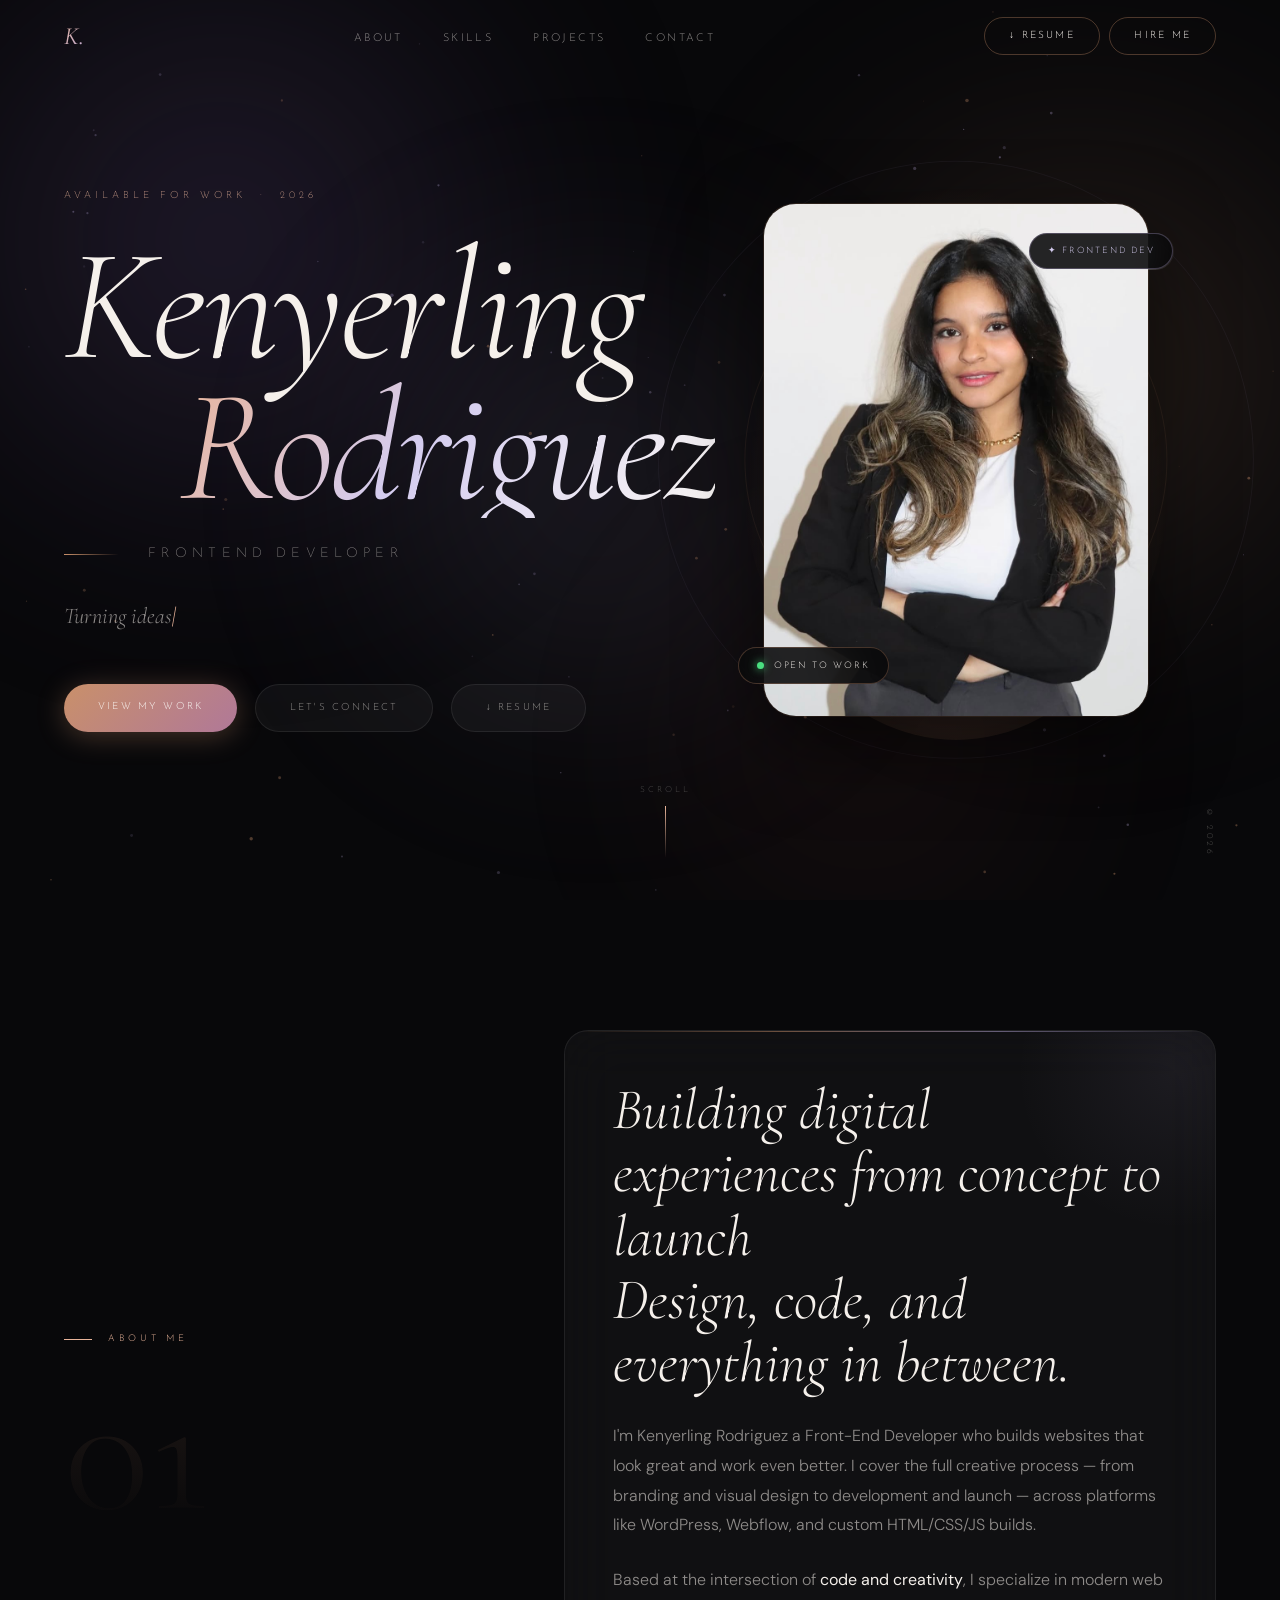
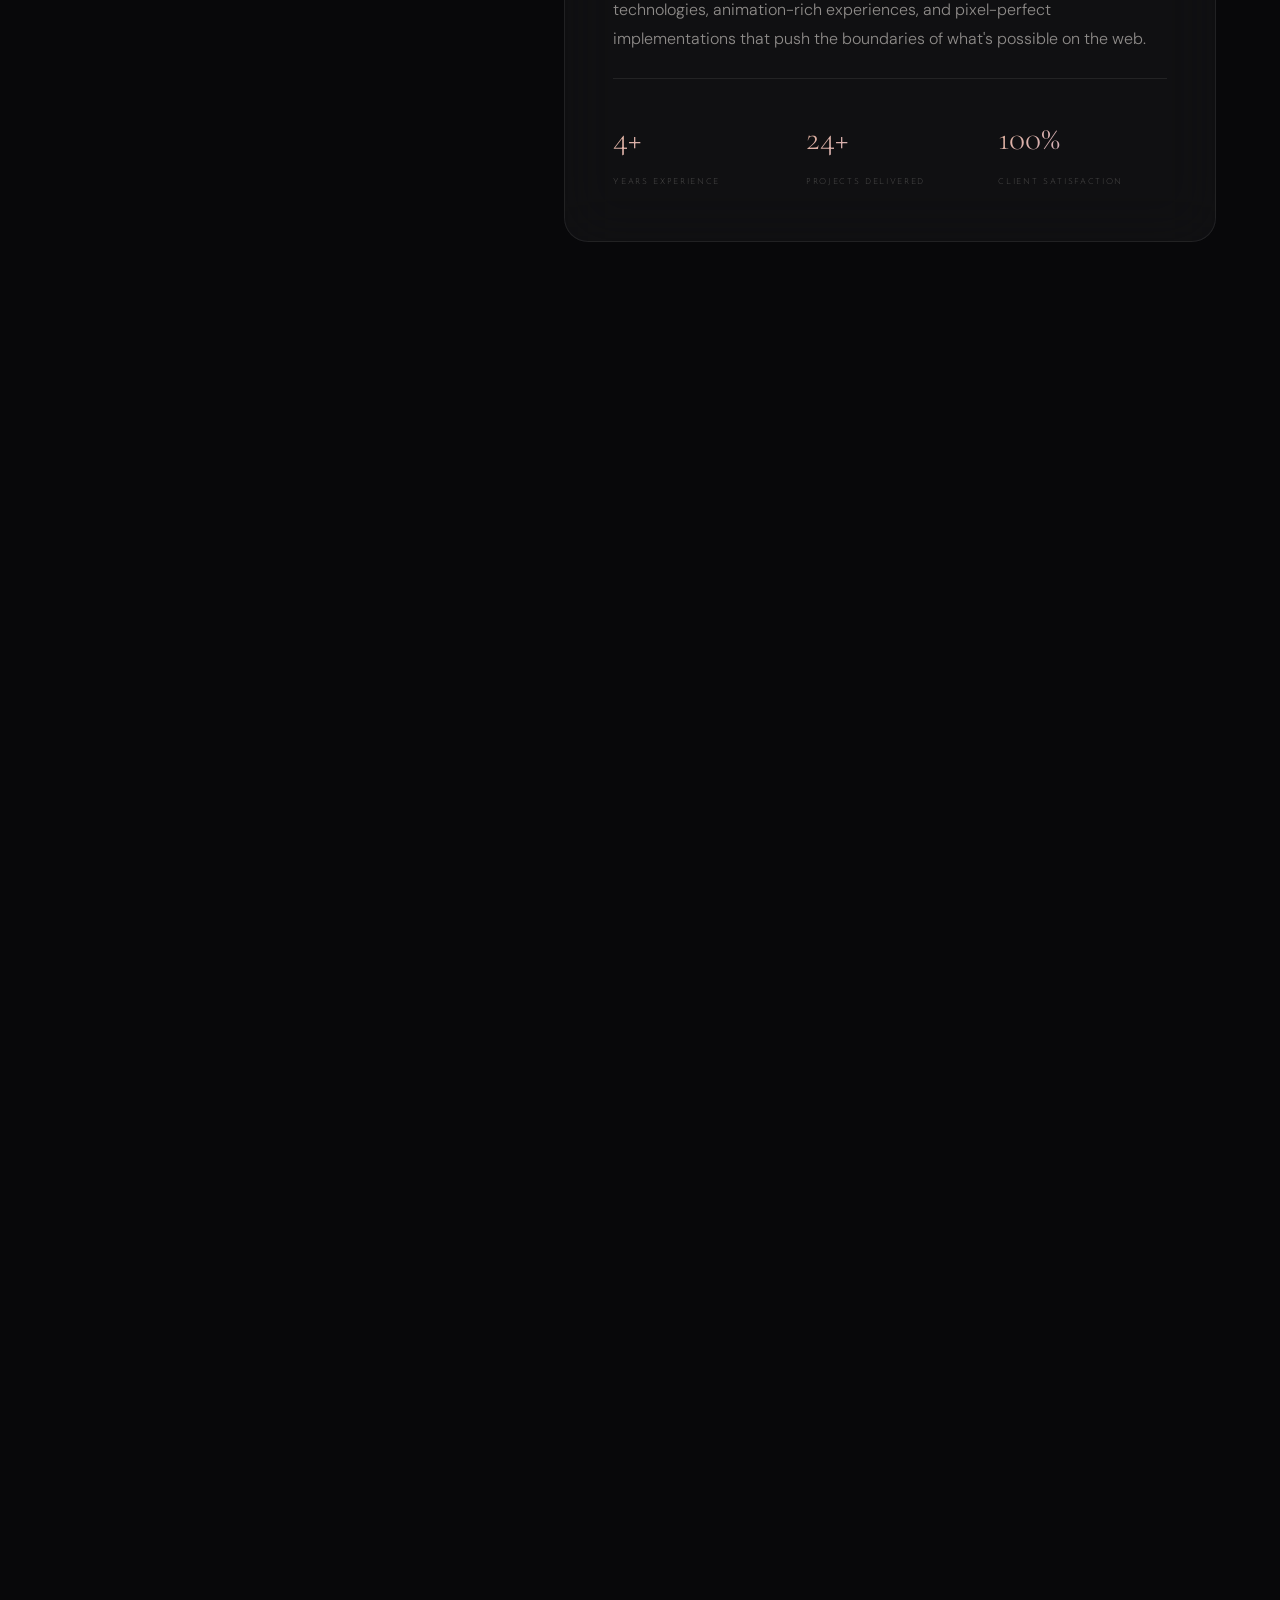
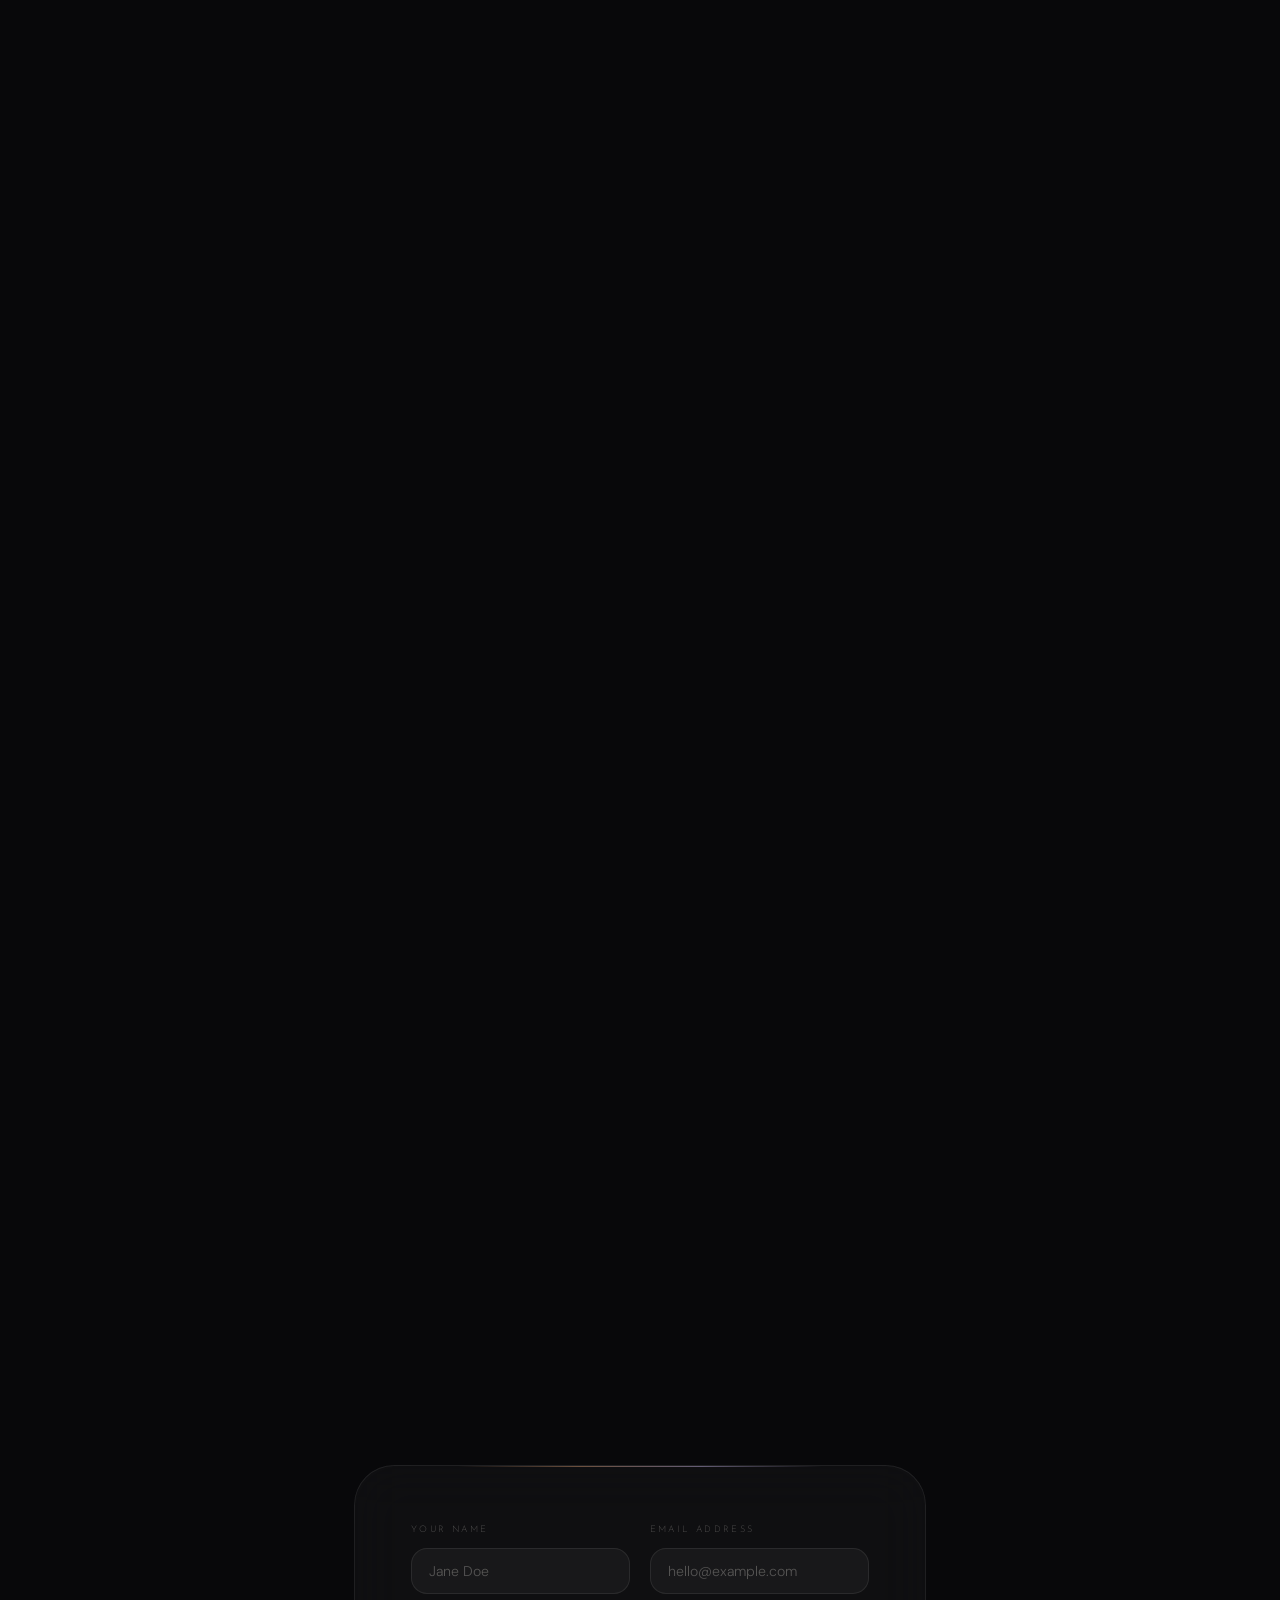
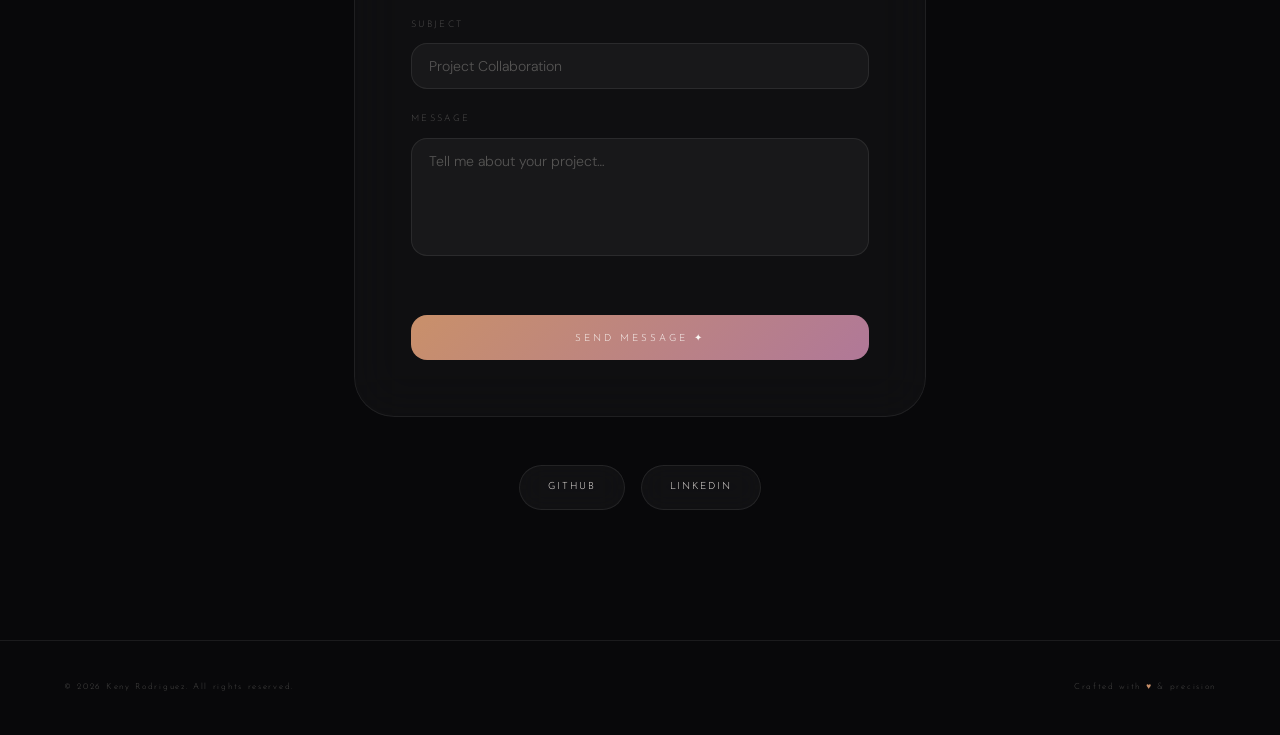
==== index.html @ df0fa55d "Initial commit" ====
<!DOCTYPE html>
<html lang="en">
<head>
  <meta charset="UTF-8" />
  <meta name="viewport" content="width=device-width, initial-scale=1.0" />
  <title>Keny Rodriguez — Frontend Developer</title>
  <link rel="preconnect" href="https://fonts.googleapis.com" />
  <link rel="preconnect" href="https://fonts.gstatic.com" crossorigin />
  <link href="https://fonts.googleapis.com/css2?family=Cormorant:ital,wght@0,300;0,400;0,500;1,300;1,400;1,500;1,600&family=Josefin+Sans:wght@100;200;300;400;600&family=DM+Sans:ital,opsz,wght@0,9..40,300;0,9..40,400;0,9..40,500;1,9..40,300&display=swap" rel="stylesheet" />

  <link rel="stylesheet" href="styles.css" />
</head>
<body>

  <!-- Cursor Trail -->
  <canvas class="cursor-trail" id="cursorTrail"></canvas>

  <!-- Aurora -->
  <div class="aurora">
    <div class="blob blob-1"></div>
    <div class="blob blob-2"></div>
    <div class="blob blob-3"></div>
    <div class="blob blob-4"></div>
  </div>

  <!-- Particles -->
  <canvas id="pcv"></canvas>

  <!-- Mobile Menu -->
  <div class="mob-menu" id="mobMenu">
    <button class="mob-close" id="mobClose">✕</button>
    <a href="#about"    onclick="closeMob()">About</a>
    <a href="#skills"   onclick="closeMob()">Skills</a>
    <a href="#projects" onclick="closeMob()">Projects</a>
    <a href="#contact"  onclick="closeMob()">Contact</a>
  </div>

  <!-- Navigation -->
  <nav id="nav">
    <a href="#hero" class="nav-logo">K.</a>
    <ul class="nav-links">
      <li><a href="#about">About</a></li>
      <li><a href="#skills">Skills</a></li>
      <li><a href="#projects">Projects</a></li>
      <li><a href="#contact">Contact</a></li>
    </ul>
    <div style="display:flex;gap:0.6rem;align-items:center;">
      <a href="resume/resume-kenyerling.pdf" download class="nav-btn">↓ Resume</a>
      <a href="#contact" class="nav-btn">Hire Me</a>
    </div>
    <div class="hamburger" id="ham">
      <span></span><span></span><span></span>
    </div>
  </nav>

  <!-- ══ HERO ══ -->
  <section id="hero">

    <!-- Left: Text -->
    <div class="hero-text">
      <p class="hero-eyebrow">Available for work &nbsp;·&nbsp; 2026</p>

      <h1 class="hero-name">
        <span class="hero-name-line">Kenyerling</span>
        <span class="hero-name-line">Rodriguez</span>
      </h1>

      <div class="hero-role-row">
        <div class="hero-divider"></div>
        <span class="hero-role">Frontend Developer</span>
      </div>

      <p class="hero-tagline">
        <span id="tw"></span><span class="tw-cursor">|</span>
      </p>

      <div class="hero-actions">
        <a href="#projects" class="btn-primary"><span>View My Work</span></a>
        <a href="#contact"  class="btn-ghost">Let's Connect</a>
        <a href="resume/resume-kenyerling.pdf" download class="btn-ghost">↓ Resume</a>
      </div>
    </div>

    <!-- Right: Photo -->
    <div class="hero-photo-wrap">
      <div class="deco-ring ring-1"></div>
      <div class="deco-ring ring-2"></div>
      <div class="hero-img-frame">
        <div class="hero-img-glow"></div>
        <img src="/imgs/ken-photo.jpg" alt="Keny Rodriguez"
             class="hero-img"
             onerror="this.style.display='none'" />
        <!-- Floating badge — bottom left -->
        <div class="hero-img-badge">
          <span class="badge-dot"></span>
          <span class="badge-txt">Open to Work</span>
        </div>
        <!-- Floating chip — top right -->
        <div class="hero-img-chip">✦ Frontend Dev</div>
      </div>
    </div>

    <div class="hero-scroll">
      <span class="hero-scroll-txt">Scroll</span>
      <div class="scroll-bar"></div>
    </div>
    <span class="hero-yr">© 2026</span>
  </section>

  <!-- ══ ABOUT ══ -->
  <section id="about">
    <div class="reveal">
      <div class="sec-label">About me</div>
      <div class="about-num">01</div>
    </div>
    <div class="reveal" style="transition-delay:.18s">
      <div class="glass-card">
        <h2 class="sec-title">Building digital experiences from concept to launch<br><em>Design, code, and everything in between.</em></h2>
        <p class="about-bio"> I'm Kenyerling Rodriguez a
          Front-End Developer who builds websites that look great and work even better. I cover the full creative process — from branding and visual design to development and launch — across platforms like WordPress, Webflow, and custom HTML/CSS/JS builds.</p>
        <p class="about-bio">
          Based at the intersection of <strong>code and creativity</strong>, I specialize in
          modern web technologies, animation-rich experiences, and pixel-perfect implementations
          that push the boundaries of what's possible on the web.
        </p>
        <div class="about-stats">
          <div><span class="stat-n">4+</span><span class="stat-l">Years Experience</span></div>
          <div><span class="stat-n">24+</span><span class="stat-l">Projects Delivered</span></div>
          <div><span class="stat-n">100%</span><span class="stat-l">Client Satisfaction</span></div>
        </div>
      </div>
    </div>
  </section>

  <!-- ══ SKILLS ══ -->
  <section id="skills">
    <div class="reveal">
      <div class="sec-label center">What I work with</div>
      <h2 class="sec-title" style="margin-bottom:.5rem">My Toolkit</h2>
    </div>
    <p class="skills-sub reveal" style="transition-delay:.12s">
      A curated selection of technologies I use to turn ideas into immersive digital realities.
    </p>
    <div class="slider-wrapper reveal" style="transition-delay:.22s">
      <div class="slider-row" id="srow1"></div>
      <div class="slider-row" id="srow2"></div>
      <div class="slider-row" id="srow3"></div>
    </div>
  </section>

  <!-- ══ PROJECTS ══ -->
  <section id="projects">
    <div class="proj-header reveal">
      <div>
        <div class="sec-label">Selected Work</div>
        <h2 class="sec-title">Projects</h2>
      </div>
      <a href="#contact" class="btn-ghost" style="white-space:nowrap">All Projects →</a>
    </div>
    <div class="proj-grid" id="pgrid"></div>
  </section>

  <!-- ══ CONTACT ══ -->
  <section id="contact">
    <div class="reveal">
      <div class="sec-label center">Get in Touch</div>
      <h2 class="sec-title">Let's Create<br><em>Something Beautiful</em></h2>
      <p class="contact-sub">
        Whether you have a project in mind or just want to say hello —<br>
        my inbox is always open. Let's build something amazing together.
      </p>
    </div>
    <div class="cform reveal" style="transition-delay:.18s">
      <form id="cfrm" novalidate>
        <div class="frow">
          <div class="fgrp">
            <label for="fn">Your Name</label>
            <input type="text" id="fn" name="name" placeholder="Jane Doe" autocomplete="off" />
          </div>
          <div class="fgrp">
            <label for="fe">Email Address</label>
            <input type="email" id="fe" name="email" placeholder="hello@example.com" autocomplete="off" />
          </div>
        </div>
        <div class="fgrp">
          <label for="fs">Subject</label>
          <input type="text" id="fs" name="subject" placeholder="Project Collaboration" autocomplete="off" />
        </div>
        <div class="fgrp">
          <label for="fm">Message</label>
          <textarea id="fm" name="message" rows="5" placeholder="Tell me about your project…"></textarea>
        </div>
        <button type="submit" class="fsub"><span id="fsubtxt">Send Message ✦</span></button>
      </form>
    </div>
    <div class="socials reveal" style="transition-delay:.3s">
      <a href="https://github.com/KenPaolaRod?tab=repositories" target="_blank" rel="noopener">GitHub</a>
      <a href="https://www.linkedin.com/in/kenyerling-rodriguez/" target="_blank" rel="noopener">LinkedIn</a>
    </div>
  </section>

  <!-- Footer -->
  <footer>
    <p class="ft">© 2026 Keny Rodriguez. All rights reserved.</p>
    <p class="ft">Crafted with <span class="ft-heart">♥</span> &amp; precision</p>
  </footer>

<script src="script.js"></script>
</body>
</html>
---- styles.css ----
/* ─── DESIGN TOKENS ─── */
:root {
  --bg:              #08080A;
  --bg-2:            #0E0E11;
  --surface:         rgba(255,255,255,0.04);
  --surface-hover:   rgba(255,255,255,0.07);
  --border:          rgba(255,255,255,0.08);
  --border-gold:     rgba(201,144,106,0.35);
  --border-lav:      rgba(184,169,217,0.25);

  --rose:            #C9906A;
  --rose-light:      #E8B49A;
  --rose-dark:       #A0704A;
  --rose-glow:       rgba(201,144,106,0.18);
  --lavender:        #B8A9D9;
  --lavender-light:  #D4CCEF;
  --lavender-glow:   rgba(184,169,217,0.15);
  --coral:           #E8756A;
  --ivory:           #FAF7F4;
  --pearl:           #F0EBE3;

  --text-1:          #F5F0EB;
  --text-2:          rgba(245,240,235,0.55);
  --text-3:          rgba(245,240,235,0.28);

  --f-display:       'Cormorant', serif;
  --f-ui:            'Josefin Sans', sans-serif;
  --f-body:          'DM Sans', sans-serif;

  --ease:            cubic-bezier(0.25, 0.46, 0.45, 0.94);
  --ease-spring:     cubic-bezier(0.34, 1.56, 0.64, 1);
  --ease-out:        cubic-bezier(0.22, 1, 0.36, 1);

  --radius-sm:  8px;
  --radius-md:  16px;
  --radius-lg:  24px;
  --radius-xl:  40px;
}

/* ─── RESET ─── */
*, *::before, *::after { margin: 0; padding: 0; box-sizing: border-box; }

html { scroll-behavior: smooth; scroll-padding-top: 80px; }

body {
  background: var(--bg);
  color: var(--text-1);
  font-family: var(--f-body);
  font-weight: 300;
  line-height: 1.65;
  overflow-x: hidden;
  cursor: none;
}

::selection { background: rgba(201,144,106,0.25); color: var(--ivory); }

/* ─── CUSTOM CURSOR TRAIL ─── */
.cursor-trail {
  position: fixed;
  inset: 0;
  width: 100vw; height: 100vh;
  pointer-events: none;
  z-index: 10000;
}

/* ─── AURORA ─── */
.aurora {
  position: fixed; inset: 0;
  z-index: 0; pointer-events: none; overflow: hidden;
}
.blob {
  position: absolute; border-radius: 50%;
  filter: blur(130px); opacity: 0.3;
  will-change: transform;
}
.blob-1 {
  width: 750px; height: 750px;
  background: radial-gradient(circle, #7B5EA7 0%, transparent 65%);
  top: -15%; left: -12%;
  animation: float1 28s ease-in-out infinite;
}
.blob-2 {
  width: 650px; height: 650px;
  background: radial-gradient(circle, #C9906A 0%, transparent 65%);
  top: 5%; right: -10%;
  animation: float2 34s ease-in-out infinite;
  opacity: 0.25;
}
.blob-3 {
  width: 550px; height: 550px;
  background: radial-gradient(circle, #B8A9D9 0%, transparent 65%);
  bottom: 15%; left: 25%;
  animation: float3 22s ease-in-out infinite;
  opacity: 0.22;
}
.blob-4 {
  width: 450px; height: 450px;
  background: radial-gradient(circle, #E8756A 0%, transparent 65%);
  bottom: -8%; right: 15%;
  animation: float1 40s ease-in-out infinite reverse;
  opacity: 0.15;
}
@keyframes float1 {
  0%,100% { transform: translate(0,0) scale(1); }
  33%      { transform: translate(70px,-90px) scale(1.08); }
  66%      { transform: translate(-50px,60px) scale(0.94); }
}
@keyframes float2 {
  0%,100% { transform: translate(0,0) scale(1); }
  40%      { transform: translate(-80px,50px) scale(1.12); }
  70%      { transform: translate(50px,-70px) scale(0.97); }
}
@keyframes float3 {
  0%,100% { transform: translate(0,0) scale(1); }
  50%      { transform: translate(60px,80px) scale(1.06); }
}

/* ─── PARTICLES ─── */
#pcv {
  position: fixed; inset: 0;
  z-index: 1; pointer-events: none;
}

/* ─── NAVIGATION ─── */
nav {
  position: fixed; top: 0; left: 0; right: 0;
  z-index: 900;
  padding: 0 5%;
  height: 72px;
  display: flex; align-items: center; justify-content: space-between;
  transition: background 0.4s var(--ease), backdrop-filter 0.4s;
}
nav.scrolled {
  background: rgba(8,8,10,0.75);
  backdrop-filter: blur(22px);
  -webkit-backdrop-filter: blur(22px);
  border-bottom: 1px solid var(--border);
}
.nav-logo {
  font-family: var(--f-display);
  font-style: italic; font-weight: 400;
  font-size: 1.55rem; letter-spacing: 0.02em;
  text-decoration: none;
  background: linear-gradient(135deg, var(--rose-light), var(--lavender));
  -webkit-background-clip: text; -webkit-text-fill-color: transparent;
  background-clip: text;
}
.nav-links { display: flex; gap: 2.5rem; list-style: none; }
.nav-links a {
  font-family: var(--f-ui); font-size: 0.68rem;
  font-weight: 300; letter-spacing: 0.22em; text-transform: uppercase;
  color: var(--text-2); text-decoration: none;
  transition: color 0.2s;
  position: relative;
}
.nav-links a::after {
  content: '';
  position: absolute; bottom: -4px; left: 0;
  width: 0; height: 1px;
  background: linear-gradient(90deg, var(--rose-light), var(--lavender));
  transition: width 0.3s var(--ease);
}
.nav-links a:hover { color: var(--text-1); }
.nav-links a:hover::after { width: 100%; }

.nav-btn {
  font-family: var(--f-ui); font-size: 0.63rem;
  font-weight: 300; letter-spacing: 0.22em; text-transform: uppercase;
  color: var(--text-1); text-decoration: none;
  padding: 10px 24px;
  border: 1px solid var(--border-gold);
  border-radius: 40px;
  transition: all 0.25s;
  background: transparent;
}
.nav-btn:hover {
  background: rgba(201,144,106,0.1);
  border-color: var(--rose-light);
  box-shadow: 0 0 24px rgba(201,144,106,0.2);
}
.hamburger {
  display: none; flex-direction: column; gap: 5px;
  cursor: pointer; padding: 4px;
}
.hamburger span {
  display: block; width: 22px; height: 1px;
  background: var(--text-2); transition: 0.3s;
}

/* Mobile overlay menu */
.mob-menu {
  position: fixed; inset: 0;
  background: rgba(8,8,10,0.96);
  backdrop-filter: blur(20px);
  z-index: 800;
  display: flex; flex-direction: column;
  justify-content: center; align-items: center;
  gap: 2.5rem;
  opacity: 0; pointer-events: none;
  transition: opacity 0.35s;
}
.mob-menu.open { opacity: 1; pointer-events: all; }
.mob-menu a {
  font-family: var(--f-display); font-style: italic;
  font-size: 2.8rem; font-weight: 300;
  color: var(--text-2); text-decoration: none;
  transition: color 0.25s;
}
.mob-menu a:hover { color: var(--text-1); }
.mob-close {
  position: absolute; top: 26px; right: 6%;
  background: none; border: none;
  color: var(--text-2); font-size: 1.4rem; cursor: pointer;
}

/* ─── SECTIONS SHARED ─── */
section {
  position: relative; z-index: 2;
  padding: 130px 5%;
}
.sec-label {
  font-family: var(--f-ui); font-size: 0.58rem;
  font-weight: 300; letter-spacing: 0.42em; text-transform: uppercase;
  color: var(--rose-light);
  display: flex; align-items: center; gap: 1rem;
  margin-bottom: 0.9rem;
}
.sec-label::before {
  content: ''; display: inline-block;
  width: 28px; height: 1px; background: var(--rose-light);
  flex-shrink: 0;
}
.sec-label.center { justify-content: center; }
.sec-label.center::before { display: none; }
.sec-title {
  font-family: var(--f-display); font-style: italic;
  font-size: clamp(2.2rem, 4.5vw, 3.8rem);
  font-weight: 300; line-height: 1.1;
}

/* Scroll reveal */
.reveal {
  opacity: 0; transform: translateY(44px);
  transition: opacity 0.85s var(--ease-out), transform 0.85s var(--ease-out);
}
.reveal.in { opacity: 1; transform: translateY(0); }

/* ─── HERO ─── */
#hero {
  min-height: 100vh;
  display: grid;
  grid-template-columns: 1.15fr 0.85fr;
  align-items: center;
  gap: 3rem;
  padding-top: 120px; padding-bottom: 100px;
  overflow: hidden;
}
.hero-text { display: flex; flex-direction: column; }

/* Photo side */
.hero-photo-wrap {
  display: flex; justify-content: center; align-items: center;
  position: relative;
  opacity: 0;
  animation: fu 1.1s 0.9s var(--ease-out) forwards;
}
.hero-img-frame {
  position: relative;
  width: clamp(240px, 30vw, 390px);
  aspect-ratio: 3/4;
}
.hero-img-ph {
  position: absolute; inset: 0;
  border-radius: 32px;
  background: linear-gradient(145deg,
    rgba(201,144,106,0.13) 0%,
    rgba(184,169,217,0.13) 55%,
    rgba(201,144,106,0.07) 100%);
  border: 1px solid rgba(201,144,106,0.18);
  display: flex; align-items: center; justify-content: center;
  overflow: hidden;
}
.hero-img-ph span {
  font-family: var(--f-display); font-style: italic; font-weight: 300;
  font-size: 6rem; color: rgba(201,144,106,0.22); letter-spacing: -0.02em;
  user-select: none;
}
.hero-img {
  width: 100%; height: 100%;
  object-fit: cover; object-position: center top;
  border-radius: 32px; display: block;
  position: relative; z-index: 1;
  box-shadow: 0 30px 80px rgba(0,0,0,0.55), 0 0 0 1px rgba(201,144,106,0.2);
}
.hero-img-glow {
  position: absolute; inset: -24px;
  background: radial-gradient(ellipse at 50% 60%,
    rgba(184,169,217,0.22) 0%,
    rgba(201,144,106,0.14) 45%,
    transparent 70%);
  pointer-events: none; z-index: 0; border-radius: 50%;
}
/* Floating badge — bottom left */
.hero-img-badge {
  position: absolute; bottom: 2rem; left: -1.6rem;
  display: flex; align-items: center; gap: 0.6rem;
  background: rgba(8,8,10,0.88);
  backdrop-filter: blur(20px); -webkit-backdrop-filter: blur(20px);
  border: 1px solid rgba(201,144,106,0.3);
  border-radius: 40px; padding: 10px 18px;
  z-index: 3;
  animation: float-badge 3.5s ease-in-out infinite;
}
.badge-dot {
  width: 7px; height: 7px; border-radius: 50%;
  background: #4ade80; flex-shrink: 0;
  box-shadow: 0 0 8px rgba(74,222,128,0.9);
  animation: pulse-dot 2.2s ease-in-out infinite;
}
.badge-txt {
  font-family: var(--f-ui); font-size: 0.57rem;
  font-weight: 300; letter-spacing: 0.2em; text-transform: uppercase;
  color: var(--text-1); white-space: nowrap;
}
/* Floating chip — top right */
.hero-img-chip {
  position: absolute; top: 1.8rem; right: -1.6rem;
  background: rgba(8,8,10,0.88);
  backdrop-filter: blur(20px); -webkit-backdrop-filter: blur(20px);
  border: 1px solid rgba(184,169,217,0.3);
  border-radius: 40px; padding: 10px 18px;
  z-index: 3;
  font-family: var(--f-ui); font-size: 0.55rem;
  font-weight: 300; letter-spacing: 0.2em; text-transform: uppercase;
  color: var(--lavender-light); white-space: nowrap;
  animation: float-badge 4.2s ease-in-out infinite 1.1s;
}
@keyframes float-badge {
  0%,100% { transform: translateY(0); }
  50%      { transform: translateY(-8px); }
}
@keyframes pulse-dot {
  0%,100% { box-shadow: 0 0 8px rgba(74,222,128,0.8); }
  50%      { box-shadow: 0 0 18px rgba(74,222,128,1); }
}
.hero-eyebrow {
  font-family: var(--f-ui); font-size: 0.62rem;
  font-weight: 200; letter-spacing: 0.4em; text-transform: uppercase;
  color: var(--rose-light);
  margin-bottom: 2rem;
  opacity: 0; transform: translateY(18px);
  animation: fu 0.7s 0.4s var(--ease-out) forwards;
}
.hero-name {
  font-family: var(--f-display); font-style: italic;
  font-size: clamp(4rem, 12.5vw, 11rem);
  font-weight: 300; line-height: 0.88;
  letter-spacing: -0.02em;
  margin-bottom: 1.6rem;
  overflow: hidden;
}
.hero-name-line {
  display: block;
  opacity: 0; transform: translateY(105%);
  animation: su 0.95s var(--ease-out) forwards;
}
.hero-name-line:nth-child(1) { animation-delay: 0.55s; }
.hero-name-line:nth-child(2) {
  animation-delay: 0.7s;
  margin-left: clamp(2rem, 9vw, 9rem);
  background: linear-gradient(125deg, var(--rose-light) 0%, var(--lavender-light) 45%, var(--ivory) 100%);
  -webkit-background-clip: text; -webkit-text-fill-color: transparent;
  background-clip: text;
}
.hero-role-row {
  display: flex; align-items: center; gap: 1.8rem;
  margin-bottom: 2rem;
  opacity: 0; animation: fu 0.7s 1.1s var(--ease-out) forwards;
}
.hero-divider {
  width: 55px; height: 1px;
  background: linear-gradient(90deg, var(--rose), transparent);
}
.hero-role {
  font-family: var(--f-ui); font-size: clamp(0.68rem, 1.4vw, 0.85rem);
  font-weight: 200; letter-spacing: 0.38em; text-transform: uppercase;
  color: var(--text-2);
}
.hero-tagline {
  font-family: var(--f-display); font-style: italic;
  font-size: clamp(1rem, 2.2vw, 1.4rem);
  font-weight: 300; color: var(--text-2);
  max-width: 520px; min-height: 2.4rem;
  margin-bottom: 3rem;
  opacity: 0; animation: fu 0.7s 1.3s var(--ease-out) forwards;
}
.tw-cursor {
  color: var(--rose-light);
  animation: blink 1.1s step-end infinite;
}
@keyframes blink { 0%,50%{opacity:1} 51%,100%{opacity:0} }

.hero-actions {
  display: flex; flex-wrap: wrap; gap: 1.1rem;
  opacity: 0; animation: fu 0.7s 1.55s var(--ease-out) forwards;
}
.btn-primary, .btn-ghost {
  font-family: var(--f-ui); font-size: 0.62rem;
  font-weight: 300; letter-spacing: 0.22em; text-transform: uppercase;
  text-decoration: none; padding: 15px 34px;
  border-radius: 40px; cursor: pointer;
  transition: all 0.3s var(--ease);
  position: relative; overflow: hidden;
}
.btn-primary {
  background: linear-gradient(135deg, var(--rose) 0%, #B07898 100%);
  color: var(--ivory); border: none;
  box-shadow: 0 4px 28px rgba(201,144,106,0.32);
}
.btn-primary::before {
  content: '';
  position: absolute; inset: 0;
  background: linear-gradient(135deg, var(--rose-light), var(--lavender));
  opacity: 0; transition: opacity 0.3s;
}
.btn-primary:hover::before { opacity: 1; }
.btn-primary:hover {
  transform: translateY(-3px);
  box-shadow: 0 10px 44px rgba(201,144,106,0.48);
}
.btn-primary span { position: relative; z-index: 1; }
.btn-ghost {
  background: var(--surface);
  backdrop-filter: blur(14px);
  border: 1px solid var(--border);
  color: var(--text-2);
}
.btn-ghost:hover {
  border-color: var(--border-lav);
  color: var(--text-1);
  background: rgba(184,169,217,0.07);
  box-shadow: 0 4px 28px rgba(184,169,217,0.12);
}

/* Hero scroll indicator */
.hero-scroll {
  position: absolute; bottom: 42px; left: 50%;
  transform: translateX(-50%);
  display: flex; flex-direction: column; align-items: center; gap: 8px;
  opacity: 0; animation: fu 0.7s 2.1s var(--ease-out) forwards;
}
.hero-scroll-txt {
  font-family: var(--f-ui); font-size: 0.52rem;
  letter-spacing: 0.35em; text-transform: uppercase; color: var(--text-3);
}
.scroll-bar {
  width: 1px; height: 52px;
  background: linear-gradient(to bottom, var(--rose-light), transparent);
  animation: scrl 2.2s ease-in-out infinite;
}
@keyframes scrl {
  0%,100% { transform: scaleY(1); opacity: 1; }
  50%      { transform: scaleY(0.4); opacity: 0.4; }
}
.hero-yr {
  position: absolute; bottom: 44px; right: 5%;
  font-family: var(--f-ui); font-size: 0.56rem;
  letter-spacing: 0.28em; color: var(--text-3);
  writing-mode: vertical-rl;
  opacity: 0; animation: fu 0.7s 2.1s var(--ease-out) forwards;
}

/* Decorative rings — inside .hero-photo-wrap */
.hero-photo-wrap { isolation: isolate; }
.deco-ring {
  position: absolute; border-radius: 50%;
  pointer-events: none; z-index: 0;
}
.ring-1 {
  width: 110%; height: 0;
  padding-bottom: 110%;
  top: 50%; left: 50%;
  transform: translate(-50%, -50%);
  border: 1px solid rgba(201,144,106,0.1);
  animation: spin2 30s linear infinite;
}
.ring-2 {
  width: 155%; height: 0;
  padding-bottom: 155%;
  top: 50%; left: 50%;
  transform: translate(-50%, -50%);
  border: 1px solid rgba(184,169,217,0.06);
  animation: spin2 46s linear infinite reverse;
}
@keyframes spin2 {
  from { transform: translate(-50%, -50%) rotate(0deg); }
  to   { transform: translate(-50%, -50%) rotate(360deg); }
}

/* Keyframe helpers */
@keyframes fu { to { opacity:1; transform:translateY(0); } }
@keyframes su { to { opacity:1; transform:translateY(0); } }

/* ─── ABOUT ─── */
#about {
  display: grid;
  grid-template-columns: 1fr 1.55fr;
  gap: 5rem; align-items: center;
}
.about-num {
  font-family: var(--f-display); font-weight: 300;
  font-size: clamp(7rem, 14vw, 13rem);
  line-height: 1;
  background: linear-gradient(180deg, rgba(201,144,106,0.13) 0%, transparent 100%);
  -webkit-background-clip: text; -webkit-text-fill-color: transparent;
  background-clip: text; user-select: none;
}
.glass-card {
  background: rgba(255,255,255,0.035);
  backdrop-filter: blur(28px); -webkit-backdrop-filter: blur(28px);
  border: 1px solid rgba(255,255,255,0.075);
  border-radius: var(--radius-lg);
  padding: 3rem;
  position: relative; overflow: hidden;
  transition: border-color 0.4s, box-shadow 0.4s;
}
.glass-card::before {
  content: '';
  position: absolute; top: 0; left: 0; right: 0;
  height: 1px;
  background: linear-gradient(90deg, transparent, rgba(201,144,106,0.5), rgba(184,169,217,0.5), transparent);
}
.glass-card::after {
  content: '';
  position: absolute; top: -120px; right: -120px;
  width: 320px; height: 320px;
  background: radial-gradient(circle, rgba(184,169,217,0.07) 0%, transparent 70%);
  pointer-events: none;
}
.glass-card:hover {
  border-color: rgba(201,144,106,0.18);
  box-shadow: 0 24px 64px rgba(0,0,0,0.35), 0 0 40px rgba(201,144,106,0.05);
}
.about-bio {
  font-size: 1rem; line-height: 1.85; color: var(--text-2);
  margin-top: 1.6rem; margin-bottom: 1rem;
}
.about-bio strong { color: var(--text-1); font-weight: 400; }
.about-stats {
  display: grid; grid-template-columns: repeat(3,1fr);
  gap: 1.5rem; padding-top: 2rem;
  border-top: 1px solid var(--border); margin-top: 1.5rem;
}
.stat-n {
  font-family: var(--f-display); font-size: 2.1rem; font-weight: 300;
  background: linear-gradient(135deg, var(--rose-light), var(--lavender));
  -webkit-background-clip: text; -webkit-text-fill-color: transparent;
  background-clip: text; display: block;
}
.stat-l {
  font-family: var(--f-ui); font-size: 0.52rem;
  letter-spacing: 0.2em; text-transform: uppercase; color: var(--text-3);
}

/* ─── SKILLS SLIDER ─── */
#skills { text-align: center; overflow: hidden; }
.skills-sub {
  max-width: 480px; margin: 0 auto 4rem;
  font-size: 0.92rem; color: var(--text-2); line-height: 1.85;
}
.slider-wrapper { display: flex; flex-direction: column; gap: 1rem; }
.slider-row {
  overflow: hidden;
  position: relative;
  -webkit-mask-image: linear-gradient(90deg, transparent 0%, #000 9%, #000 91%, transparent 100%);
  mask-image: linear-gradient(90deg, transparent 0%, #000 9%, #000 91%, transparent 100%);
}
.slider-track {
  display: flex; gap: 0.75rem;
  width: max-content;
  will-change: transform;
}
.track-fwd { animation: slide-left  36s linear infinite; }
.track-rev { animation: slide-right 28s linear infinite; }
@keyframes slide-left  { from { transform: translateX(0); }    to { transform: translateX(-50%); } }
@keyframes slide-right { from { transform: translateX(-50%); } to { transform: translateX(0); } }

.stag {
  display: inline-flex; align-items: center; gap: 0.55rem;
  font-family: var(--f-ui); font-size: 0.62rem;
  font-weight: 300; letter-spacing: 0.16em; text-transform: uppercase;
  padding: 11px 22px; border-radius: 40px;
  white-space: nowrap; flex-shrink: 0; cursor: default;
  border: 1px solid var(--border);
  background: var(--surface); color: var(--text-2);
  transition: border-color 0.25s, color 0.25s, background 0.25s, box-shadow 0.25s;
  user-select: none;
}
.stag:hover {
  color: var(--text-1);
  border-color: rgba(201,144,106,0.45);
  background: rgba(201,144,106,0.06);
  box-shadow: 0 0 22px rgba(201,144,106,0.12);
}
.stag.feat {
  border-color: rgba(201,144,106,0.28);
  background: rgba(201,144,106,0.05);
  color: var(--text-1);
}
.stag .ico { font-size: 0.7rem; opacity: 0.65; }
.ssep {
  color: var(--rose); opacity: 0.35;
  font-size: 0.45rem; flex-shrink: 0;
  display: flex; align-items: center; padding: 0 2px;
  pointer-events: none;
}

/* ─── PROJECTS ─── */
#projects { max-width: 1400px; margin: 0 auto; }
.proj-header {
  display: flex; justify-content: space-between;
  align-items: flex-end; margin-bottom: 4rem; gap: 1.5rem;
}
.proj-grid {
  display: grid;
  grid-template-columns: repeat(3, 1fr);
  gap: 1.25rem;
}
.pcard {
  background: rgba(255,255,255,0.03);
  backdrop-filter: blur(20px); -webkit-backdrop-filter: blur(20px);
  border: 1px solid rgba(255,255,255,0.07);
  border-radius: var(--radius-lg);
  padding: 2.5rem;
  cursor: pointer;
  transition: border-color 0.4s, box-shadow 0.4s;
  transform-style: preserve-3d;
  position: relative; overflow: hidden;
  will-change: transform;
}
.pcard::before {
  content: '';
  position: absolute; top: 0; left: 0; right: 0; height: 1px;
  background: linear-gradient(90deg, transparent, rgba(201,144,106,0.35), transparent);
  opacity: 0; transition: opacity 0.4s;
}
.pcard:hover::before { opacity: 1; }
.pcard:hover {
  border-color: rgba(201,144,106,0.22);
  box-shadow: 0 24px 60px rgba(0,0,0,0.4), 0 0 40px rgba(201,144,106,0.06);
}
.pcard.wide { grid-column: span 2; background: rgba(201,144,106,0.035); }
.ptag {
  font-family: var(--f-ui); font-size: 0.52rem;
  font-weight: 300; letter-spacing: 0.3em; text-transform: uppercase;
  color: var(--rose-light); display: block; margin-bottom: 1.4rem;
}
.ptitle {
  font-family: var(--f-display); font-style: italic;
  font-size: 1.65rem; font-weight: 300; line-height: 1.2;
  margin-bottom: 0.9rem; color: var(--text-1);
}
.pdesc {
  font-size: 0.84rem; line-height: 1.8; color: var(--text-2);
  margin-bottom: 1.8rem;
}
.ptech {
  display: flex; flex-wrap: wrap; gap: 0.45rem; margin-bottom: 1.8rem;
}
.ptech span {
  font-family: var(--f-ui); font-size: 0.52rem; letter-spacing: 0.14em;
  text-transform: uppercase; padding: 5px 12px;
  border: 1px solid var(--border);
  border-radius: 20px; color: var(--text-3);
  background: rgba(255,255,255,0.03);
}
.plink {
  font-family: var(--f-ui); font-size: 0.58rem;
  letter-spacing: 0.22em; text-transform: uppercase;
  color: var(--text-2); text-decoration: none;
  display: inline-flex; align-items: center; gap: 0.7rem;
  transition: color 0.25s;
}
.plink::after { content: '→'; transition: transform 0.25s; }
.plink:hover { color: var(--rose-light); }
.plink:hover::after { transform: translateX(5px); }

/* ─── CONTACT ─── */
#contact {
  text-align: center;
  max-width: 700px;
  margin: 0 auto;
}
.contact-sub {
  font-size: 0.9rem; color: var(--text-2);
  margin: 1.5rem 0 3.5rem; line-height: 1.85;
}
.cform {
  background: rgba(255,255,255,0.03);
  backdrop-filter: blur(26px); -webkit-backdrop-filter: blur(26px);
  border: 1px solid rgba(255,255,255,0.07);
  border-radius: var(--radius-xl);
  padding: 3.5rem;
  position: relative; overflow: hidden;
}
.cform::before {
  content: '';
  position: absolute; top: 0; left: 18%; right: 18%; height: 1px;
  background: linear-gradient(90deg, transparent, rgba(201,144,106,0.5), rgba(184,169,217,0.5), transparent);
}
.frow { display: grid; grid-template-columns: 1fr 1fr; gap: 1.2rem; }
.fgrp { margin-bottom: 1.4rem; text-align: left; }
.fgrp label {
  font-family: var(--f-ui); font-size: 0.57rem;
  font-weight: 300; letter-spacing: 0.26em; text-transform: uppercase;
  color: var(--text-3); display: block; margin-bottom: 0.7rem;
}
.fgrp input, .fgrp textarea {
  width: 100%;
  background: rgba(255,255,255,0.04);
  border: 1px solid var(--border);
  border-radius: var(--radius-md);
  padding: 13px 17px;
  color: var(--text-1);
  font-family: var(--f-body); font-size: 0.88rem; font-weight: 300;
  outline: none;
  transition: border-color 0.25s, background 0.25s, box-shadow 0.25s;
  resize: none;
}
.fgrp input::placeholder, .fgrp textarea::placeholder { color: var(--text-3); }
.fgrp input:focus, .fgrp textarea:focus {
  border-color: rgba(201,144,106,0.4);
  background: rgba(201,144,106,0.03);
  box-shadow: 0 0 0 3px rgba(201,144,106,0.07);
}
.fsub {
  width: 100%; padding: 17px; margin-top: 1.8rem;
  background: linear-gradient(135deg, var(--rose) 0%, #B07898 100%);
  border: none; border-radius: var(--radius-md);
  color: var(--ivory); font-family: var(--f-ui);
  font-size: 0.62rem; font-weight: 300; letter-spacing: 0.3em;
  text-transform: uppercase; cursor: pointer;
  transition: all 0.3s var(--ease);
  position: relative; overflow: hidden;
}
.fsub::before {
  content: '';
  position: absolute; inset: 0;
  background: linear-gradient(135deg, var(--rose-light), var(--lavender));
  opacity: 0; transition: opacity 0.3s;
}
.fsub:hover::before { opacity: 1; }
.fsub:hover { transform: translateY(-2px); box-shadow: 0 10px 42px rgba(201,144,106,0.42); }
.fsub span { position: relative; z-index: 1; }
.socials {
  display: flex; justify-content: center; gap: 1rem; margin-top: 3rem;
}
.socials a {
  font-family: var(--f-ui); font-size: 0.62rem;
  font-weight: 300; letter-spacing: 0.2em; text-transform: uppercase;
  color: var(--text-1); text-decoration: none;
  padding: 13px 28px;
  border: 1px solid var(--border);
  border-radius: 40px;
  background: var(--surface);
  backdrop-filter: blur(14px);
  -webkit-backdrop-filter: blur(14px);
  transition: all 0.25s;
}
.socials a:hover {
  color: var(--rose-light);
  border-color: rgba(201,144,106,0.4);
  background: rgba(201,144,106,0.06);
  box-shadow: 0 0 24px rgba(201,144,106,0.14);
  transform: translateY(-2px);
}

/* ─── FOOTER ─── */
footer {
  position: relative; z-index: 2;
  border-top: 1px solid var(--border);
  padding: 2.5rem 5%;
  display: flex; align-items: center; justify-content: space-between;
}
.ft {
  font-family: var(--f-ui); font-size: 0.53rem;
  letter-spacing: 0.2em; color: var(--text-3);
}
.ft-heart { color: var(--rose); }

/* ─── RESPONSIVE ─── */
@media (max-width: 1024px) {
  .proj-grid { grid-template-columns: 1fr 1fr; }
  .pcard.wide { grid-column: span 2; }
}
@media (max-width: 768px) {
  body { cursor: auto; }
  .cursor-trail { display: none; }
  .nav-links, .nav-btn { display: none; }
  .hamburger { display: flex; }
  #hero {
    grid-template-columns: 1fr;
    padding-top: 110px; padding-bottom: 90px;
    gap: 3rem;
  }
  .hero-photo-wrap { order: -1; }
  .hero-img-frame { width: clamp(190px, 60vw, 280px); }
  .hero-img-badge { left: -0.4rem; }
  .hero-img-chip  { right: -0.4rem; }
  .ring-1, .ring-2 { display: none; }
  #about { grid-template-columns: 1fr; gap: 2.5rem; }
  .about-num { font-size: 7rem; }
  .about-stats { grid-template-columns: repeat(3, 1fr); }
  .proj-grid { grid-template-columns: 1fr; }
  .pcard.wide { grid-column: span 1; }
  .proj-header { flex-direction: column; align-items: flex-start; }
  .cform { padding: 2.5rem 1.8rem; }
  .frow { grid-template-columns: 1fr; }
  section { padding: 90px 6%; }
  .sec-title { font-size: clamp(2rem, 6vw, 3rem); }
}
@media (max-width: 480px) {
  .hero-actions { flex-direction: column; }
  .btn-primary, .btn-ghost { text-align: center; width: 100%; }
  .about-stats { grid-template-columns: 1fr; gap: 1rem; }
  footer { flex-direction: column; gap: 0.8rem; text-align: center; }
}
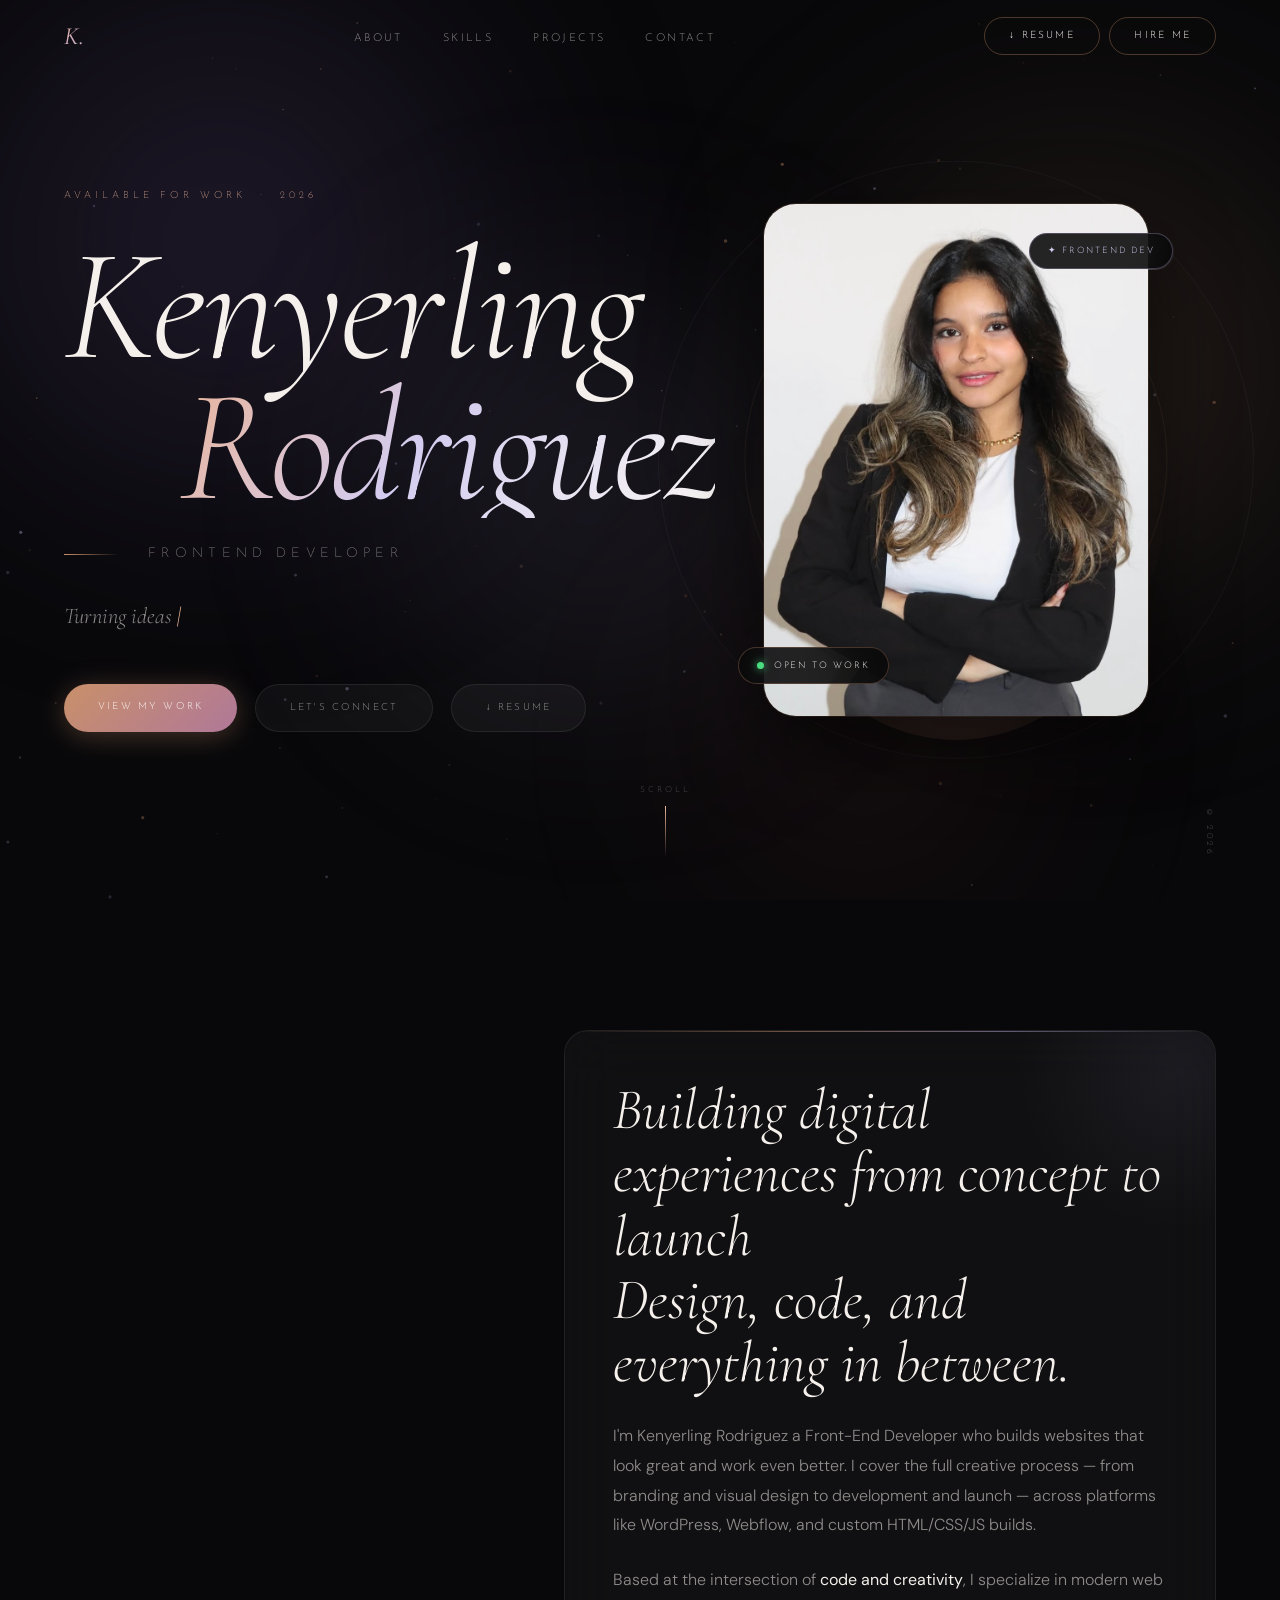
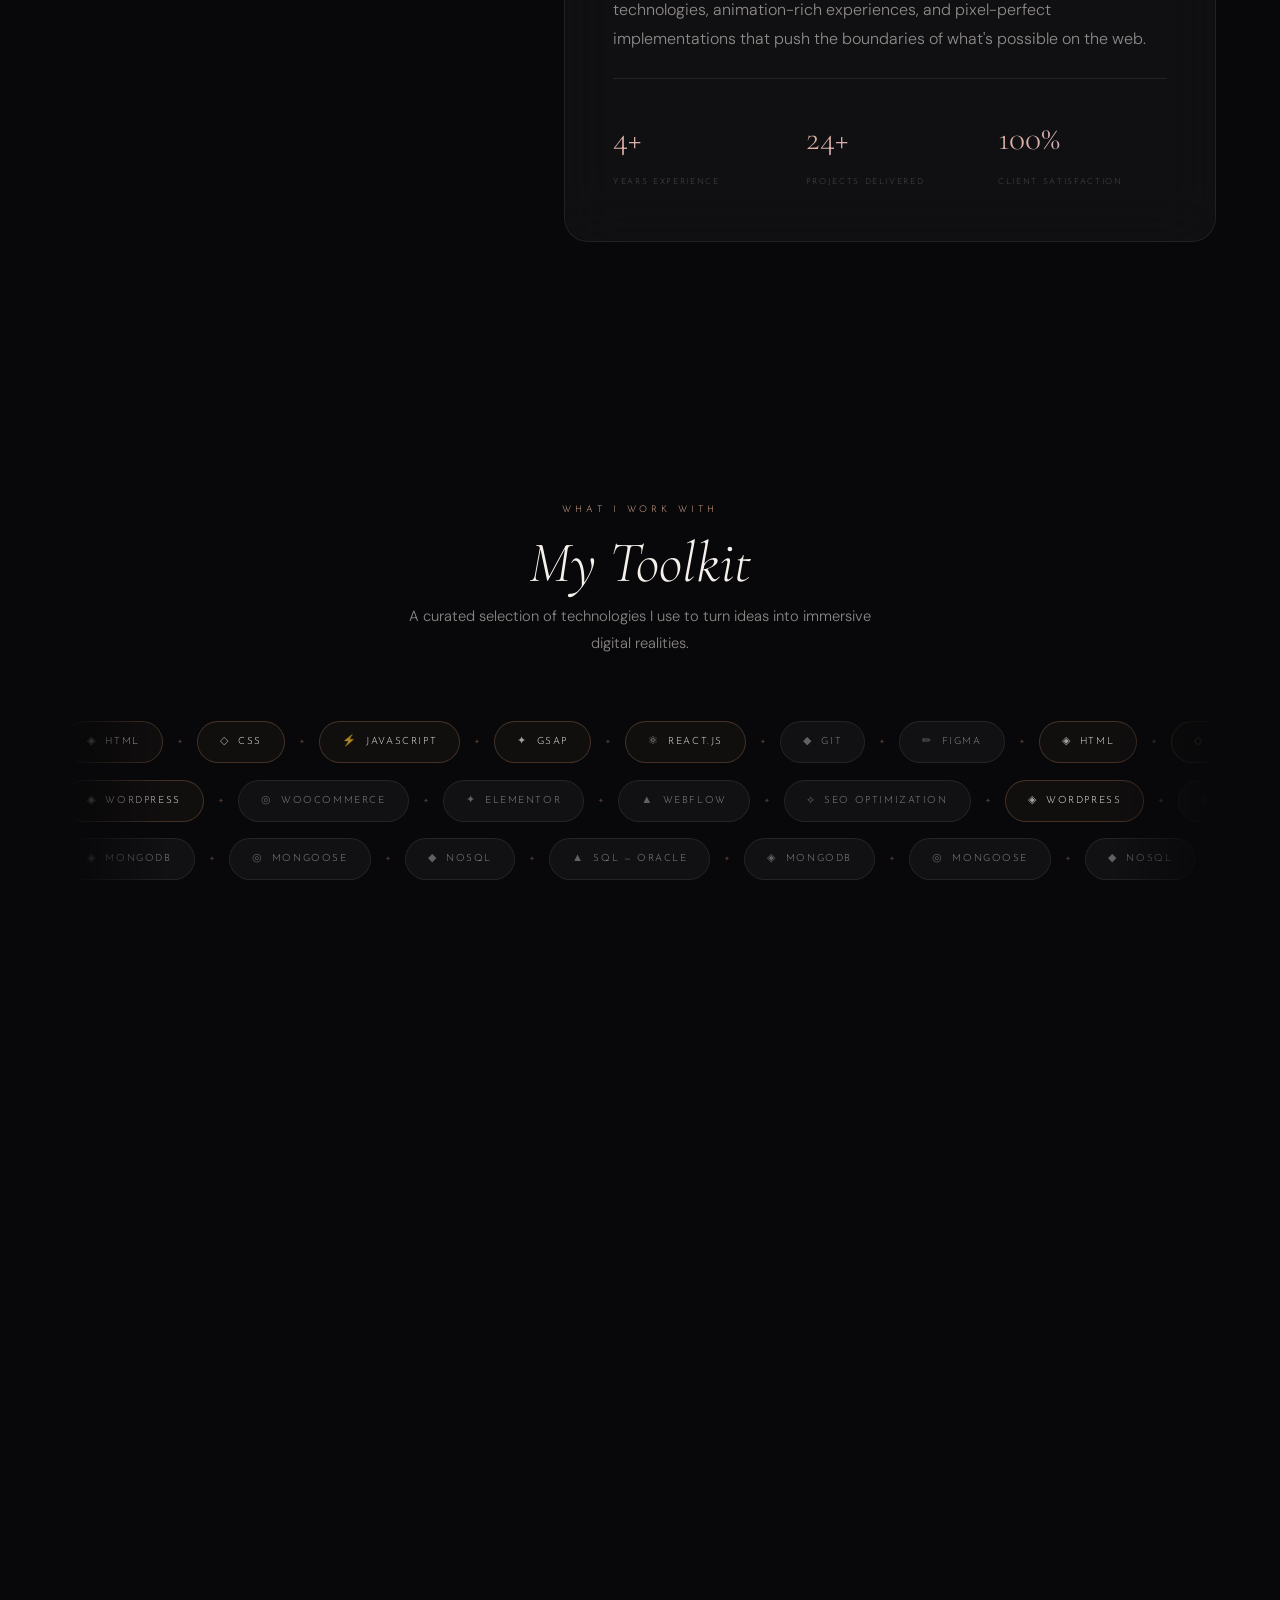
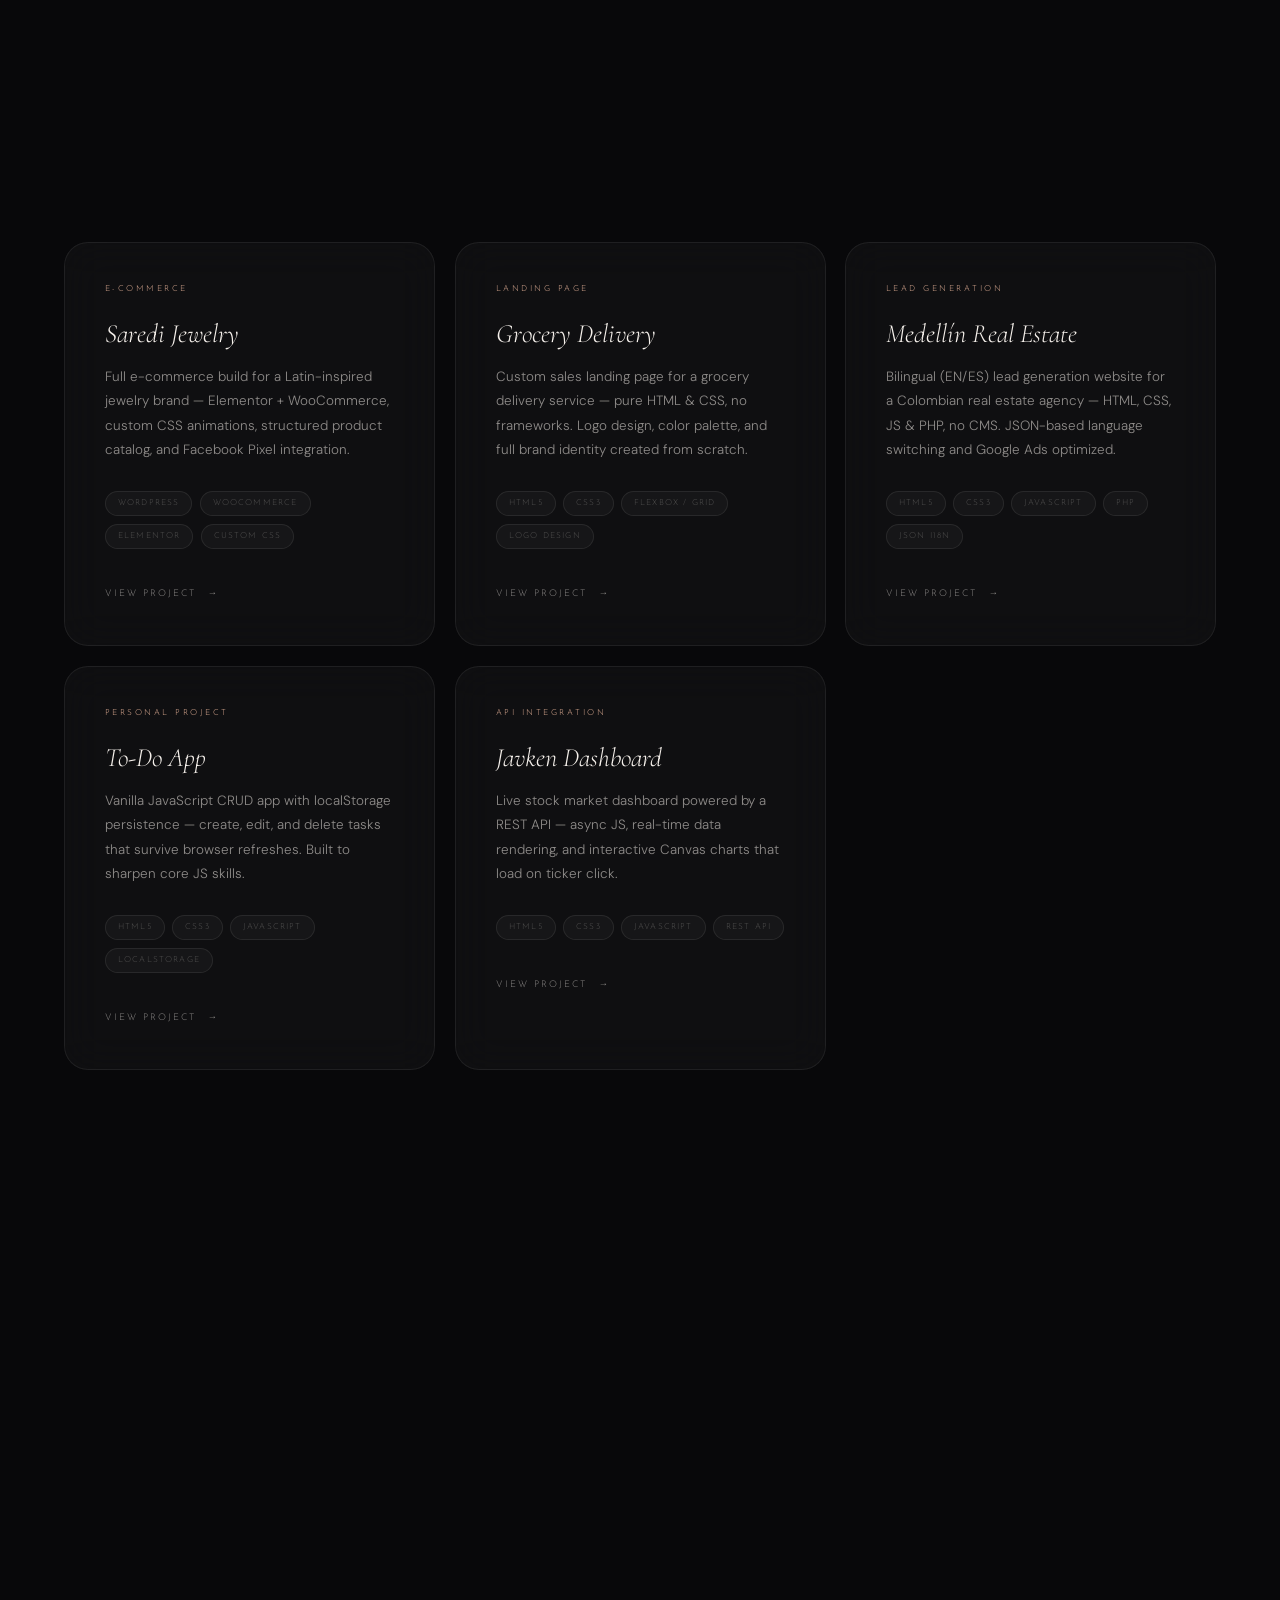
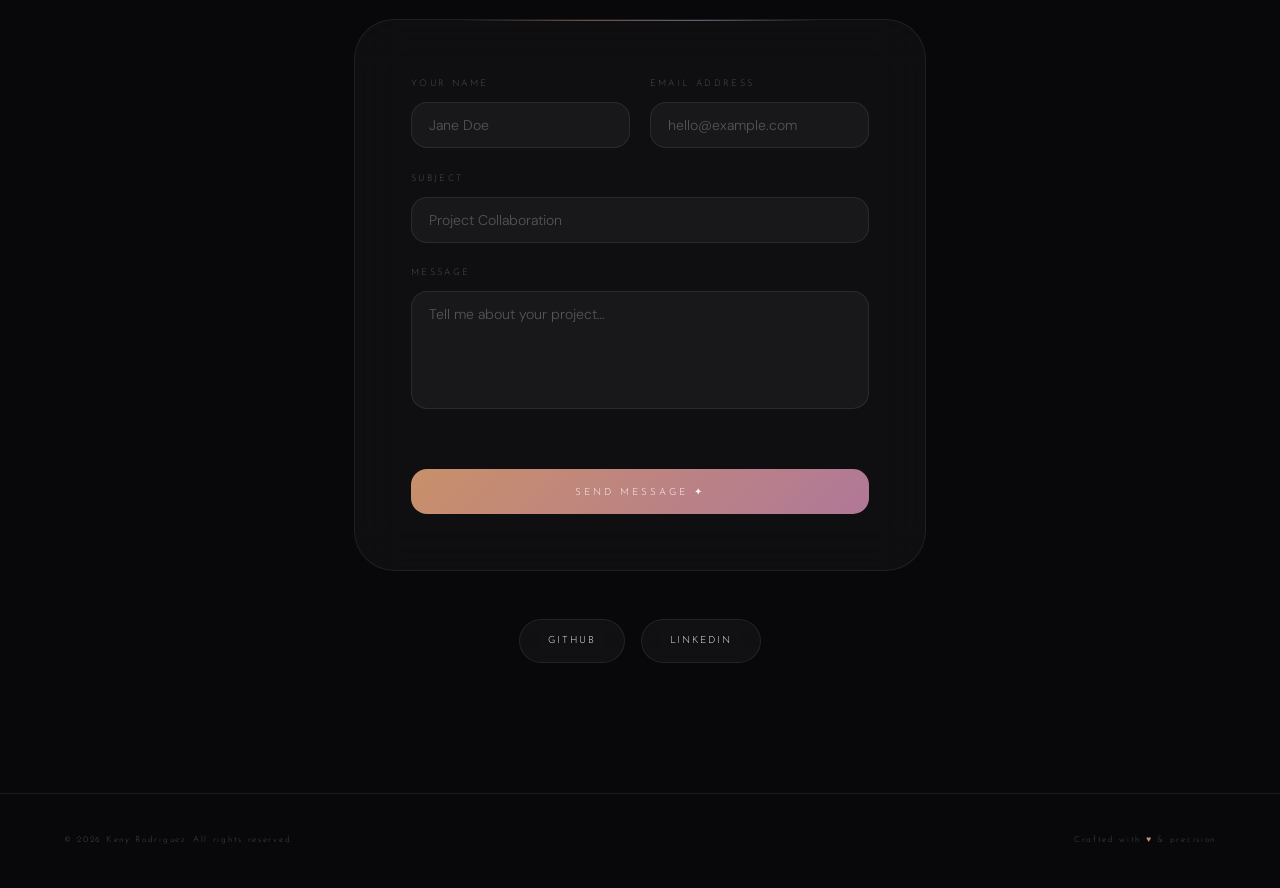
==== commit c931ef36: "Add PostHog analytics, refine cursor trail, and add Nova AI Vodka project - Install PostHog tracking" ====
--- a/index.html
+++ b/index.html
@@ -9,6 +9,16 @@
   <link href="https://fonts.googleapis.com/css2?family=Cormorant:ital,wght@0,300;0,400;0,500;1,300;1,400;1,500;1,600&family=Josefin+Sans:wght@100;200;300;400;600&family=DM+Sans:ital,opsz,wght@0,9..40,300;0,9..40,400;0,9..40,500;1,9..40,300&display=swap" rel="stylesheet" />
 
   <link rel="stylesheet" href="styles.css" />
+
+  <!-- PostHog -->
+  <script>
+    !function(t,e){var o,n,p,r;e.__SV||(window.posthog=e,e._i=[],e.init=function(i,s,a){function g(t,e){var o=e.split(".");2==o.length&&(t=t[o[0]],e=o[1]),t[e]=function(){t.push([e].concat(Array.prototype.slice.call(arguments,0)))}}(p=t.createElement("script")).type="text/javascript",p.crossOrigin="anonymous",p.async=!0,p.src=s.api_host.replace(".i.posthog.com","-assets.i.posthog.com")+"/static/array.js",(r=t.getElementsByTagName("script")[0]).parentNode.insertBefore(p,r);var u=e;for(void 0!==a?u=e[a]=[]:a="posthog",u.people=u.people||[],u.toString=function(t){var e="posthog";return"posthog"!==a&&(e+="."+a),t||(e+=" (stub)"),e},u.people.toString=function(){return u.toString(1)+".people (stub)"},o="init capture register register_once register_for_session unregister unregister_for_session getFeatureFlag getFeatureFlagPayload isFeatureEnabled reloadFeatureFlags updateEarlyAccessFeatureEnrollment getEarlyAccessFeatures on onFeatureFlags onSessionId getSurveys getActiveMatchingSurveys renderSurvey canRenderSurvey getNextSurveyStep identify setPersonProperties group resetGroups setPersonPropertiesForFlags resetPersonPropertiesForFlags setGroupPropertiesForFlags resetGroupPropertiesForFlags reset get_distinct_id getGroups get_session_id get_session_replay_url alias set_config startSessionRecording stopSessionRecording sessionRecordingStarted captureException loadToolbar get_property getSessionProperty createPersonProfile opt_in_capturing opt_out_capturing has_opted_in_capturing has_opted_out_capturing clear_opt_in_out_capturing debug getPageViewId captureTraceFeedback captureTraceMetric".split(" "),n=0;n<o.length;n++)g(u,o[n]);e._i.push([i,s,a])},e.__SV=1)}(document,window.posthog||[]);
+    posthog.init('phc_CPDDToW3DamzoTSgzHN8mPrjyf3EPYLUZ7SWWuRMQAAp', {
+      api_host: 'https://us.i.posthog.com',
+      person_profiles: 'identified_only',
+      defaults: '2025-05-24'
+    });
+  </script>
 </head>
 <body>
 
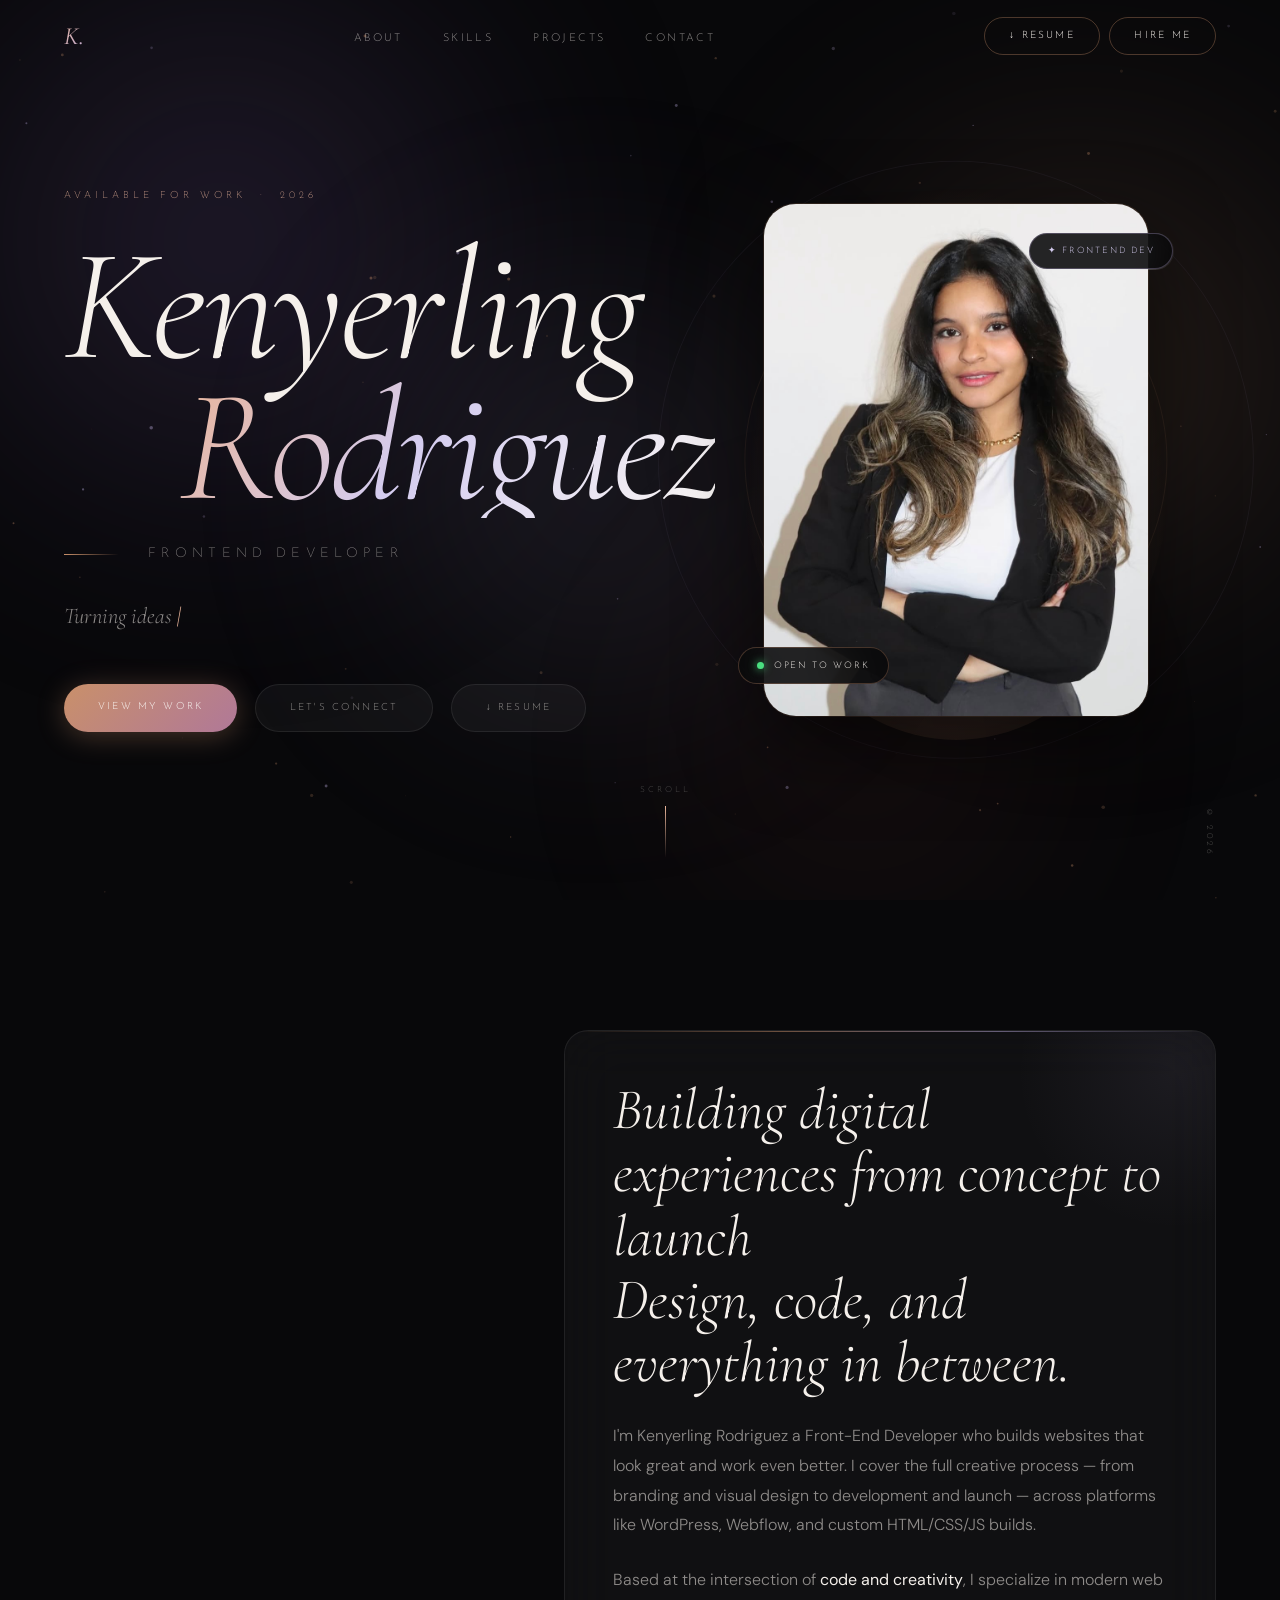
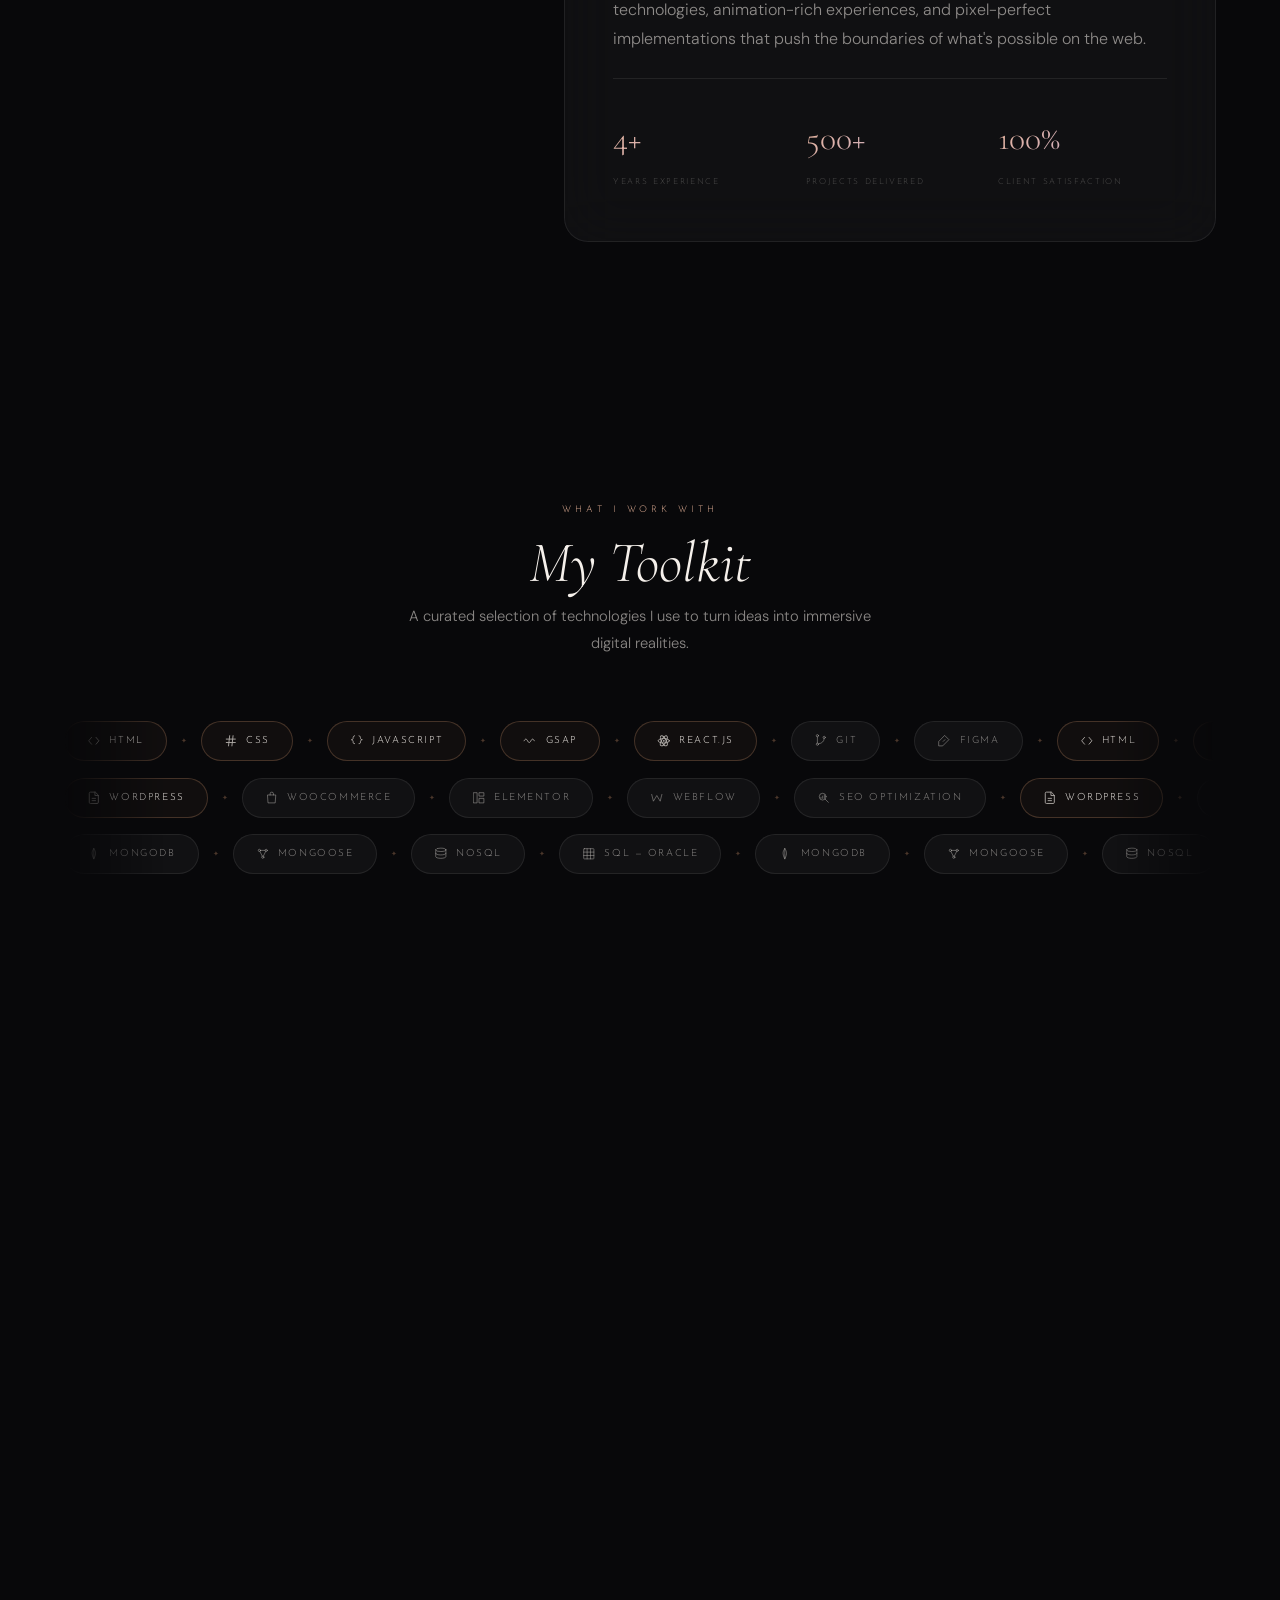
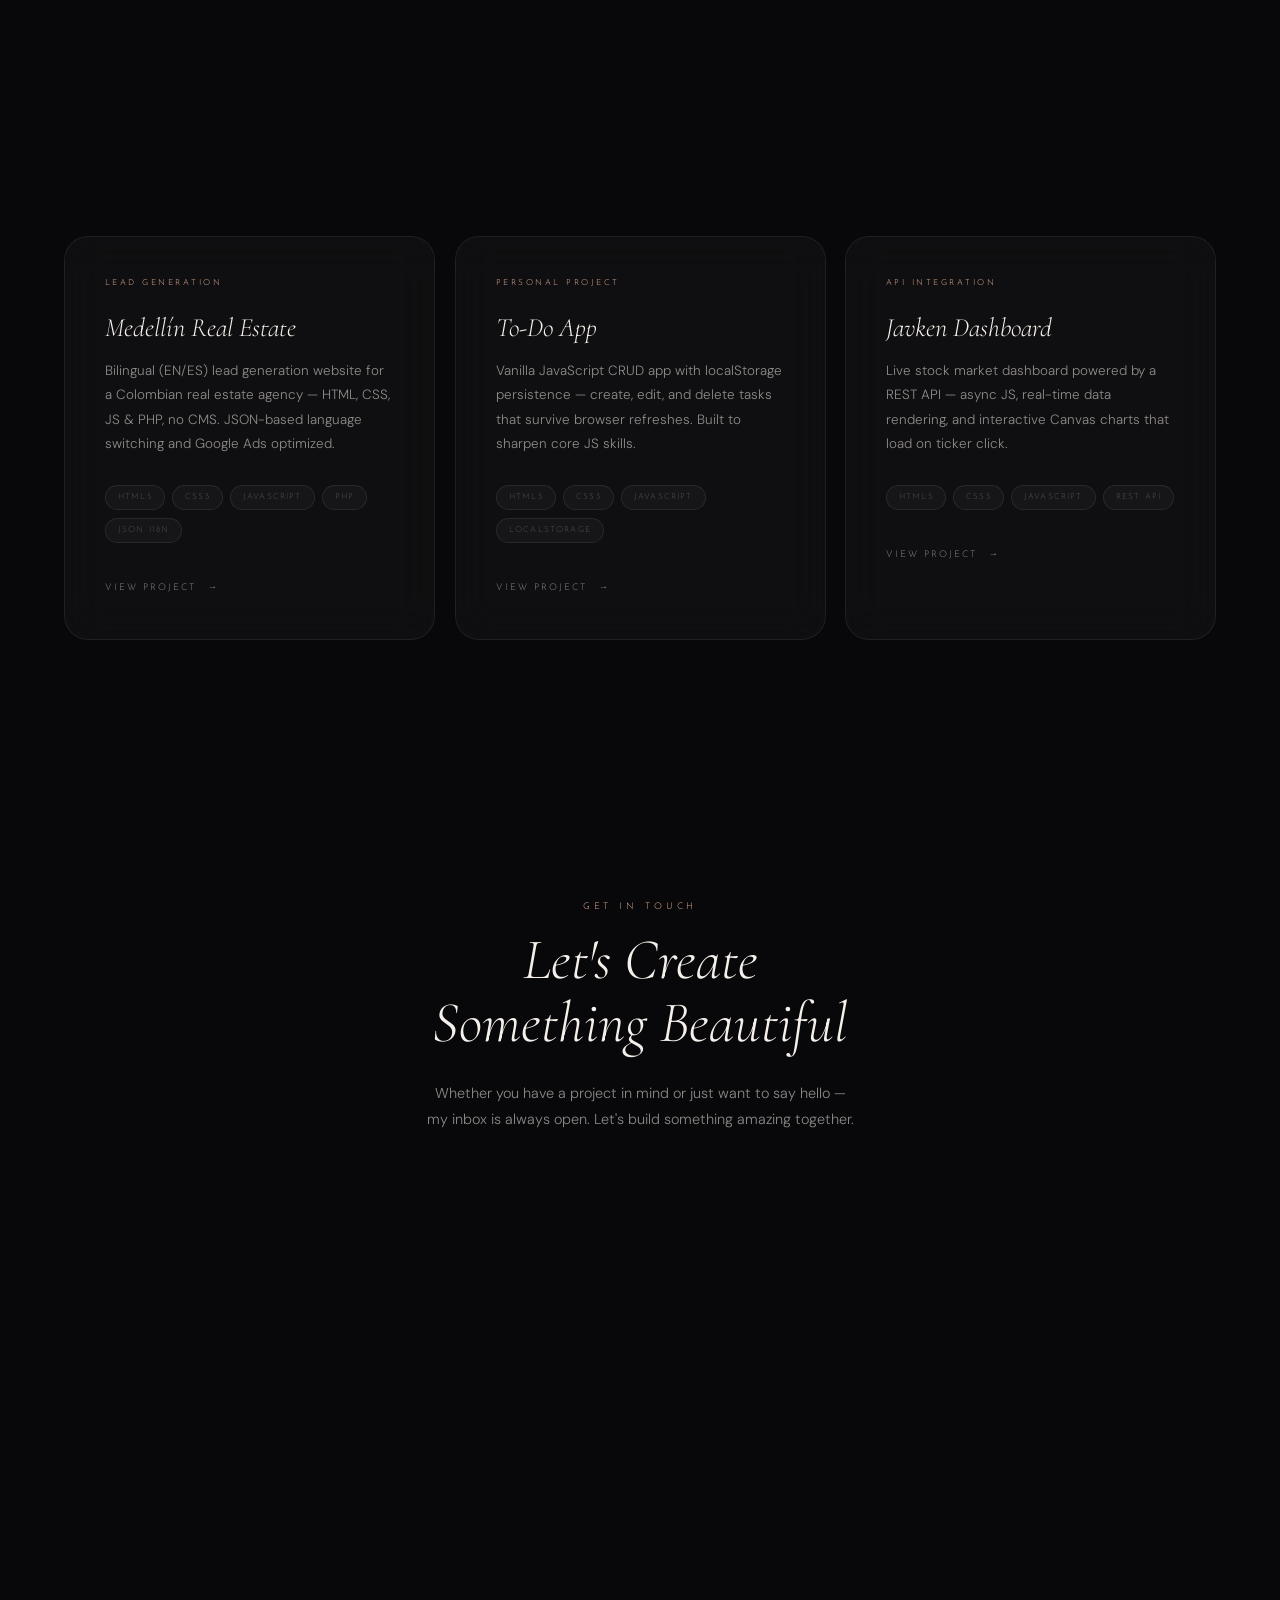
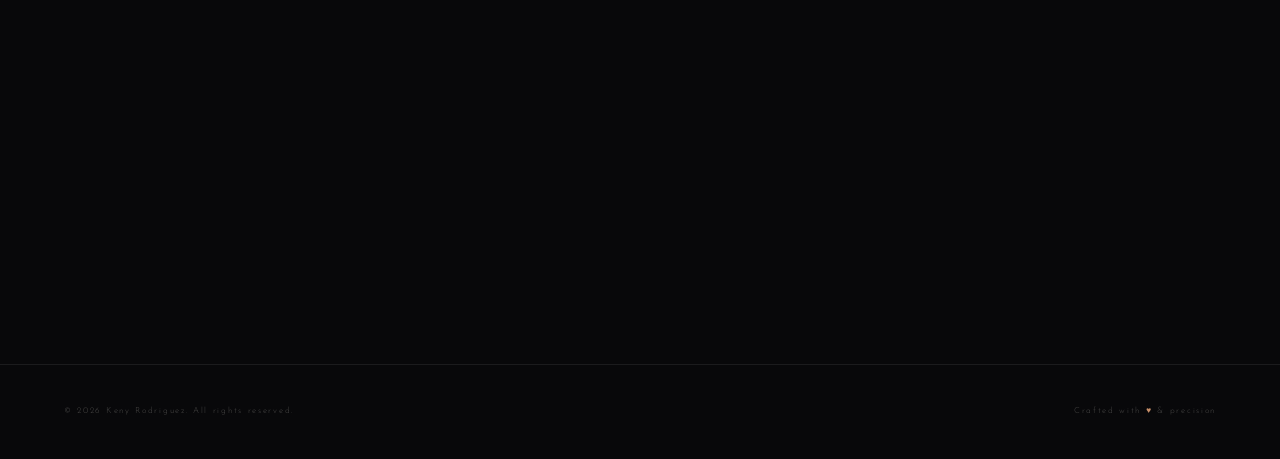
==== commit 1cd54512: "Update Projects Delivered stat to 500+ and refresh resume Bumped the about-section stat from 24+ to " ====
--- a/index.html
+++ b/index.html
@@ -135,7 +135,7 @@
         </p>
         <div class="about-stats">
           <div><span class="stat-n">4+</span><span class="stat-l">Years Experience</span></div>
-          <div><span class="stat-n">24+</span><span class="stat-l">Projects Delivered</span></div>
+          <div><span class="stat-n">500+</span><span class="stat-l">Projects Delivered</span></div>
           <div><span class="stat-n">100%</span><span class="stat-l">Client Satisfaction</span></div>
         </div>
       </div>
--- a/styles.css
+++ b/styles.css
@@ -607,7 +607,8 @@
   background: rgba(201,144,106,0.05);
   color: var(--text-1);
 }
-.stag .ico { font-size: 0.7rem; opacity: 0.65; }
+.stag .ico { font-size: 0.7rem; opacity: 0.7; line-height: 0; display: inline-flex; align-items: center; }
+.stag .ico svg { width: 0.85rem; height: 0.85rem; stroke: currentColor; fill: none; stroke-width: 1.6; stroke-linecap: round; stroke-linejoin: round; }
 .ssep {
   color: var(--rose); opacity: 0.35;
   font-size: 0.45rem; flex-shrink: 0;
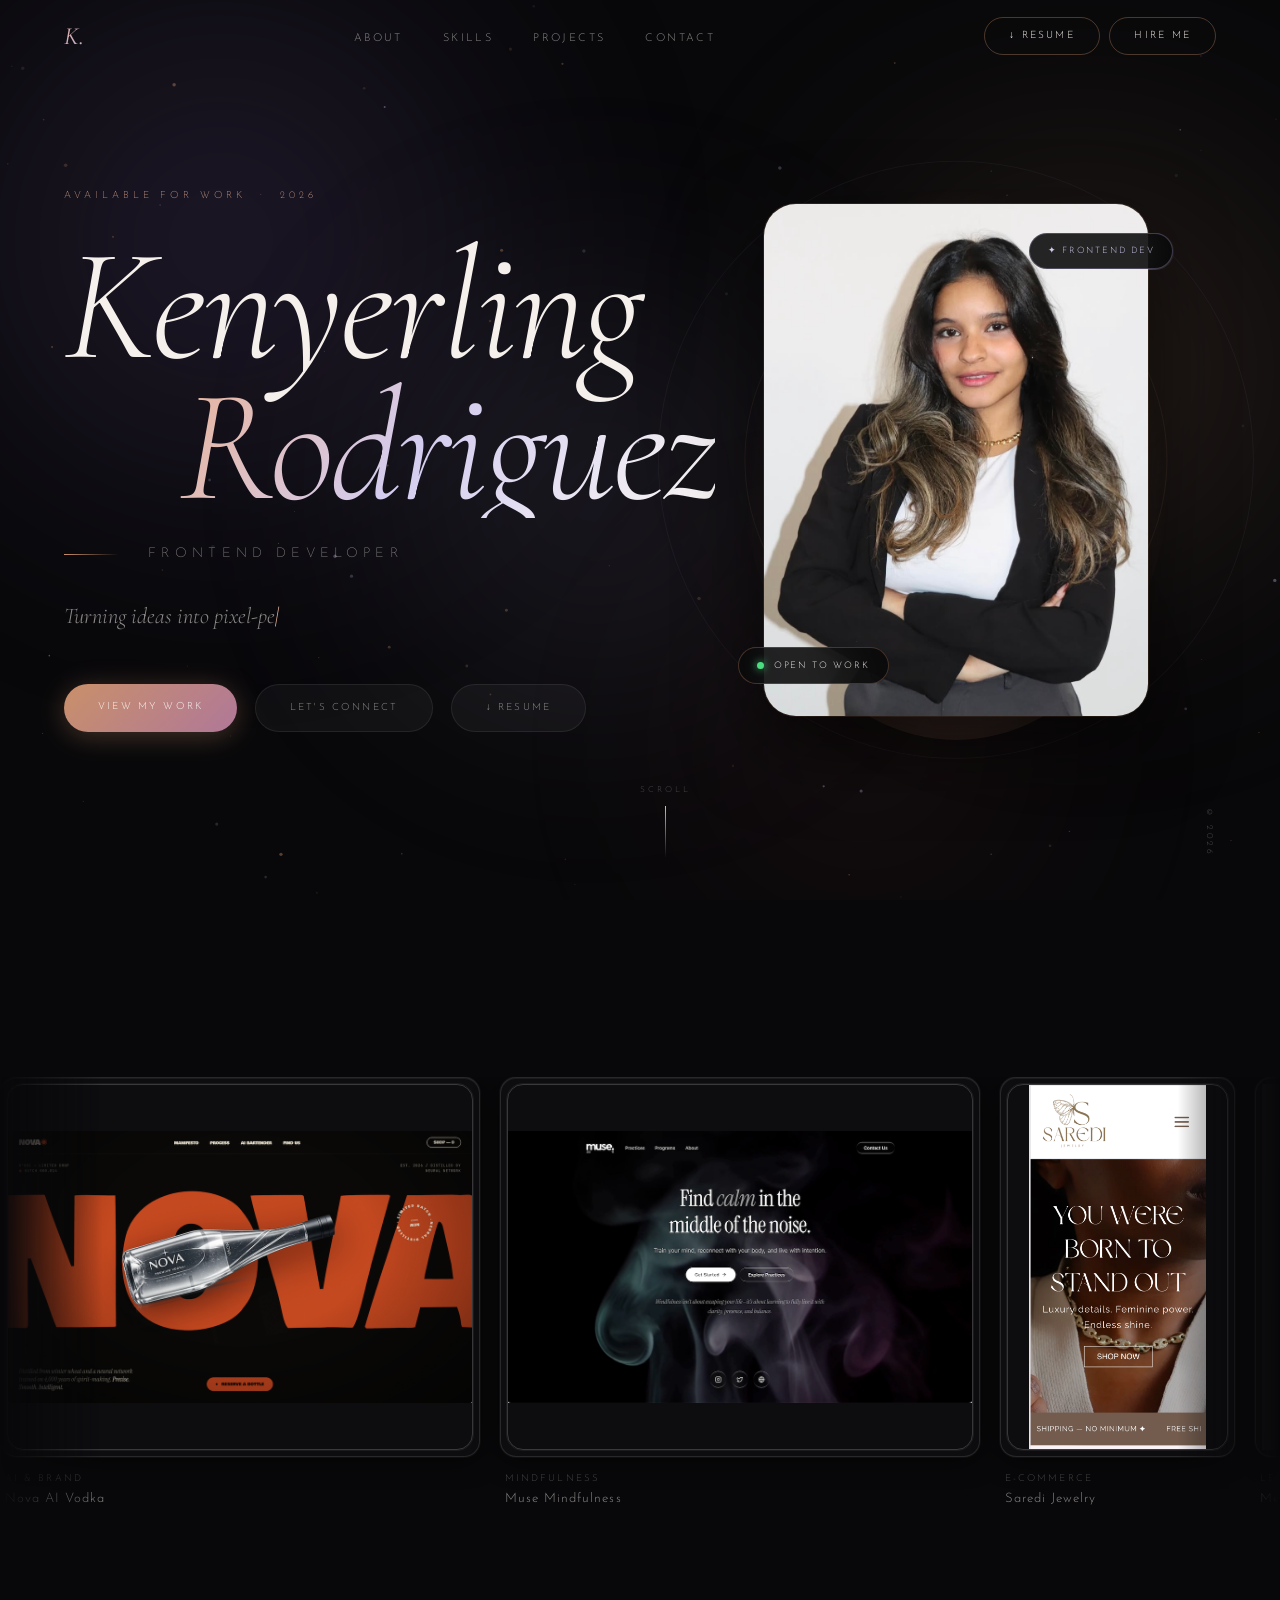
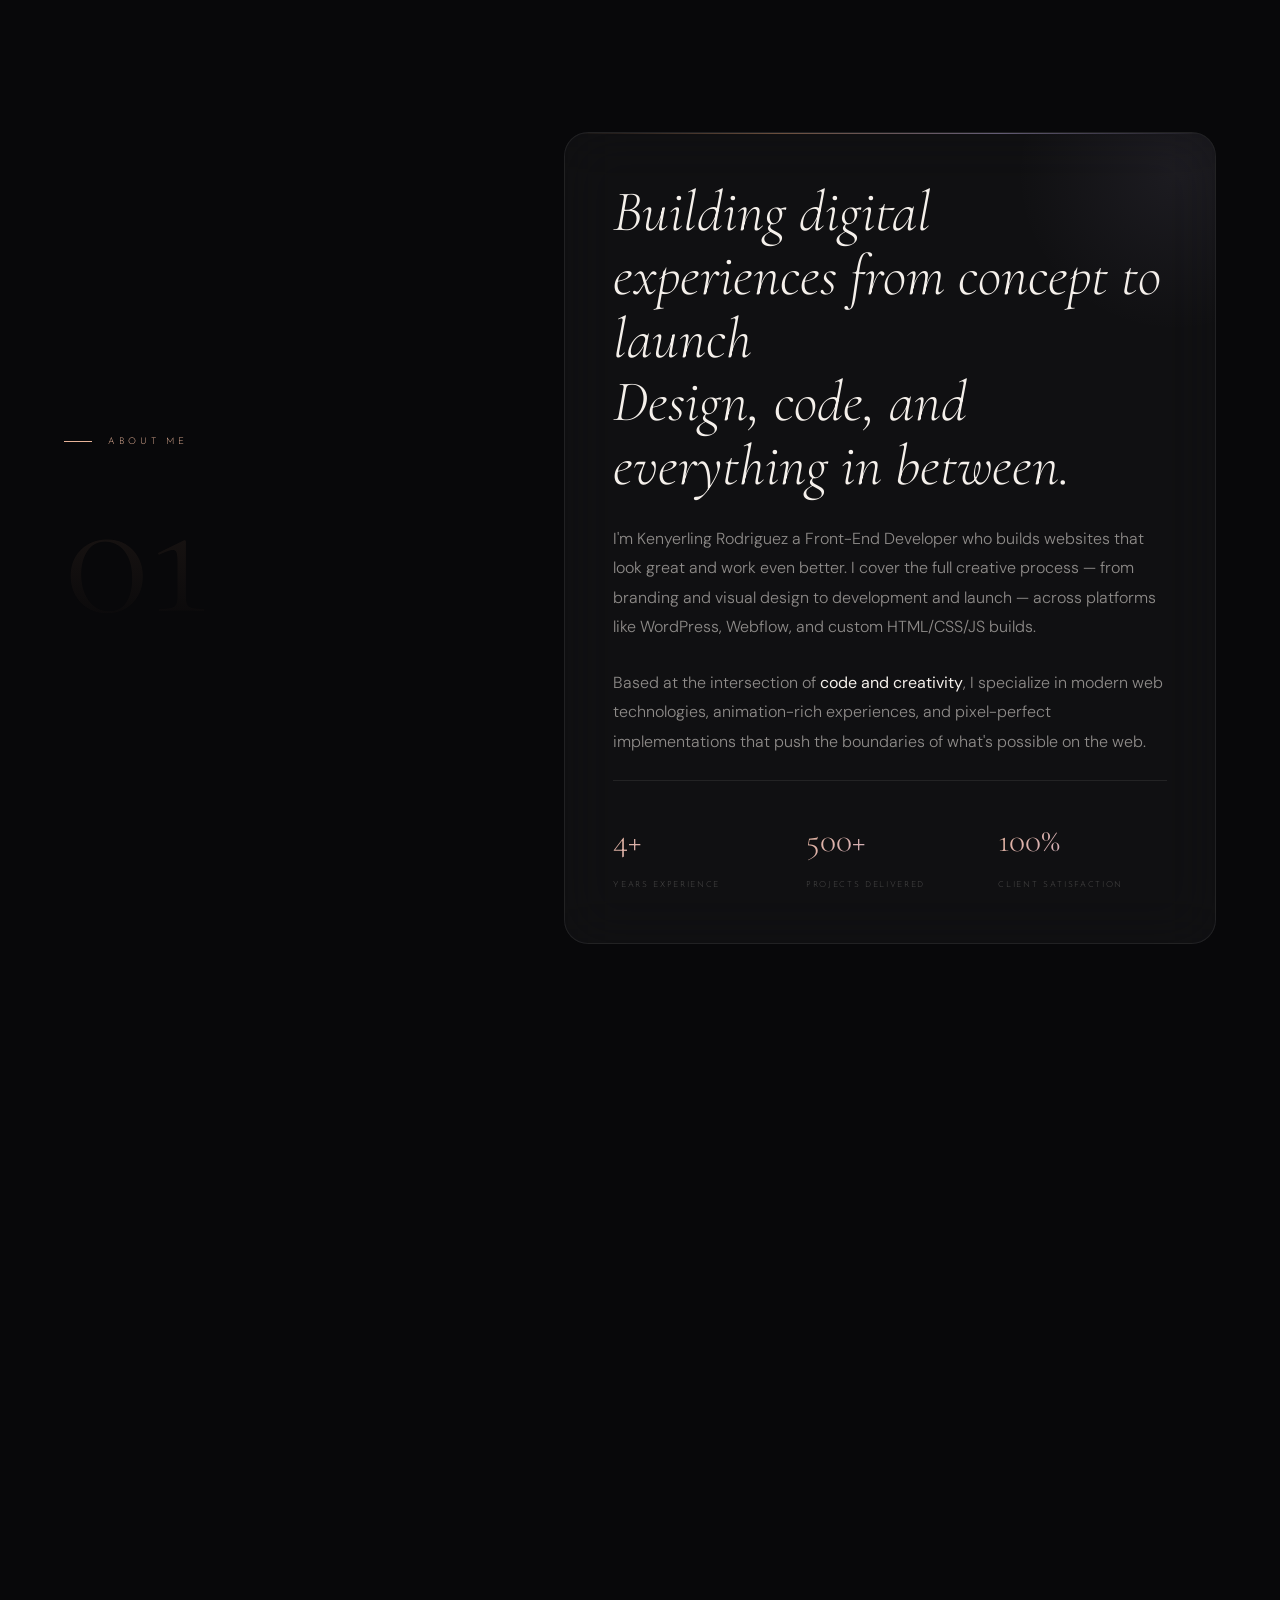
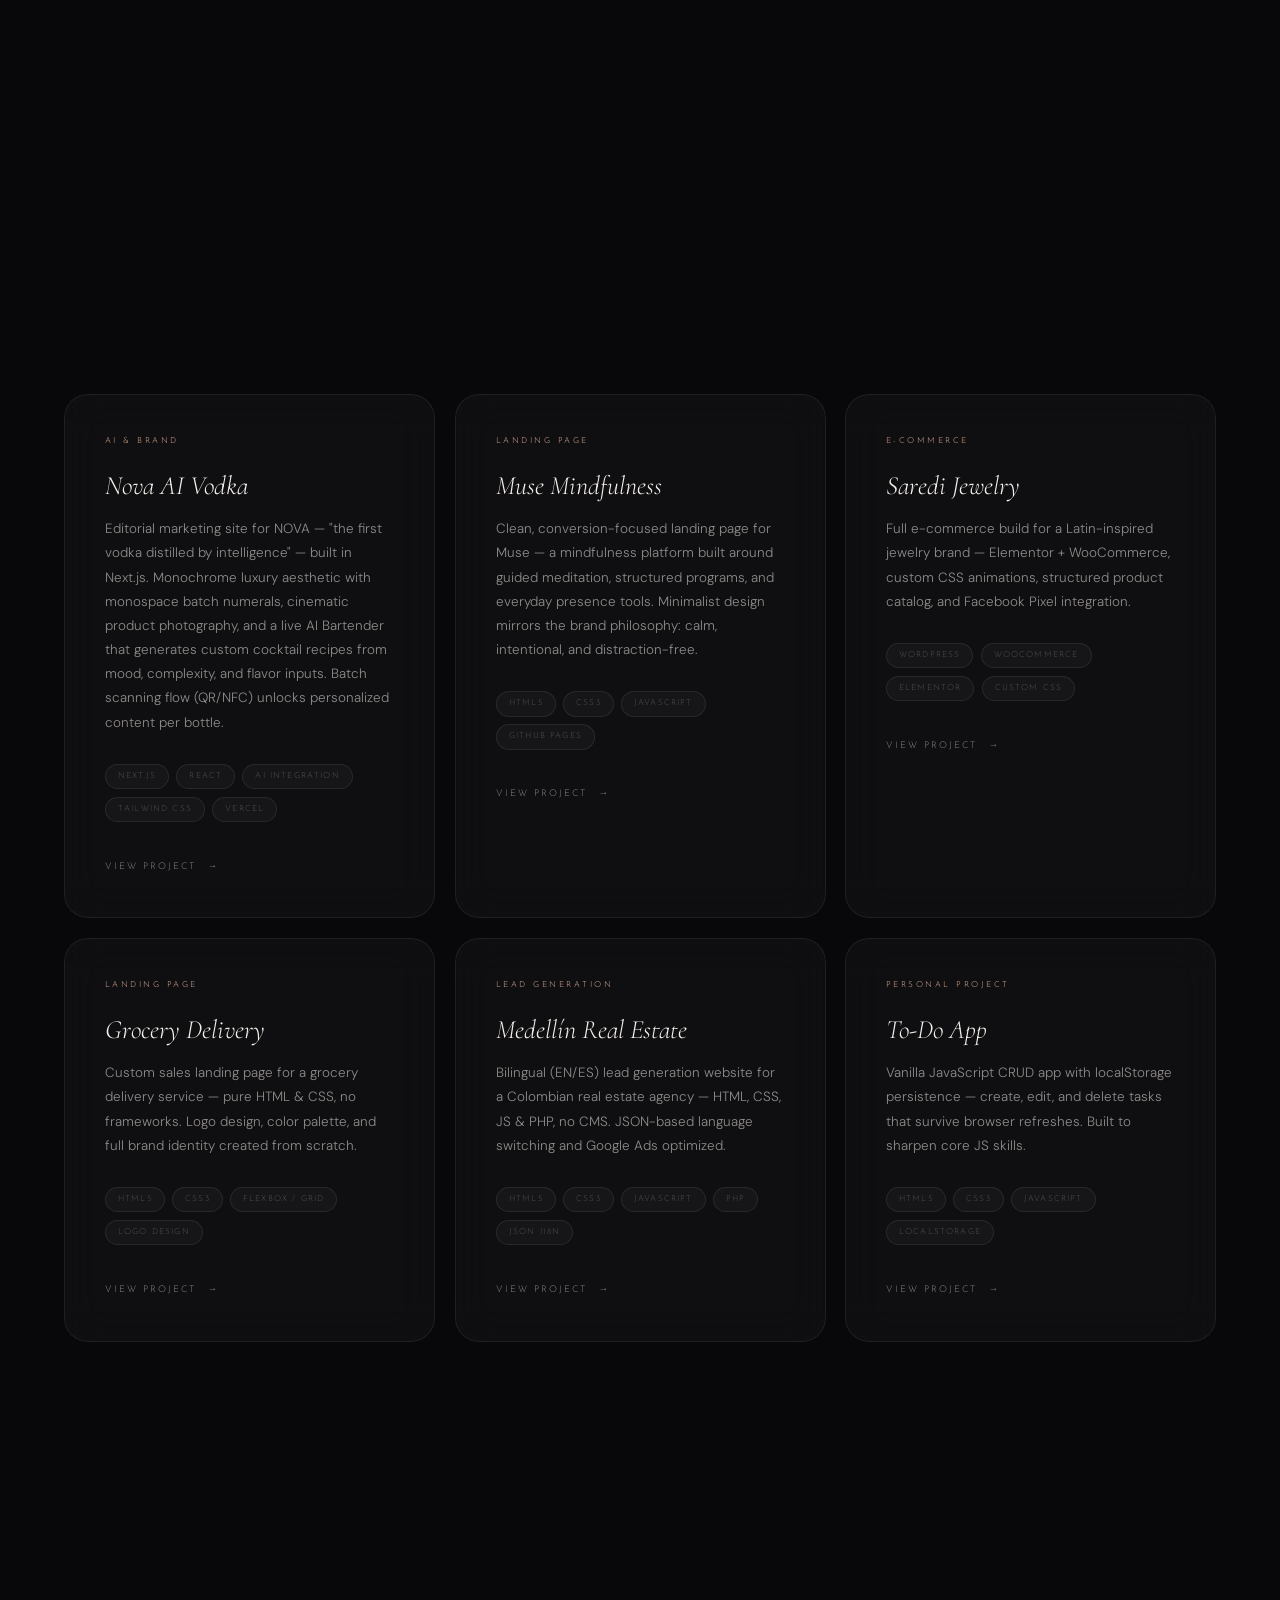
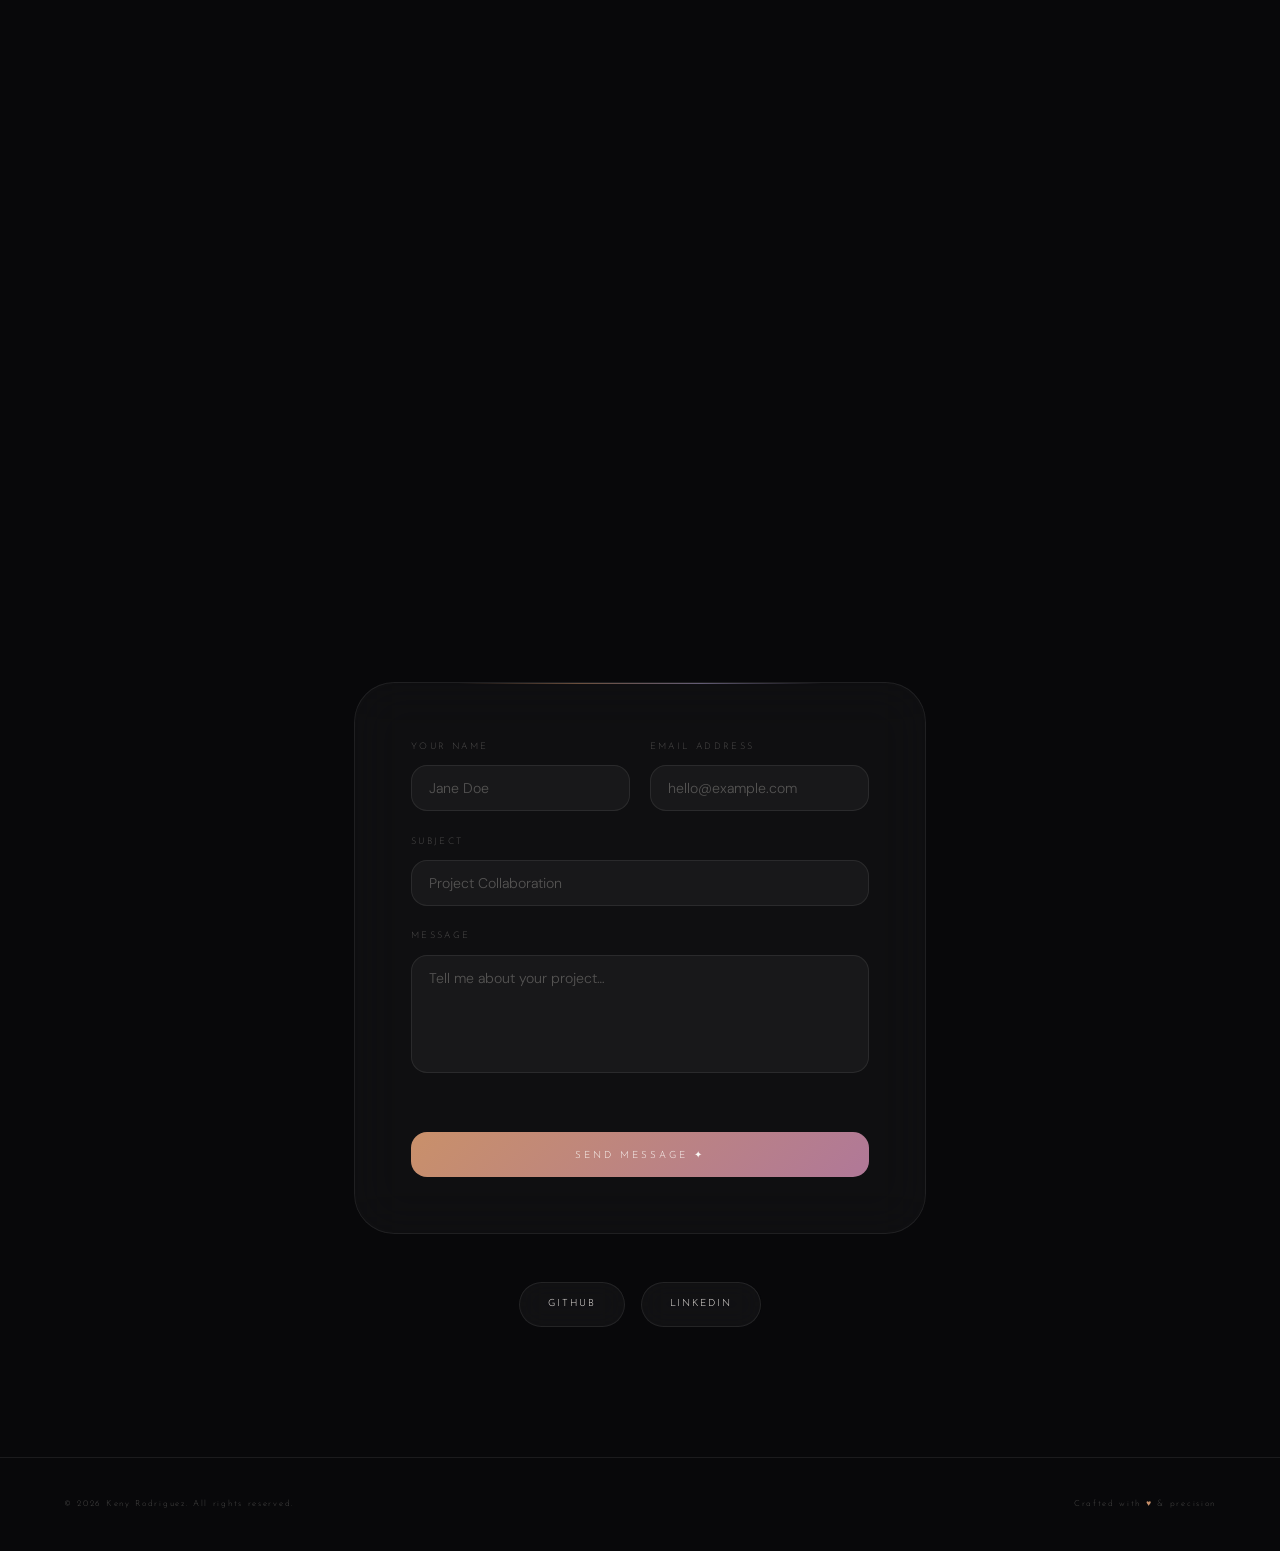
==== commit 18a52d03: "Add infinite project showcase marquee after hero section Co-Authored-By: Claude Sonnet 4.6 <noreply@" ====
--- a/index.html
+++ b/index.html
@@ -115,6 +115,17 @@
       <div class="scroll-bar"></div>
     </div>
     <span class="hero-yr">© 2026</span>
+  </section>
+
+  <!-- ══ PROJECT SHOWCASE ══ -->
+  <section id="showcase">
+    <div class="showcase-header reveal">
+      <div class="sec-label center">Featured Work</div>
+      <p class="showcase-sub">A selection of projects I've brought to life</p>
+    </div>
+    <div class="showcase-wrap">
+      <div class="showcase-track" id="showcaseTrack"></div>
+    </div>
   </section>
 
   <!-- ══ ABOUT ══ -->
--- a/styles.css
+++ b/styles.css
@@ -615,6 +615,138 @@
   display: flex; align-items: center; padding: 0 2px;
   pointer-events: none;
 }
+
+/* ─── PROJECT SHOWCASE (infinite marquee) ─── */
+#showcase {
+  padding: 5rem 0 6rem;
+  overflow: hidden;
+}
+
+.showcase-header {
+  text-align: center;
+  padding: 0 2rem 3rem;
+}
+
+.showcase-sub {
+  font-family: var(--f-ui);
+  font-size: 0.72rem;
+  letter-spacing: 0.28em;
+  text-transform: uppercase;
+  color: var(--text-3);
+  margin-top: 0.5rem;
+}
+
+.showcase-wrap {
+  overflow: hidden;
+  -webkit-mask-image: linear-gradient(90deg, transparent 0%, #000 8%, #000 92%, transparent 100%);
+  mask-image: linear-gradient(90deg, transparent 0%, #000 8%, #000 92%, transparent 100%);
+}
+
+.showcase-track {
+  display: flex;
+  gap: 1.25rem;
+  width: max-content;
+  animation: showcaseScroll 45s linear infinite;
+  will-change: transform;
+}
+
+.showcase-track:hover {
+  animation-play-state: paused;
+}
+
+@keyframes showcaseScroll {
+  from { transform: translateX(0); }
+  to   { transform: translateX(-50%); }
+}
+
+.scard {
+  width: 480px;
+  flex-shrink: 0;
+  text-decoration: none;
+  display: flex;
+  flex-direction: column;
+  gap: 0.85rem;
+  transition: transform 0.35s var(--ease);
+}
+
+.scard:hover {
+  transform: translateY(-6px);
+}
+
+.scard-img {
+  position: relative;
+  width: 100%;
+  height: 380px;
+  border-radius: var(--radius-md);
+  background: #0d0d10;
+  border: 1px solid rgba(255,255,255,0.11);
+  box-shadow:
+    0 0 0 1px rgba(255,255,255,0.04),
+    0 4px 24px rgba(0,0,0,0.55),
+    inset 0 1px 0 rgba(255,255,255,0.06);
+  transition: border-color 0.35s var(--ease), box-shadow 0.35s var(--ease);
+  padding: 6px;
+}
+
+.scard:hover .scard-img {
+  border-color: rgba(201,144,106,0.45);
+  box-shadow:
+    0 0 0 1px rgba(201,144,106,0.1),
+    0 20px 56px rgba(201,144,106,0.14),
+    inset 0 1px 0 rgba(255,255,255,0.06);
+}
+
+.scard img {
+  width: 100%;
+  height: 100%;
+  object-fit: contain;
+  display: block;
+  border-radius: var(--radius-md);
+  border: 1px solid rgba(255,255,255,0.18);
+  outline: 1px solid rgba(255,255,255,0.06);
+  transition: transform 0.55s var(--ease);
+}
+
+.scard:hover img {
+  transform: scale(1.02);
+}
+
+.scard-placeholder {
+  width: 100%;
+  height: 100%;
+  background: linear-gradient(135deg, rgba(201,144,106,0.1) 0%, rgba(184,169,217,0.08) 100%);
+}
+
+.scard-overlay { display: none; }
+
+.scard-info {
+  display: flex;
+  flex-direction: column;
+  gap: 0.2rem;
+  padding: 0 0.3rem;
+}
+
+.scard-tag {
+  font-family: var(--f-ui);
+  font-size: 0.6rem;
+  letter-spacing: 0.22em;
+  text-transform: uppercase;
+  color: var(--text-3);
+}
+
+.scard-title {
+  font-family: var(--f-ui);
+  font-size: 0.82rem;
+  font-weight: 300;
+  letter-spacing: 0.08em;
+  color: var(--text-2);
+  line-height: 1.3;
+  margin: 0;
+}
+
+/* Portrait (mobile screenshots) — same height, narrower width */
+.scard-portrait { width: 235px; }
+.scard-portrait .scard-img { height: 380px; }
 
 /* ─── PROJECTS ─── */
 #projects { max-width: 1400px; margin: 0 auto; }
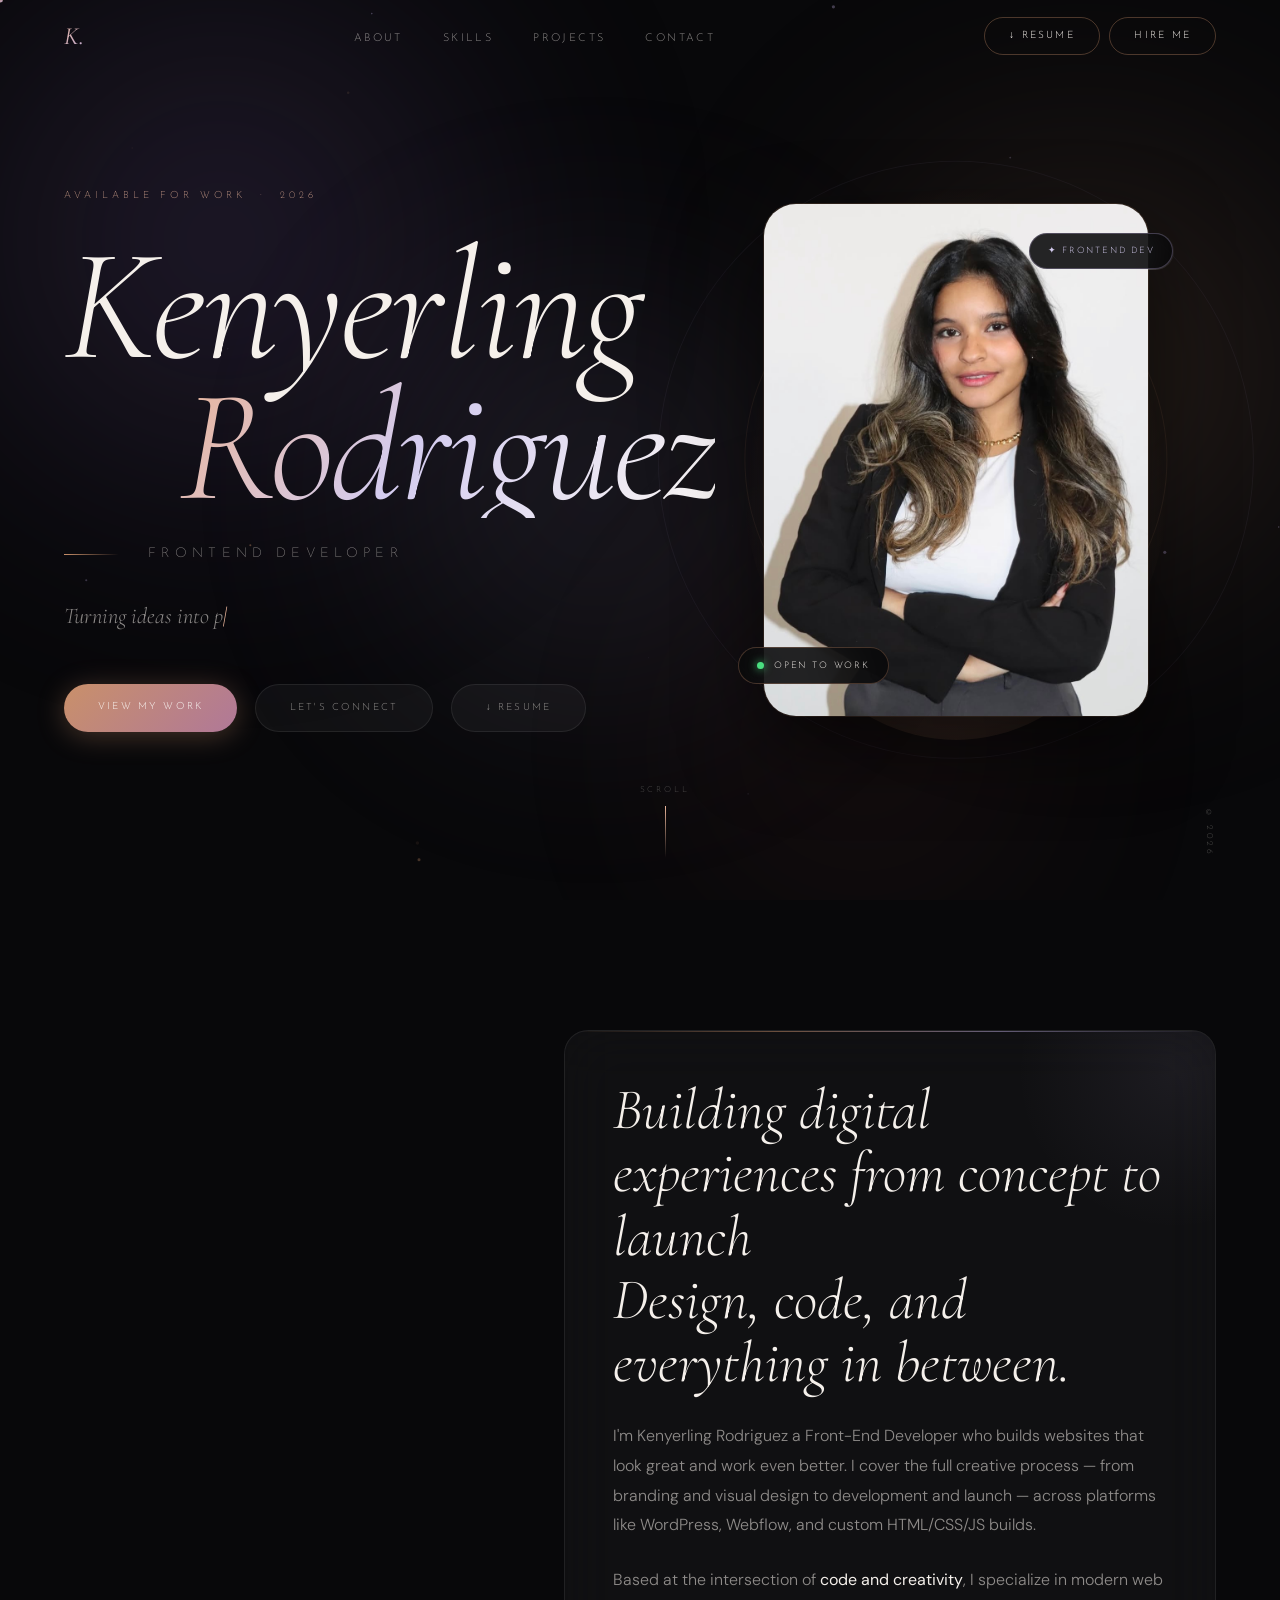
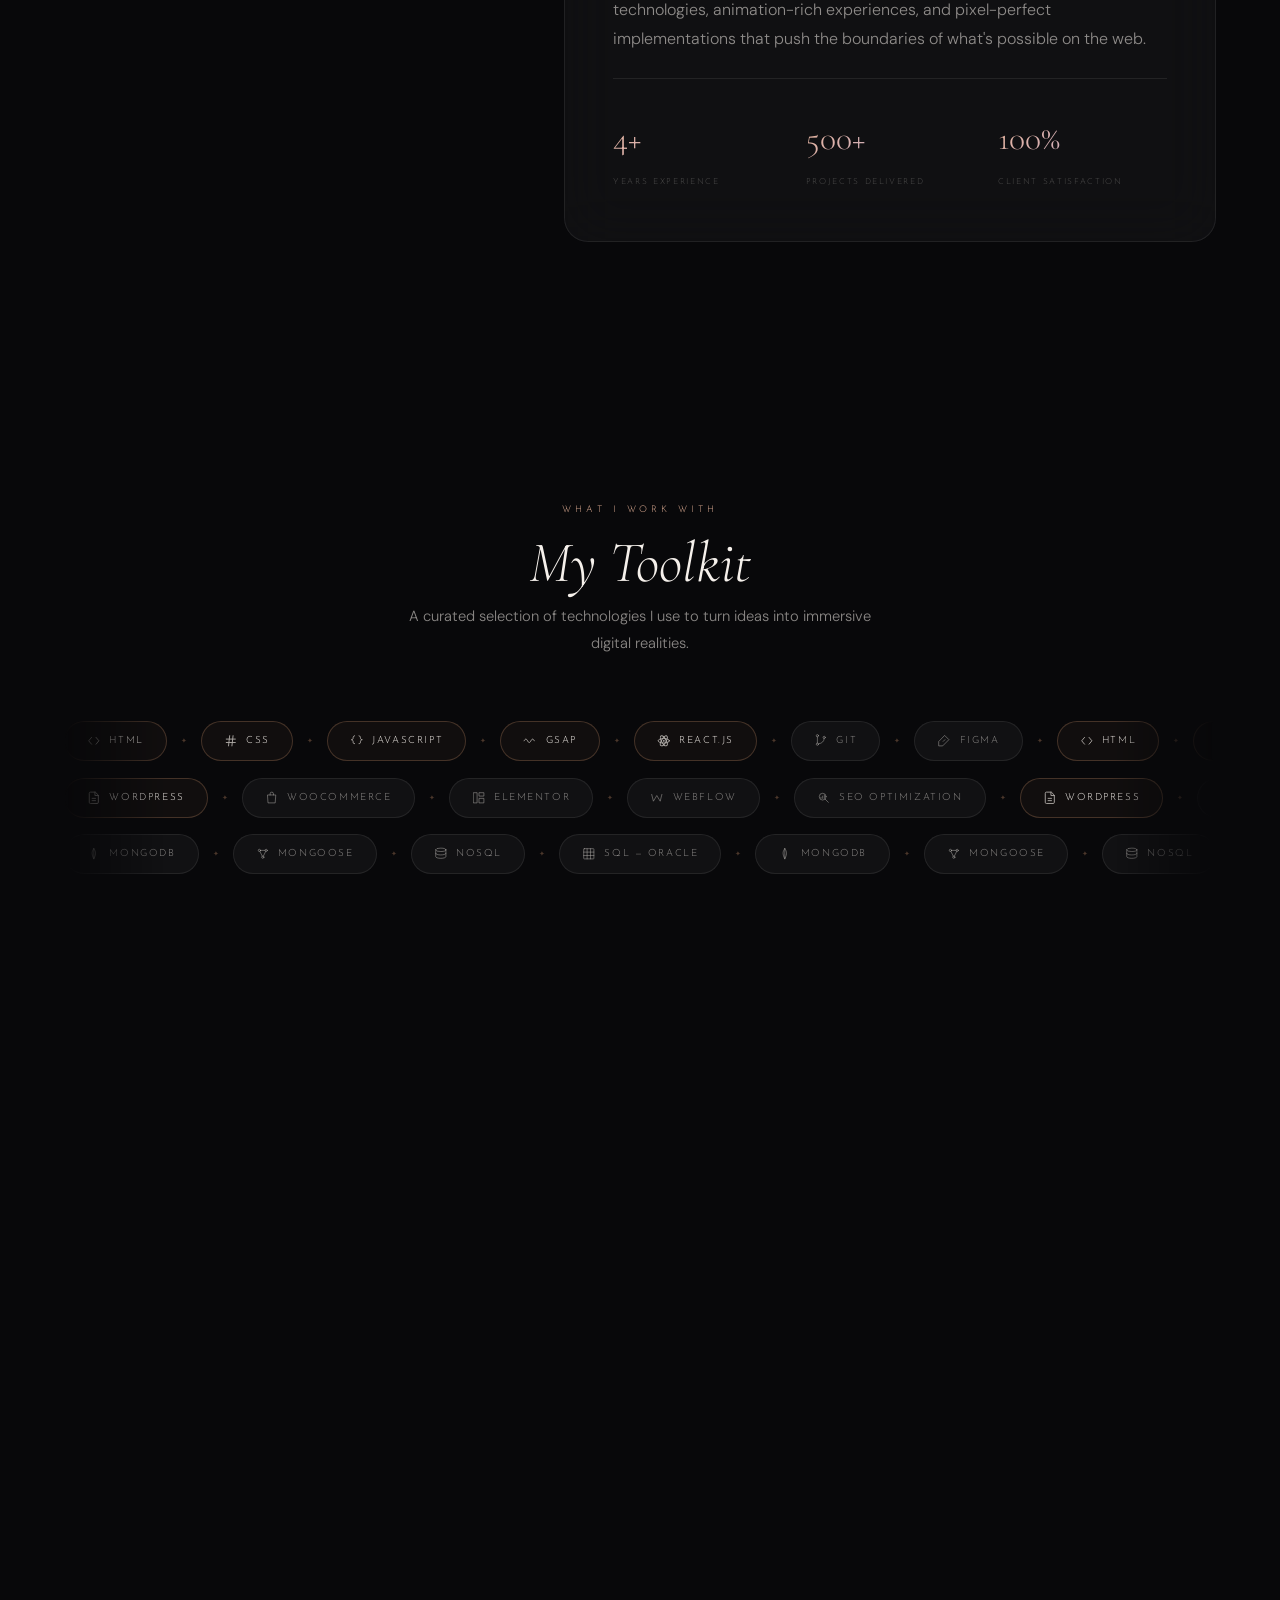
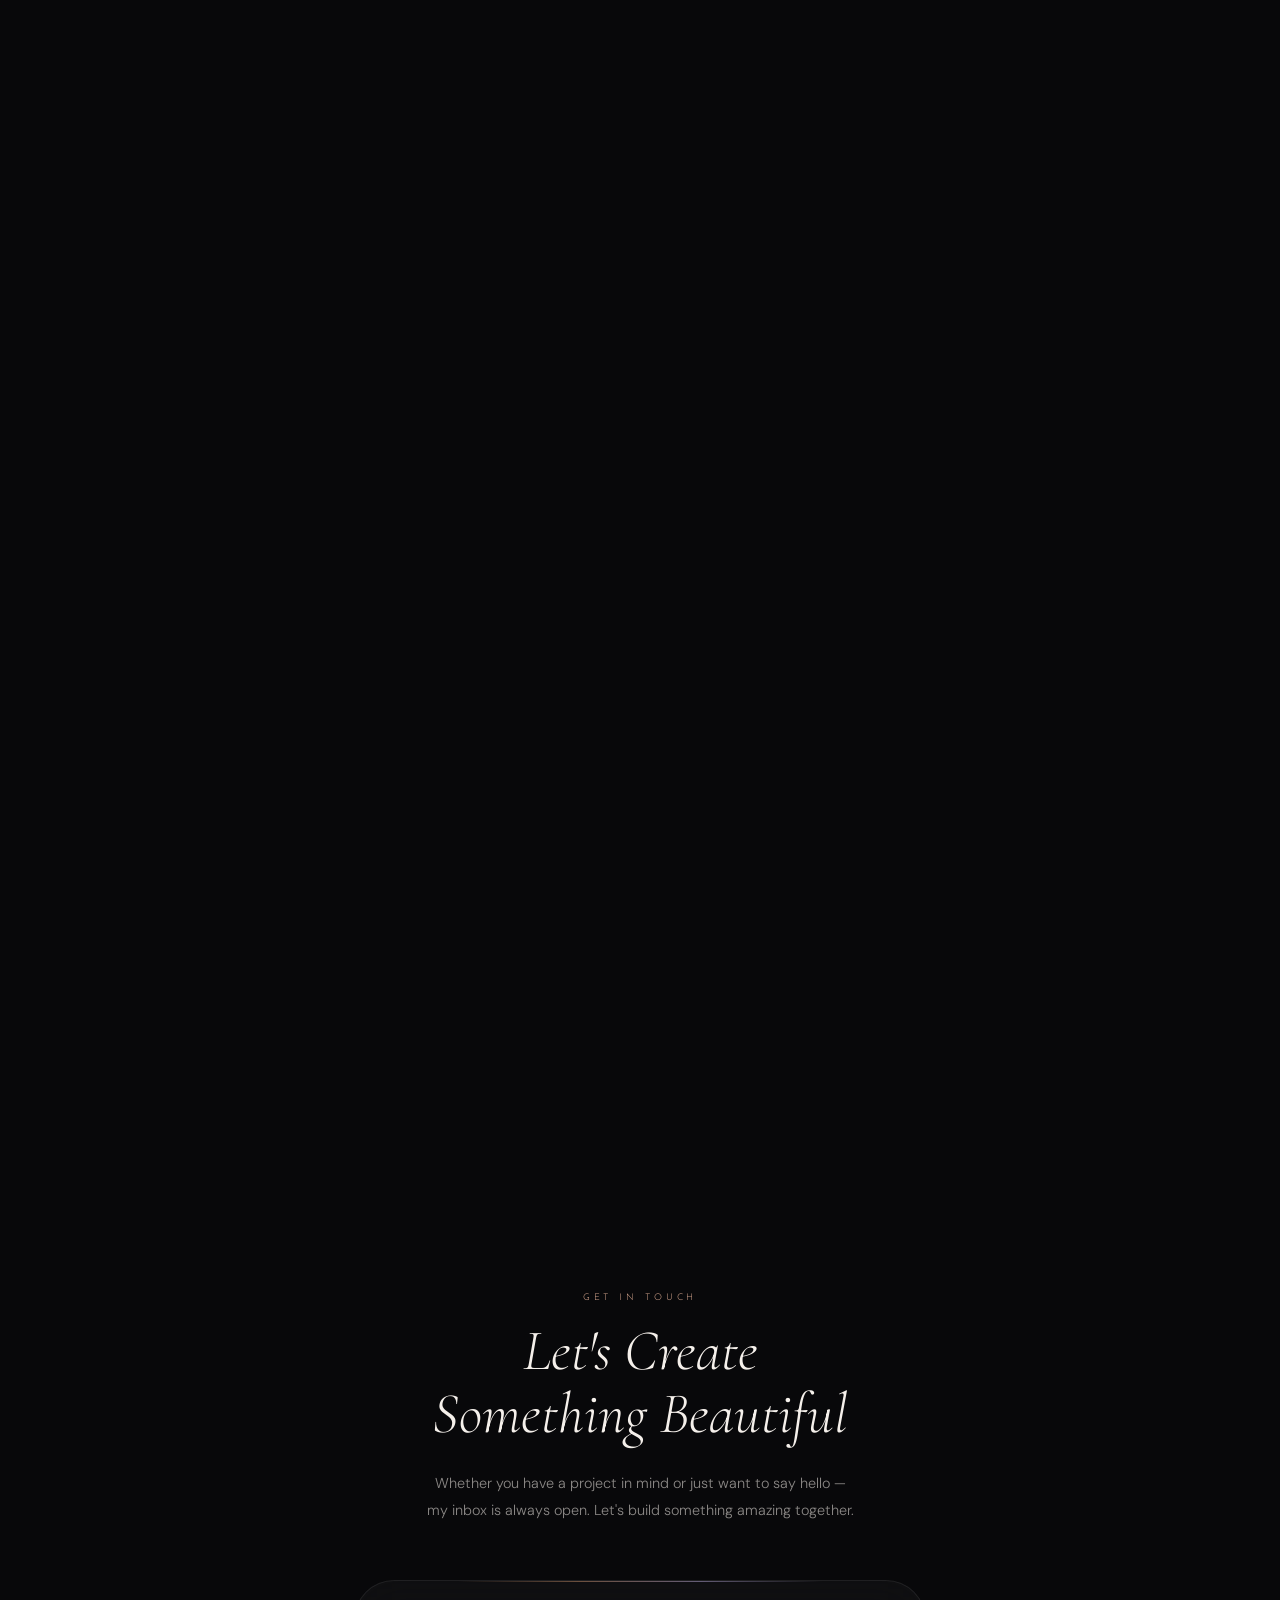
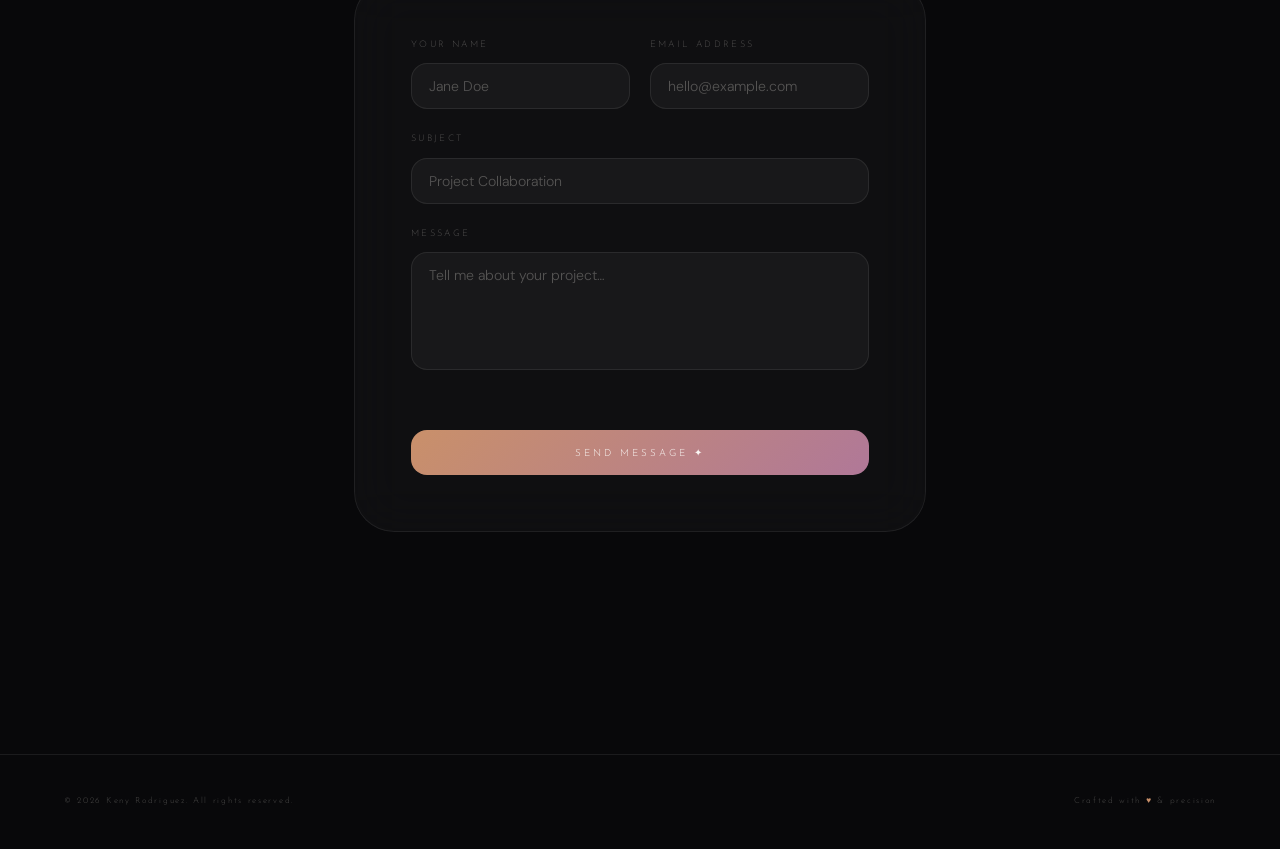
==== commit 7336e51d: "Remove project showcase marquee section Co-Authored-By: Claude Sonnet 4.6 <noreply@anthropic.com>" ====
--- a/index.html
+++ b/index.html
@@ -115,17 +115,6 @@
       <div class="scroll-bar"></div>
     </div>
     <span class="hero-yr">© 2026</span>
-  </section>
-
-  <!-- ══ PROJECT SHOWCASE ══ -->
-  <section id="showcase">
-    <div class="showcase-header reveal">
-      <div class="sec-label center">Featured Work</div>
-      <p class="showcase-sub">A selection of projects I've brought to life</p>
-    </div>
-    <div class="showcase-wrap">
-      <div class="showcase-track" id="showcaseTrack"></div>
-    </div>
   </section>
 
   <!-- ══ ABOUT ══ -->
--- a/styles.css
+++ b/styles.css
@@ -616,137 +616,6 @@
   pointer-events: none;
 }
 
-/* ─── PROJECT SHOWCASE (infinite marquee) ─── */
-#showcase {
-  padding: 5rem 0 6rem;
-  overflow: hidden;
-}
-
-.showcase-header {
-  text-align: center;
-  padding: 0 2rem 3rem;
-}
-
-.showcase-sub {
-  font-family: var(--f-ui);
-  font-size: 0.72rem;
-  letter-spacing: 0.28em;
-  text-transform: uppercase;
-  color: var(--text-3);
-  margin-top: 0.5rem;
-}
-
-.showcase-wrap {
-  overflow: hidden;
-  -webkit-mask-image: linear-gradient(90deg, transparent 0%, #000 8%, #000 92%, transparent 100%);
-  mask-image: linear-gradient(90deg, transparent 0%, #000 8%, #000 92%, transparent 100%);
-}
-
-.showcase-track {
-  display: flex;
-  gap: 1.25rem;
-  width: max-content;
-  animation: showcaseScroll 45s linear infinite;
-  will-change: transform;
-}
-
-.showcase-track:hover {
-  animation-play-state: paused;
-}
-
-@keyframes showcaseScroll {
-  from { transform: translateX(0); }
-  to   { transform: translateX(-50%); }
-}
-
-.scard {
-  width: 480px;
-  flex-shrink: 0;
-  text-decoration: none;
-  display: flex;
-  flex-direction: column;
-  gap: 0.85rem;
-  transition: transform 0.35s var(--ease);
-}
-
-.scard:hover {
-  transform: translateY(-6px);
-}
-
-.scard-img {
-  position: relative;
-  width: 100%;
-  height: 380px;
-  border-radius: var(--radius-md);
-  background: #0d0d10;
-  border: 1px solid rgba(255,255,255,0.11);
-  box-shadow:
-    0 0 0 1px rgba(255,255,255,0.04),
-    0 4px 24px rgba(0,0,0,0.55),
-    inset 0 1px 0 rgba(255,255,255,0.06);
-  transition: border-color 0.35s var(--ease), box-shadow 0.35s var(--ease);
-  padding: 6px;
-}
-
-.scard:hover .scard-img {
-  border-color: rgba(201,144,106,0.45);
-  box-shadow:
-    0 0 0 1px rgba(201,144,106,0.1),
-    0 20px 56px rgba(201,144,106,0.14),
-    inset 0 1px 0 rgba(255,255,255,0.06);
-}
-
-.scard img {
-  width: 100%;
-  height: 100%;
-  object-fit: contain;
-  display: block;
-  border-radius: var(--radius-md);
-  border: 1px solid rgba(255,255,255,0.18);
-  outline: 1px solid rgba(255,255,255,0.06);
-  transition: transform 0.55s var(--ease);
-}
-
-.scard:hover img {
-  transform: scale(1.02);
-}
-
-.scard-placeholder {
-  width: 100%;
-  height: 100%;
-  background: linear-gradient(135deg, rgba(201,144,106,0.1) 0%, rgba(184,169,217,0.08) 100%);
-}
-
-.scard-overlay { display: none; }
-
-.scard-info {
-  display: flex;
-  flex-direction: column;
-  gap: 0.2rem;
-  padding: 0 0.3rem;
-}
-
-.scard-tag {
-  font-family: var(--f-ui);
-  font-size: 0.6rem;
-  letter-spacing: 0.22em;
-  text-transform: uppercase;
-  color: var(--text-3);
-}
-
-.scard-title {
-  font-family: var(--f-ui);
-  font-size: 0.82rem;
-  font-weight: 300;
-  letter-spacing: 0.08em;
-  color: var(--text-2);
-  line-height: 1.3;
-  margin: 0;
-}
-
-/* Portrait (mobile screenshots) — same height, narrower width */
-.scard-portrait { width: 235px; }
-.scard-portrait .scard-img { height: 380px; }
 
 /* ─── PROJECTS ─── */
 #projects { max-width: 1400px; margin: 0 auto; }
@@ -927,6 +796,7 @@
   .pcard.wide { grid-column: span 2; }
 }
 @media (max-width: 768px) {
+
   body { cursor: auto; }
   .cursor-trail { display: none; }
   .nav-links, .nav-btn { display: none; }
@@ -953,6 +823,7 @@
   .sec-title { font-size: clamp(2rem, 6vw, 3rem); }
 }
 @media (max-width: 480px) {
+
   .hero-actions { flex-direction: column; }
   .btn-primary, .btn-ghost { text-align: center; width: 100%; }
   .about-stats { grid-template-columns: 1fr; gap: 1rem; }
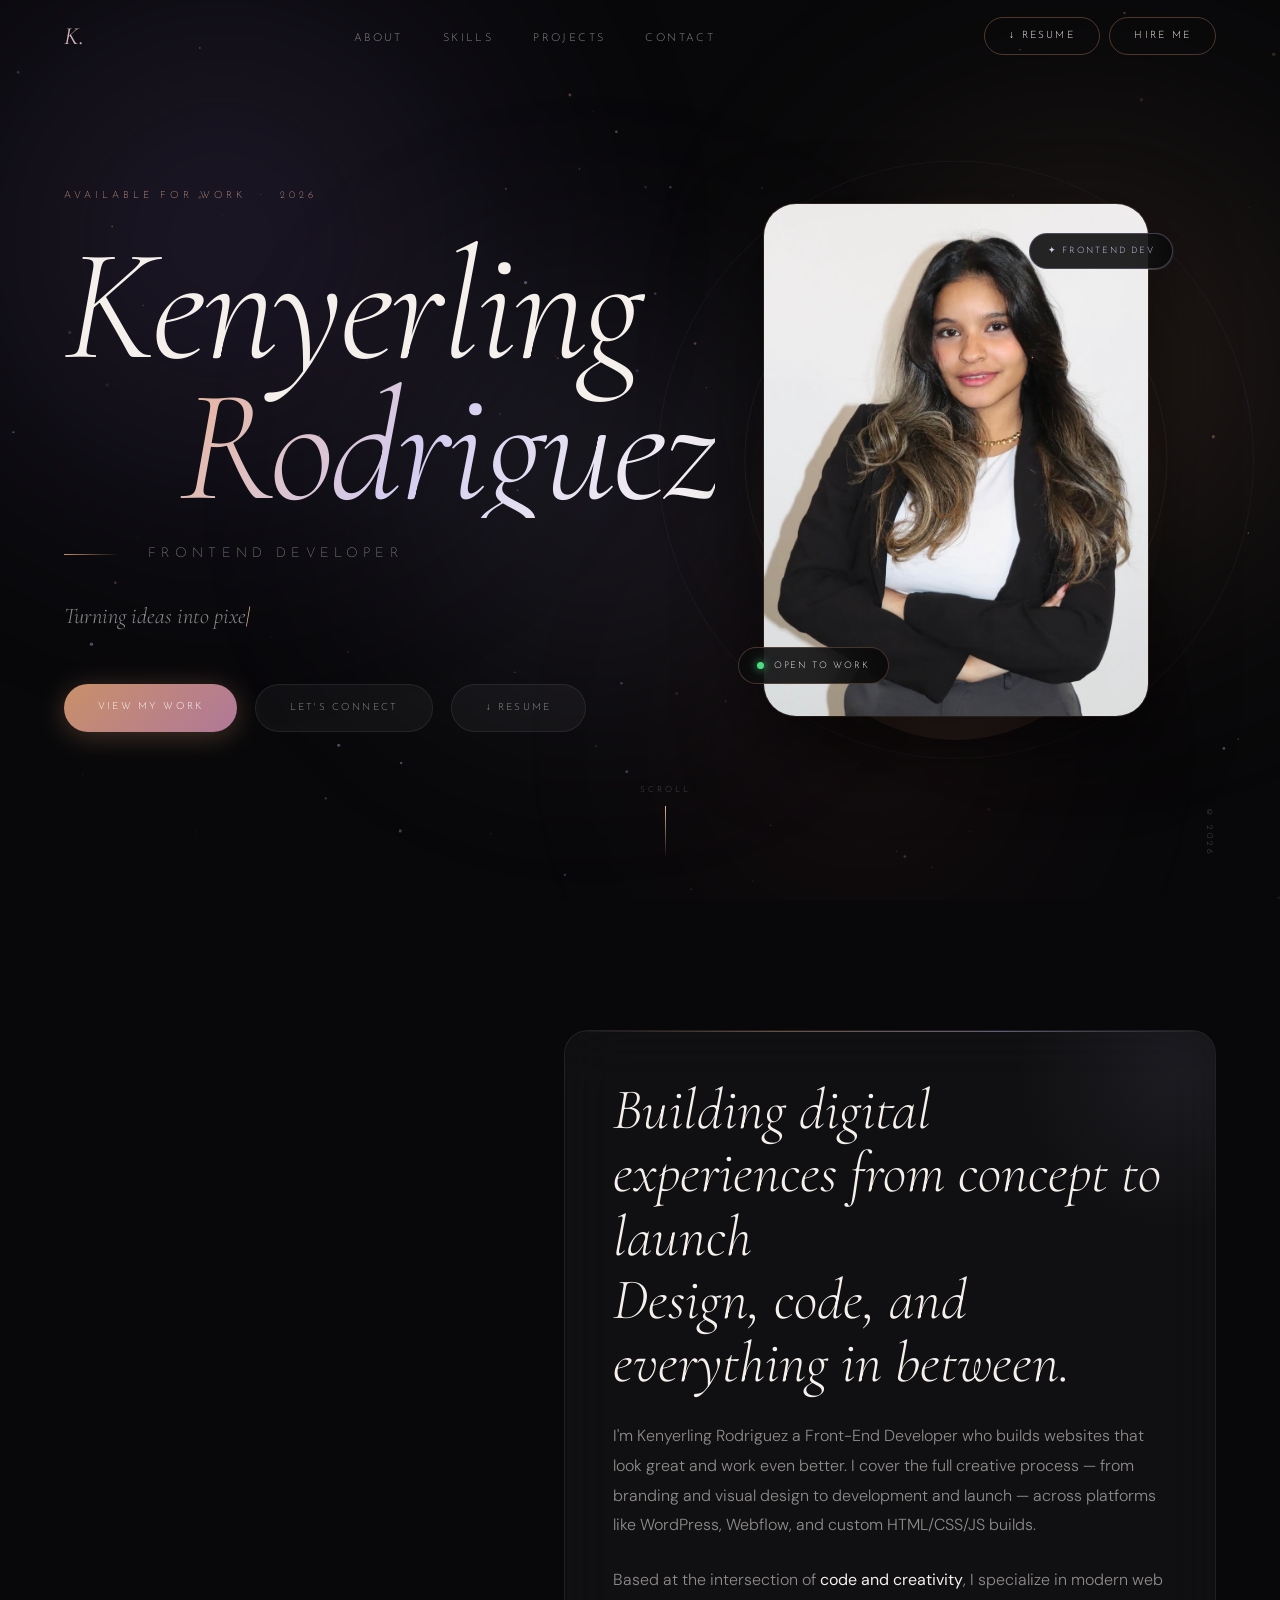
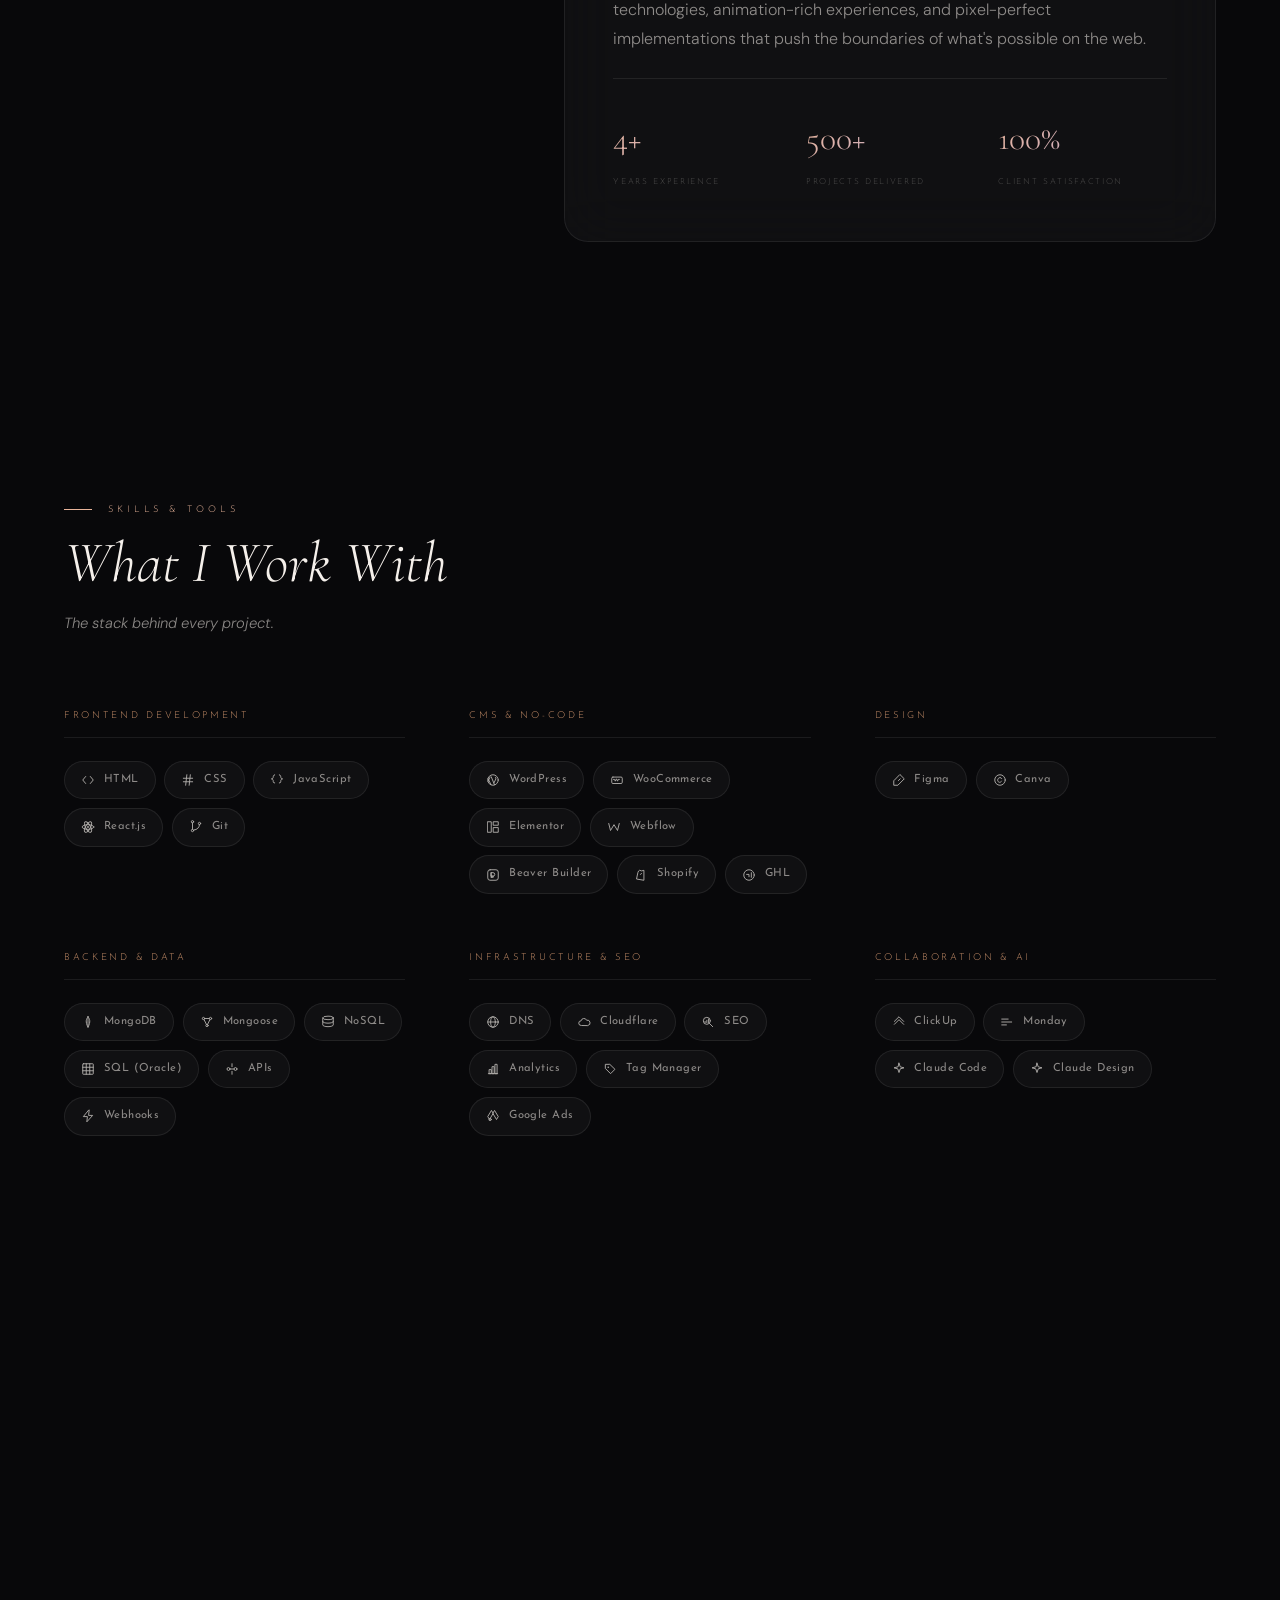
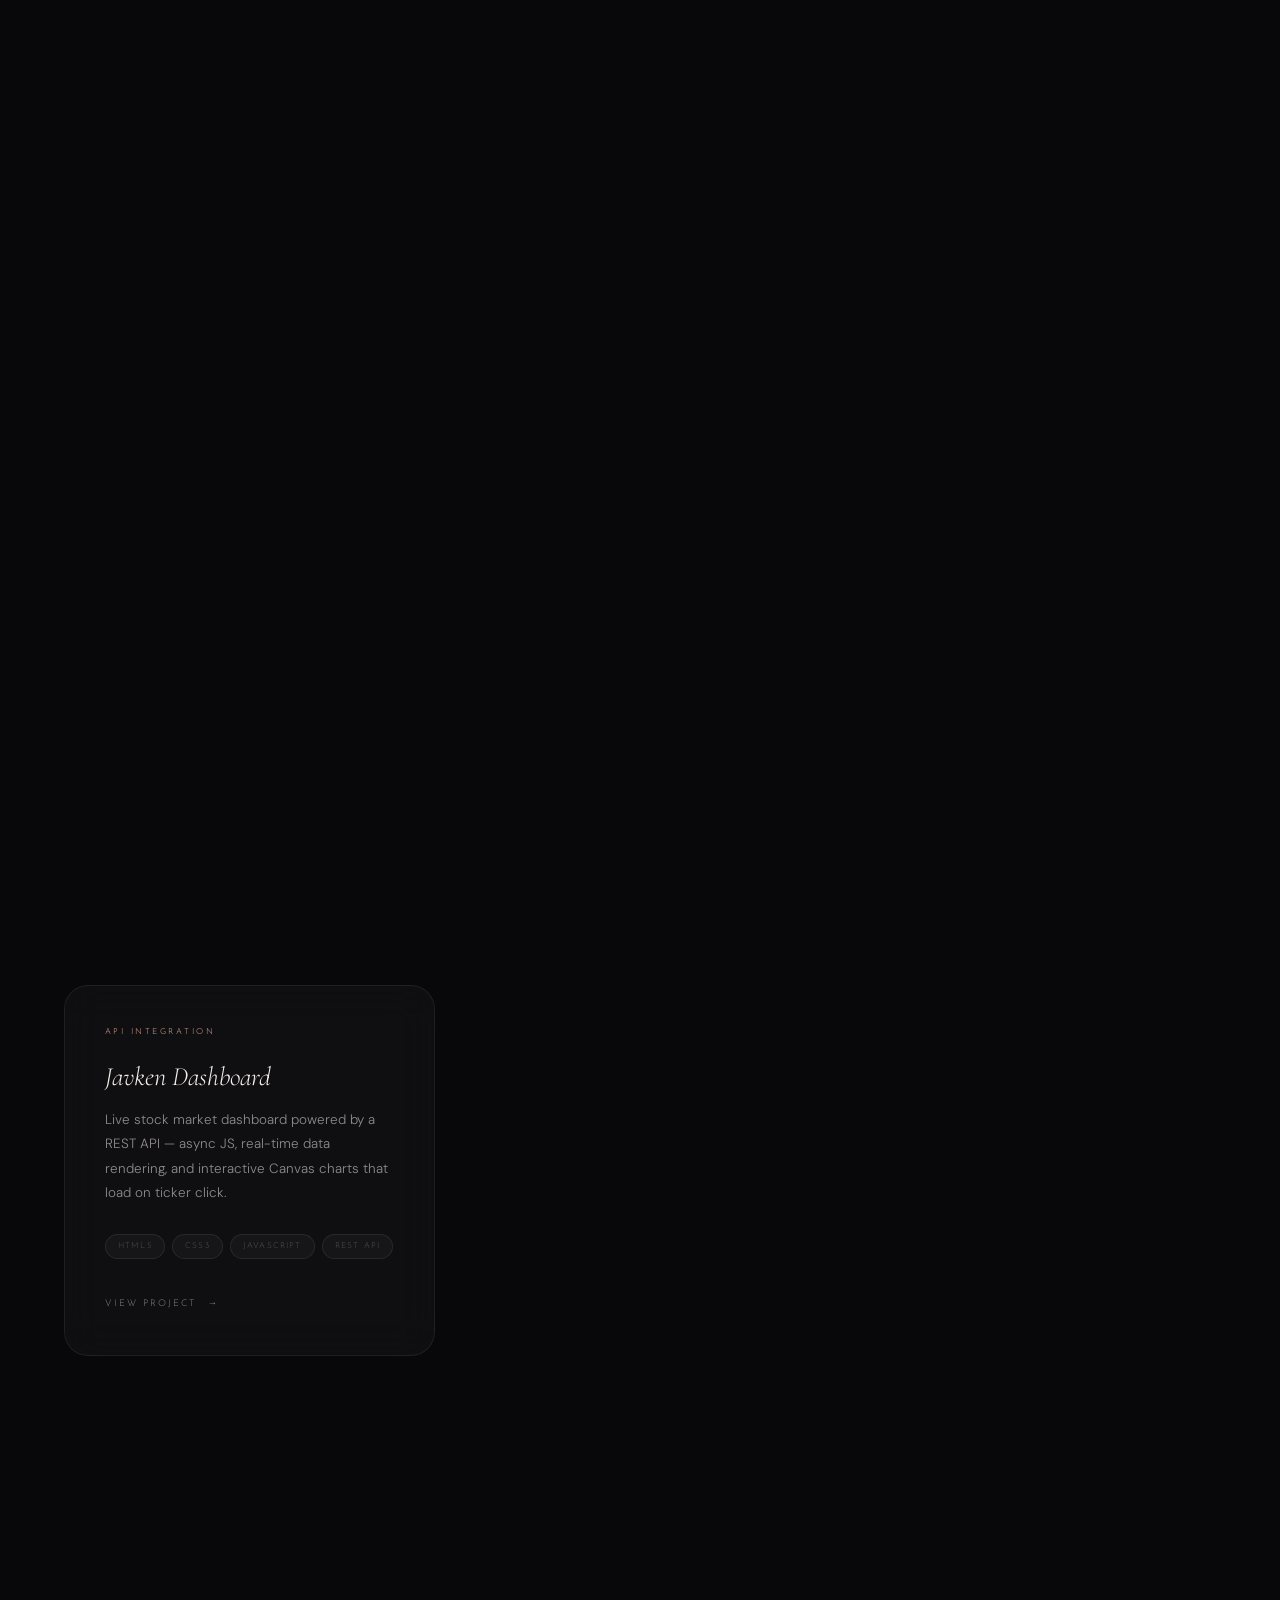
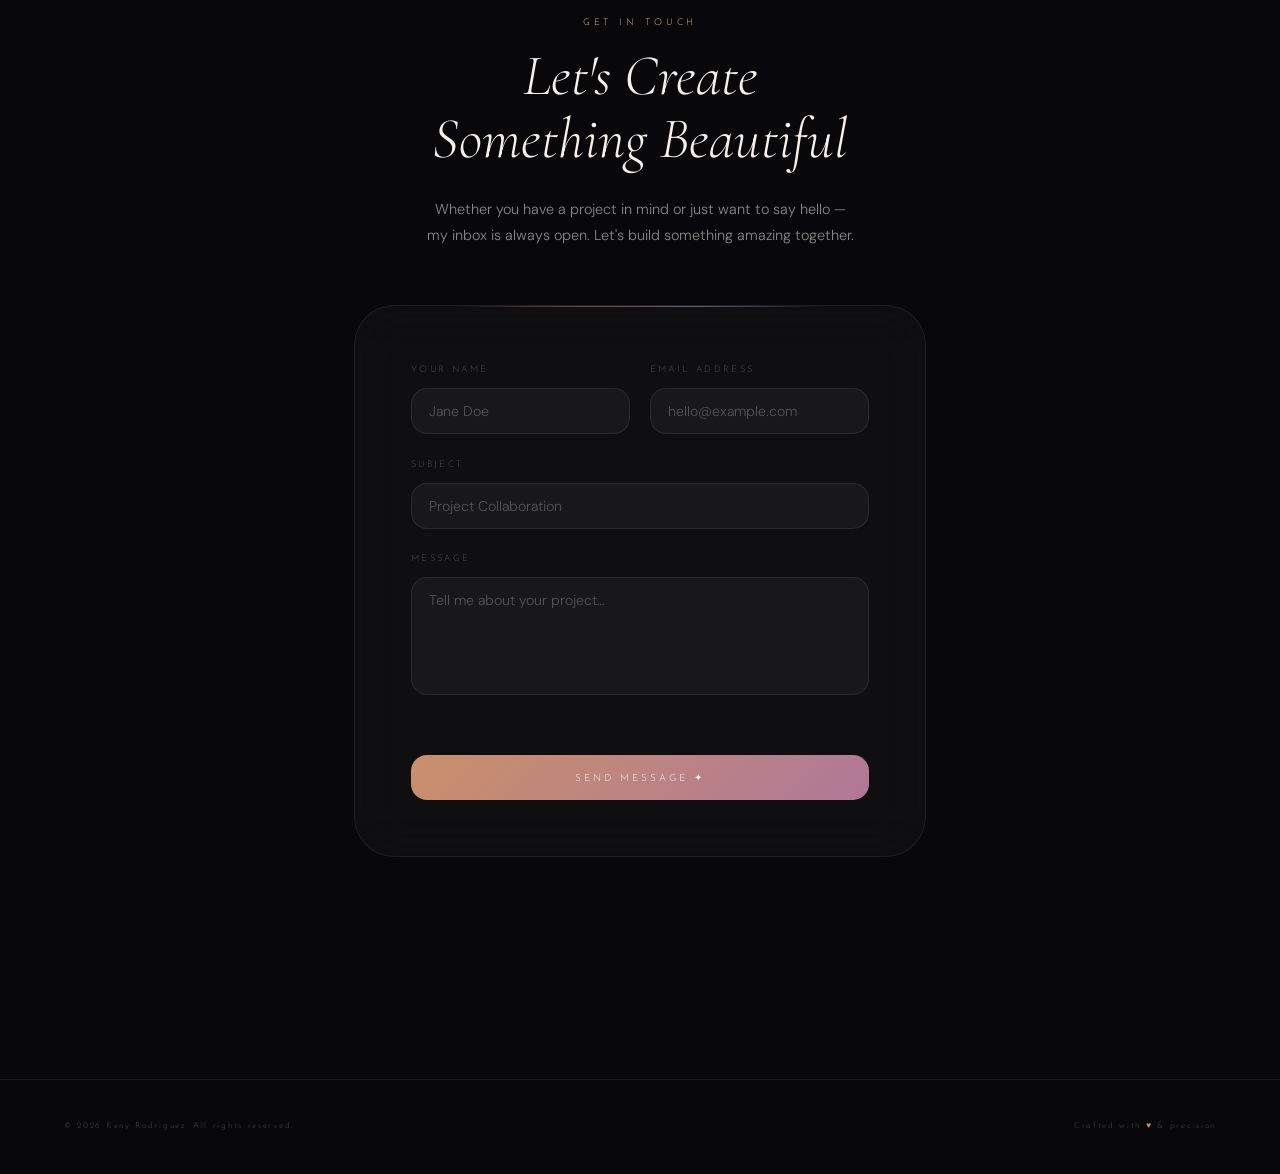
==== commit db0dcea8: "Redesign skills section as categorized toolkit grid Replace the infinite slider with a structured gr" ====
--- a/index.html
+++ b/index.html
@@ -145,17 +145,12 @@
   <!-- ══ SKILLS ══ -->
   <section id="skills">
     <div class="reveal">
-      <div class="sec-label center">What I work with</div>
-      <h2 class="sec-title" style="margin-bottom:.5rem">My Toolkit</h2>
-    </div>
-    <p class="skills-sub reveal" style="transition-delay:.12s">
-      A curated selection of technologies I use to turn ideas into immersive digital realities.
-    </p>
-    <div class="slider-wrapper reveal" style="transition-delay:.22s">
-      <div class="slider-row" id="srow1"></div>
-      <div class="slider-row" id="srow2"></div>
-      <div class="slider-row" id="srow3"></div>
-    </div>
+      <div class="sec-label">Skills &amp; Tools</div>
+      <h2 class="sec-title" style="margin-bottom:.6rem">What I <em>Work With</em></h2>
+      <p class="skills-sub">The stack behind every project.</p>
+    </div>
+
+    <div class="toolkit-grid reveal" id="toolkitGrid" style="transition-delay:.16s"></div>
   </section>
 
   <!-- ══ PROJECTS ══ -->
--- a/styles.css
+++ b/styles.css
@@ -562,59 +562,79 @@
   letter-spacing: 0.2em; text-transform: uppercase; color: var(--text-3);
 }
 
-/* ─── SKILLS SLIDER ─── */
-#skills { text-align: center; overflow: hidden; }
+/* ─── SKILLS / TOOLKIT ─── */
+#skills { max-width: 1280px; margin: 0 auto; }
 .skills-sub {
-  max-width: 480px; margin: 0 auto 4rem;
-  font-size: 0.92rem; color: var(--text-2); line-height: 1.85;
-}
-.slider-wrapper { display: flex; flex-direction: column; gap: 1rem; }
-.slider-row {
-  overflow: hidden;
-  position: relative;
-  -webkit-mask-image: linear-gradient(90deg, transparent 0%, #000 9%, #000 91%, transparent 100%);
-  mask-image: linear-gradient(90deg, transparent 0%, #000 9%, #000 91%, transparent 100%);
-}
-.slider-track {
-  display: flex; gap: 0.75rem;
-  width: max-content;
-  will-change: transform;
-}
-.track-fwd { animation: slide-left  36s linear infinite; }
-.track-rev { animation: slide-right 28s linear infinite; }
-@keyframes slide-left  { from { transform: translateX(0); }    to { transform: translateX(-50%); } }
-@keyframes slide-right { from { transform: translateX(-50%); } to { transform: translateX(0); } }
-
-.stag {
-  display: inline-flex; align-items: center; gap: 0.55rem;
-  font-family: var(--f-ui); font-size: 0.62rem;
-  font-weight: 300; letter-spacing: 0.16em; text-transform: uppercase;
-  padding: 11px 22px; border-radius: 40px;
-  white-space: nowrap; flex-shrink: 0; cursor: default;
+  max-width: 520px; margin: 1rem 0 4.5rem;
+  font-size: 0.92rem; color: var(--text-2);
+  font-style: italic; line-height: 1.7;
+}
+
+.toolkit-grid {
+  display: grid;
+  grid-template-columns: repeat(3, 1fr);
+  gap: 3.5rem 4rem;
+  margin-bottom: 4rem;
+}
+
+.toolkit-cat-label {
+  font-family: var(--f-ui);
+  font-size: 0.6rem;
+  letter-spacing: 0.28em;
+  text-transform: uppercase;
+  color: var(--rose);
+  padding-bottom: 0.85rem;
+  margin-bottom: 1.4rem;
+  border-bottom: 1px solid var(--border);
+}
+
+.toolkit-chips {
+  display: flex; flex-wrap: wrap; gap: 0.55rem;
+}
+
+.chip {
+  display: inline-flex; align-items: center;
+  gap: 0.55rem;
+  padding: 9px 16px;
+  border-radius: 999px;
+  background: rgba(255,255,255,0.035);
   border: 1px solid var(--border);
-  background: var(--surface); color: var(--text-2);
-  transition: border-color 0.25s, color 0.25s, background 0.25s, box-shadow 0.25s;
+  font-family: var(--f-ui);
+  font-size: 0.7rem;
+  font-weight: 400;
+  letter-spacing: 0.04em;
+  color: var(--text-2);
+  white-space: nowrap;
+  transition: transform 0.25s var(--ease-out), color 0.25s, border-color 0.25s, background 0.25s, box-shadow 0.3s;
   user-select: none;
 }
-.stag:hover {
+.chip:hover {
+  transform: translateY(-2px);
   color: var(--text-1);
-  border-color: rgba(201,144,106,0.45);
+  border-color: rgba(201,144,106,0.4);
   background: rgba(201,144,106,0.06);
-  box-shadow: 0 0 22px rgba(201,144,106,0.12);
-}
-.stag.feat {
-  border-color: rgba(201,144,106,0.28);
-  background: rgba(201,144,106,0.05);
+  box-shadow: 0 6px 20px rgba(0,0,0,0.35), 0 0 18px rgba(201,144,106,0.08);
+}
+.chip:hover .chip-ico { color: var(--rose); opacity: 1; }
+
+.chip-ico {
+  display: inline-flex; align-items: center; justify-content: center;
+  flex-shrink: 0;
   color: var(--text-1);
-}
-.stag .ico { font-size: 0.7rem; opacity: 0.7; line-height: 0; display: inline-flex; align-items: center; }
-.stag .ico svg { width: 0.85rem; height: 0.85rem; stroke: currentColor; fill: none; stroke-width: 1.6; stroke-linecap: round; stroke-linejoin: round; }
-.ssep {
-  color: var(--rose); opacity: 0.35;
-  font-size: 0.45rem; flex-shrink: 0;
-  display: flex; align-items: center; padding: 0 2px;
-  pointer-events: none;
-}
+  opacity: 0.7;
+  line-height: 0;
+  transition: color 0.25s, opacity 0.25s;
+}
+.chip-ico svg {
+  width: 14px; height: 14px;
+  display: block;
+  stroke: currentColor;
+  fill: none;
+  stroke-width: 1.6;
+  stroke-linecap: round;
+  stroke-linejoin: round;
+}
+
 
 
 /* ─── PROJECTS ─── */
@@ -794,8 +814,11 @@
 @media (max-width: 1024px) {
   .proj-grid { grid-template-columns: 1fr 1fr; }
   .pcard.wide { grid-column: span 2; }
+  .toolkit-grid { grid-template-columns: repeat(2, 1fr); gap: 3rem 3rem; }
 }
 @media (max-width: 768px) {
+  .toolkit-grid { grid-template-columns: 1fr; gap: 2.5rem; margin-bottom: 3rem; }
+  .skills-sub { margin-bottom: 3rem; }
 
   body { cursor: auto; }
   .cursor-trail { display: none; }
@@ -828,4 +851,8 @@
   .btn-primary, .btn-ghost { text-align: center; width: 100%; }
   .about-stats { grid-template-columns: 1fr; gap: 1rem; }
   footer { flex-direction: column; gap: 0.8rem; text-align: center; }
-}
+  .chip { font-size: 0.66rem; padding: 7px 12px 7px 5px; }
+  .chip-ico { width: 20px; height: 20px; }
+  .toolkit-approach { padding: 1.2rem 1.1rem; gap: 0.9rem; }
+  .approach-body p { font-size: 0.82rem; line-height: 1.55; }
+}
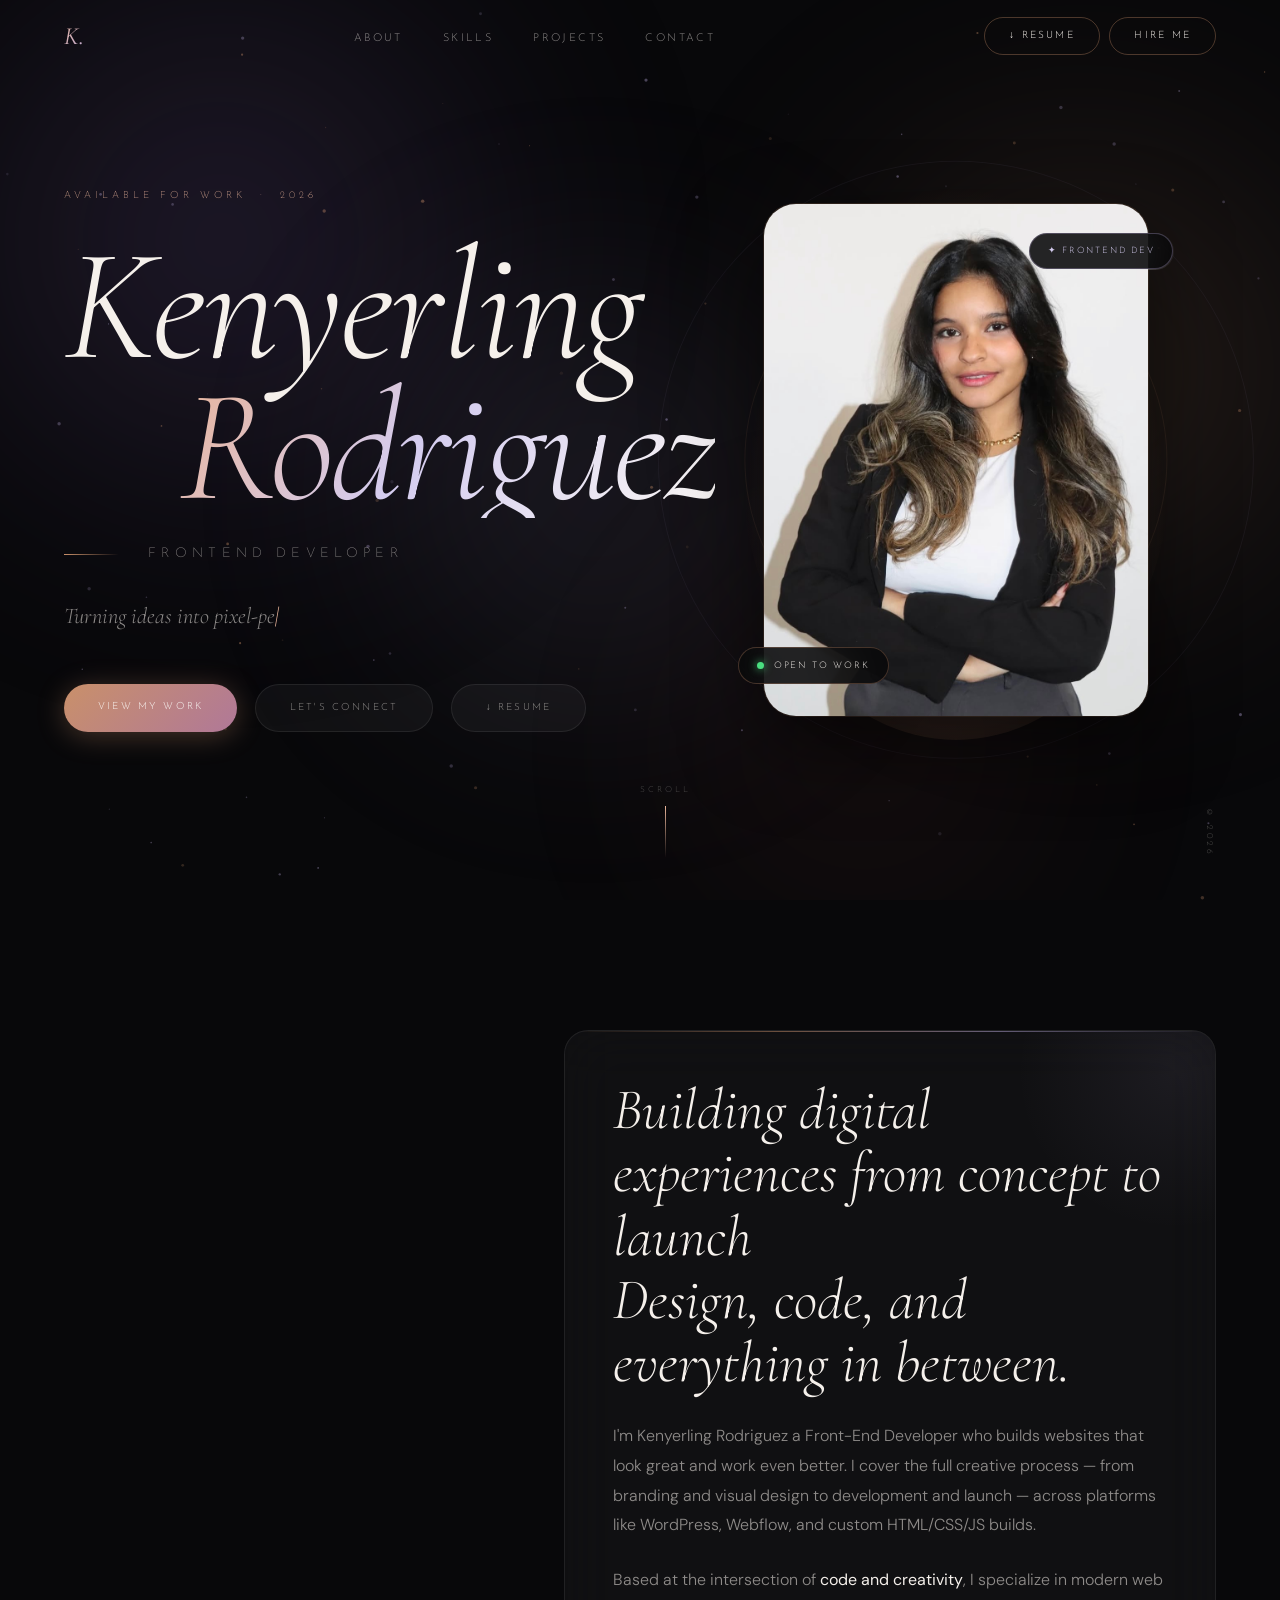
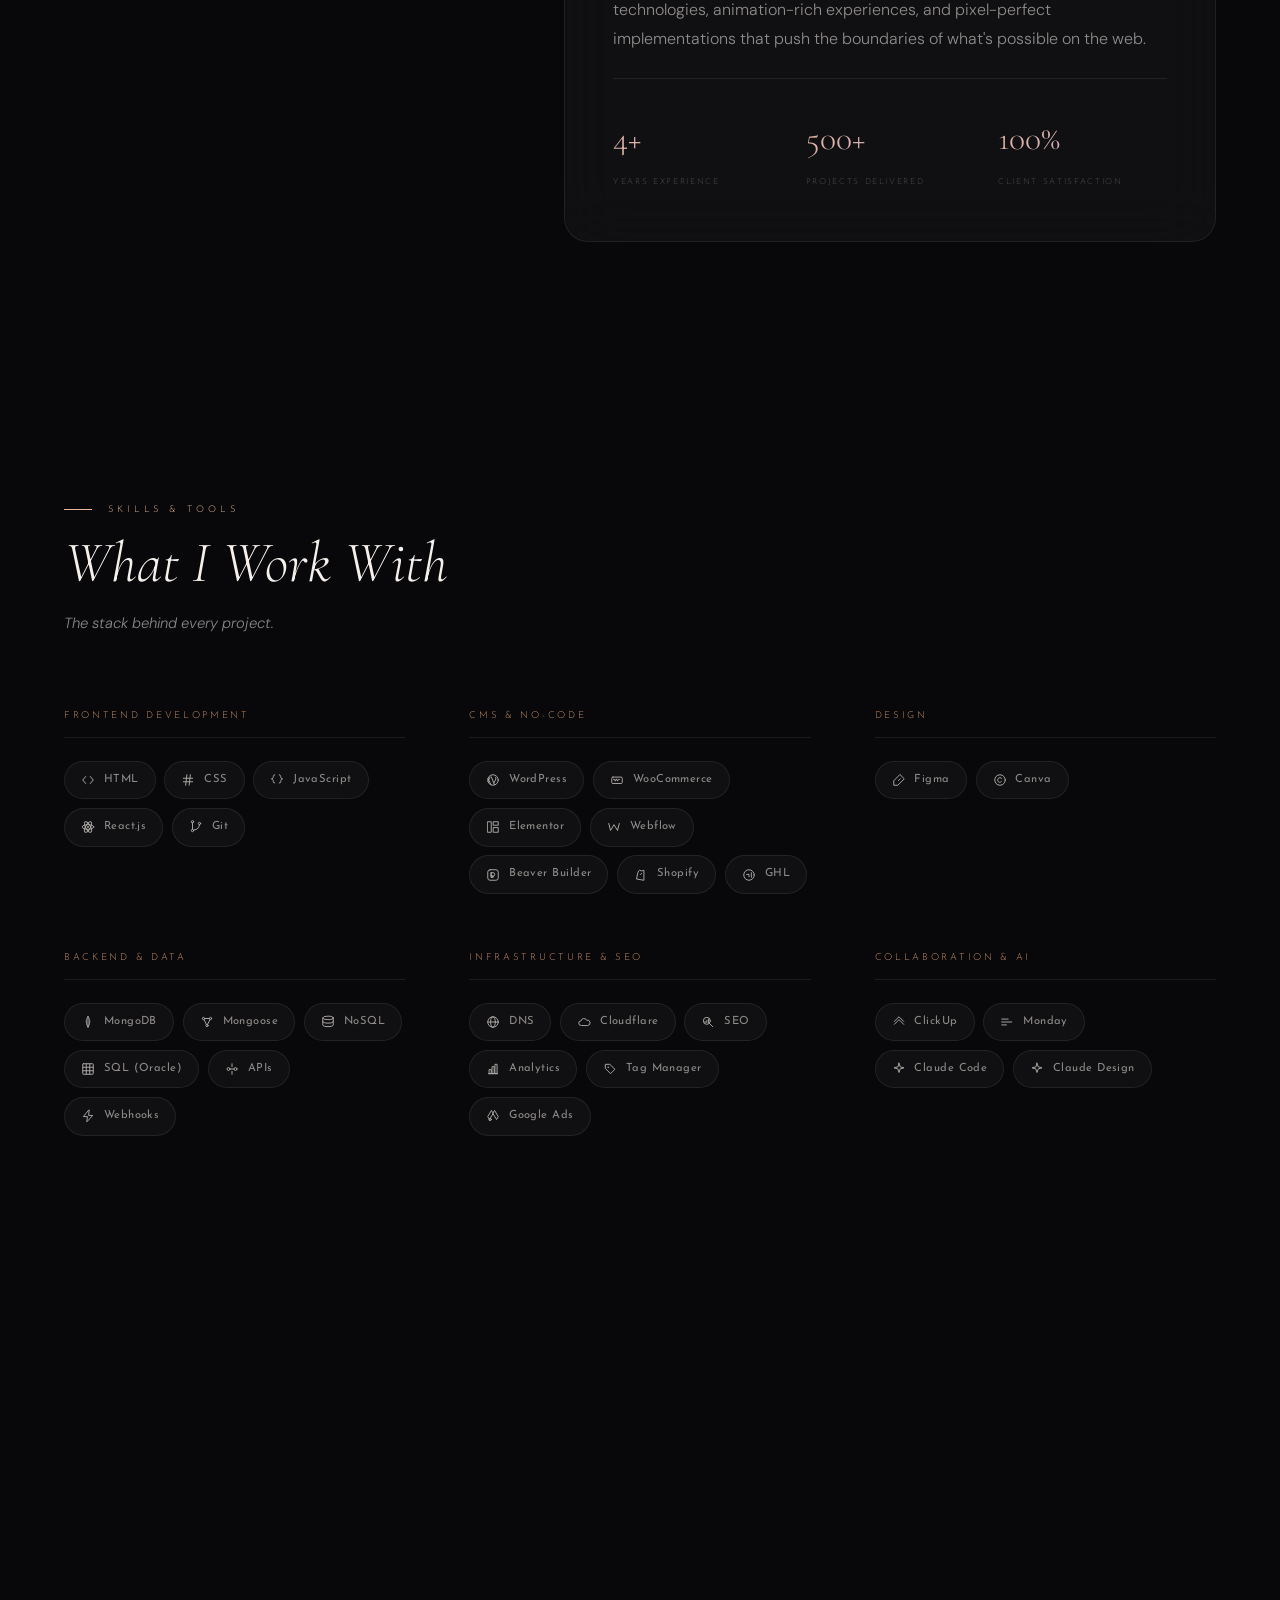
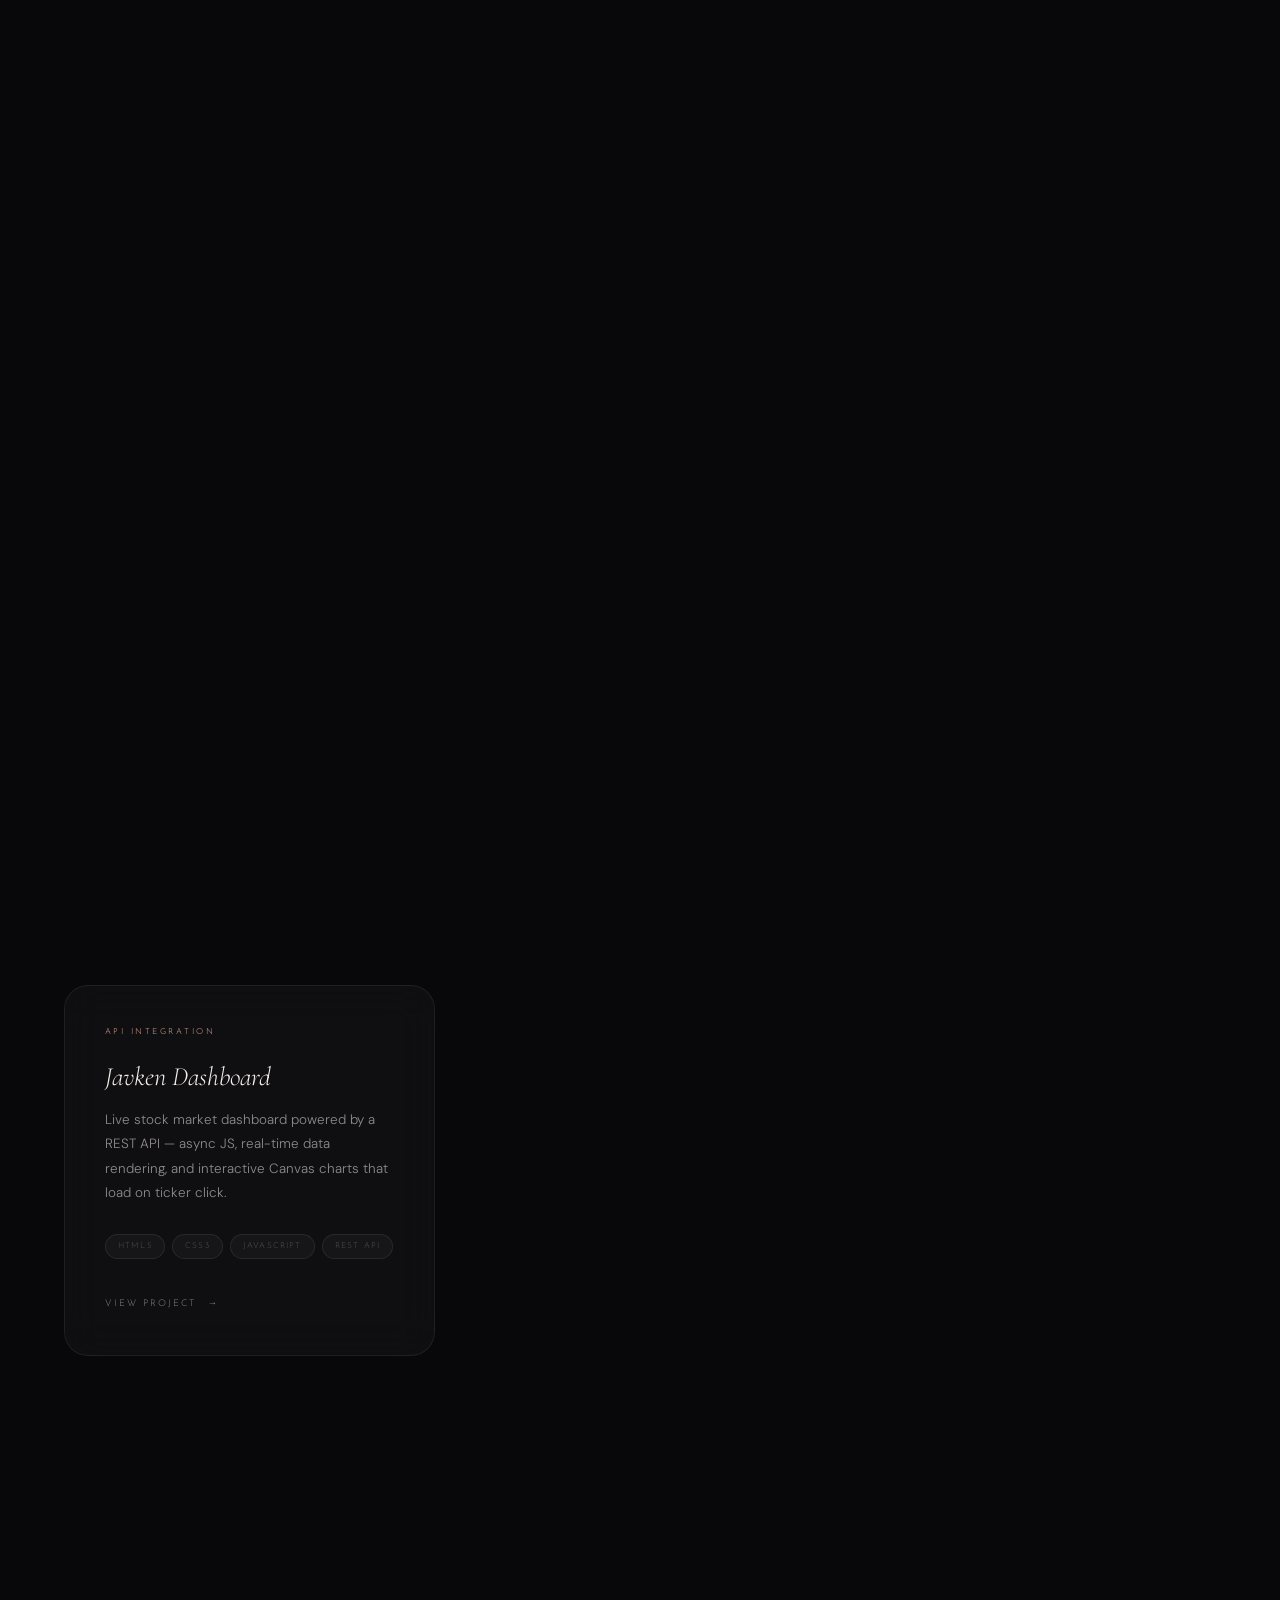
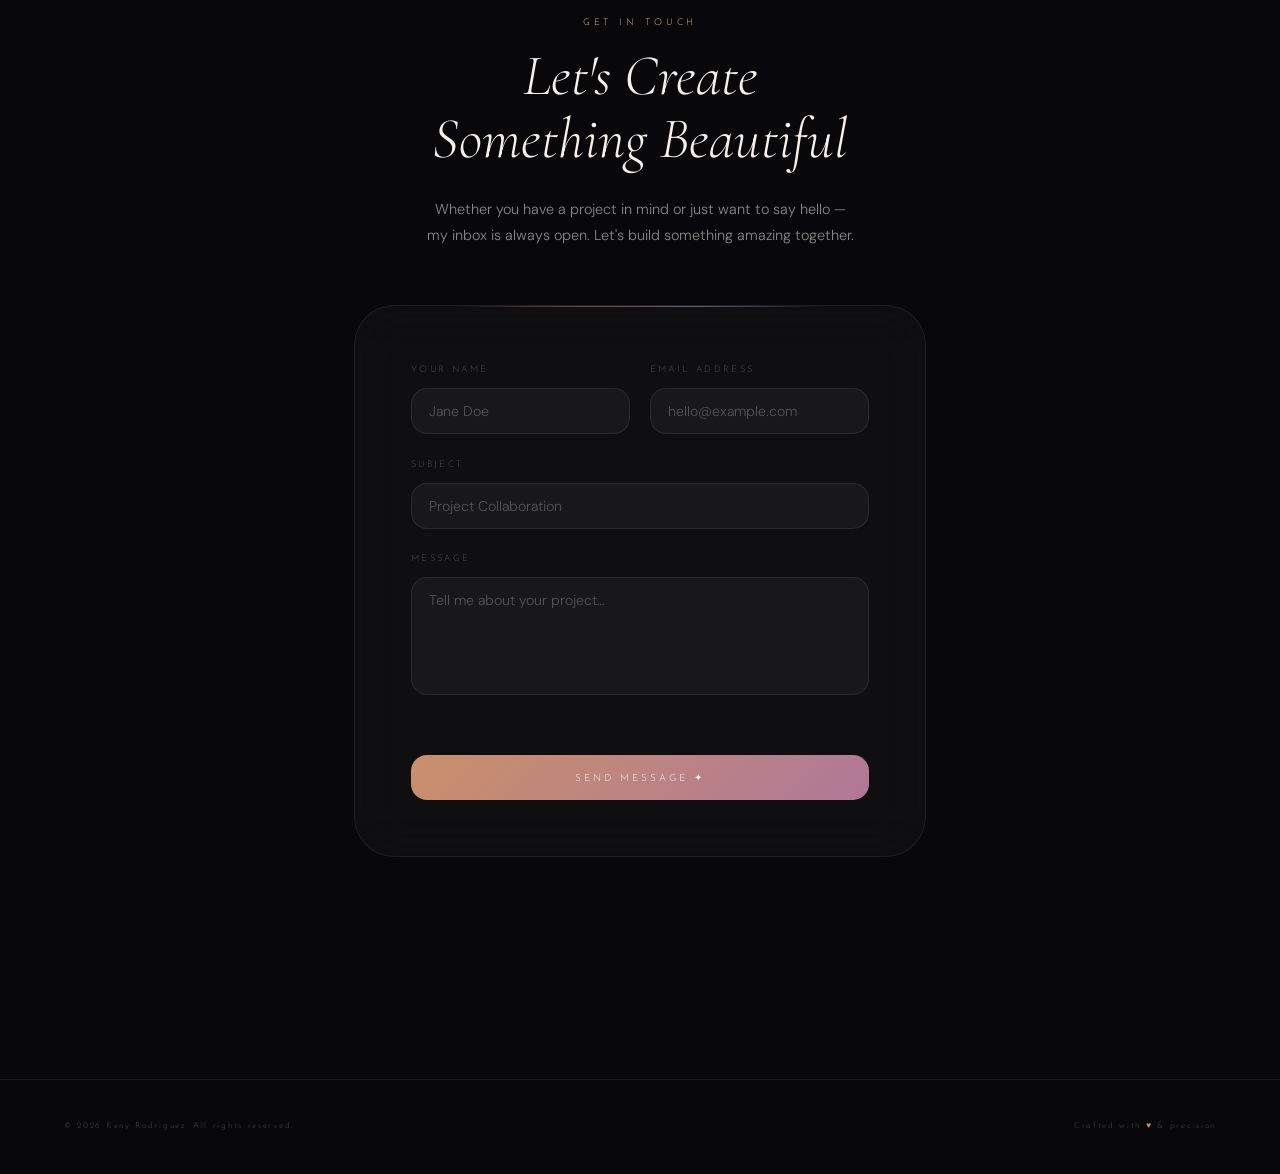
==== commit 379742a8: "Add Eververdant Growth Partners project and remove Grocery Delivery - New project card and full case" ====
--- a/index.html
+++ b/index.html
@@ -8,7 +8,7 @@
   <link rel="preconnect" href="https://fonts.gstatic.com" crossorigin />
   <link href="https://fonts.googleapis.com/css2?family=Cormorant:ital,wght@0,300;0,400;0,500;1,300;1,400;1,500;1,600&family=Josefin+Sans:wght@100;200;300;400;600&family=DM+Sans:ital,opsz,wght@0,9..40,300;0,9..40,400;0,9..40,500;1,9..40,300&display=swap" rel="stylesheet" />
 
-  <link rel="stylesheet" href="styles.css" />
+  <link rel="stylesheet" href="styles.css?v=2" />
 
   <!-- PostHog -->
   <script>
@@ -210,6 +210,6 @@
     <p class="ft">Crafted with <span class="ft-heart">♥</span> &amp; precision</p>
   </footer>
 
-<script src="script.js"></script>
+<script src="script.js?v=4"></script>
 </body>
 </html>
